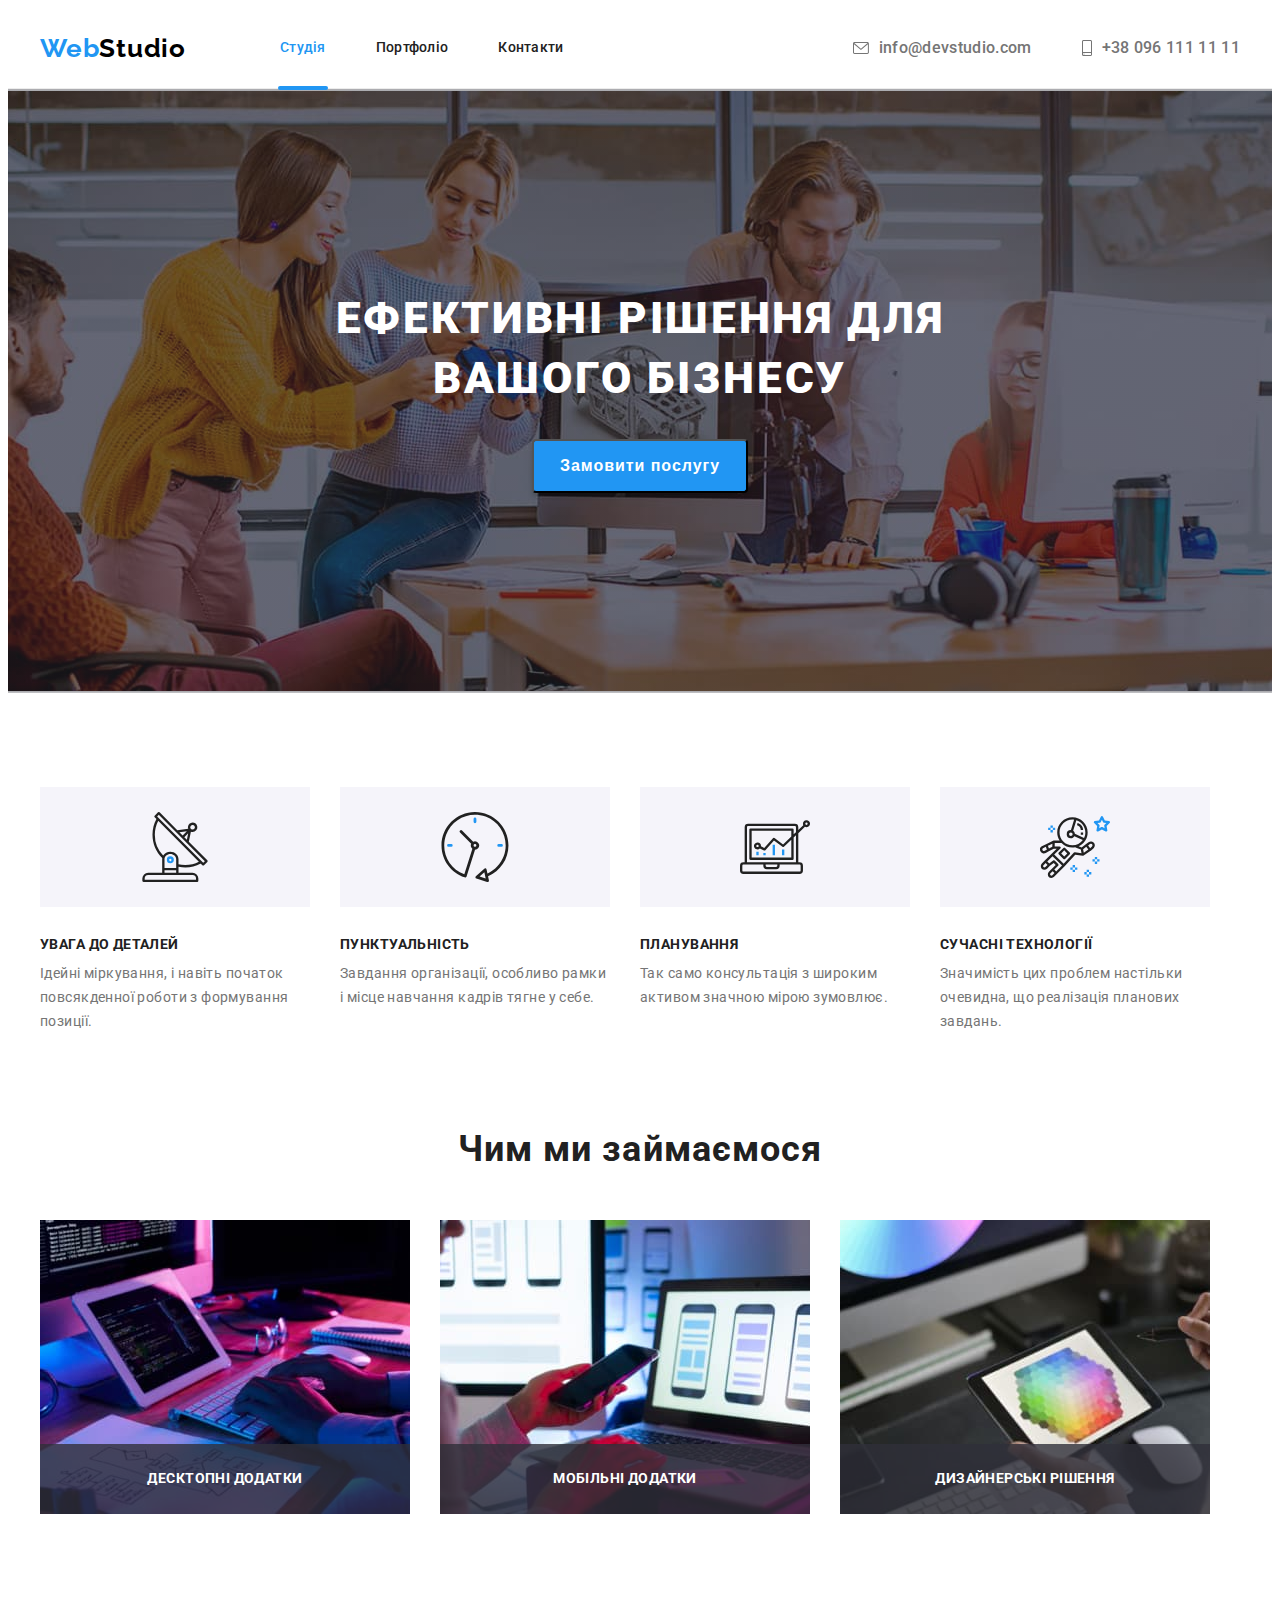
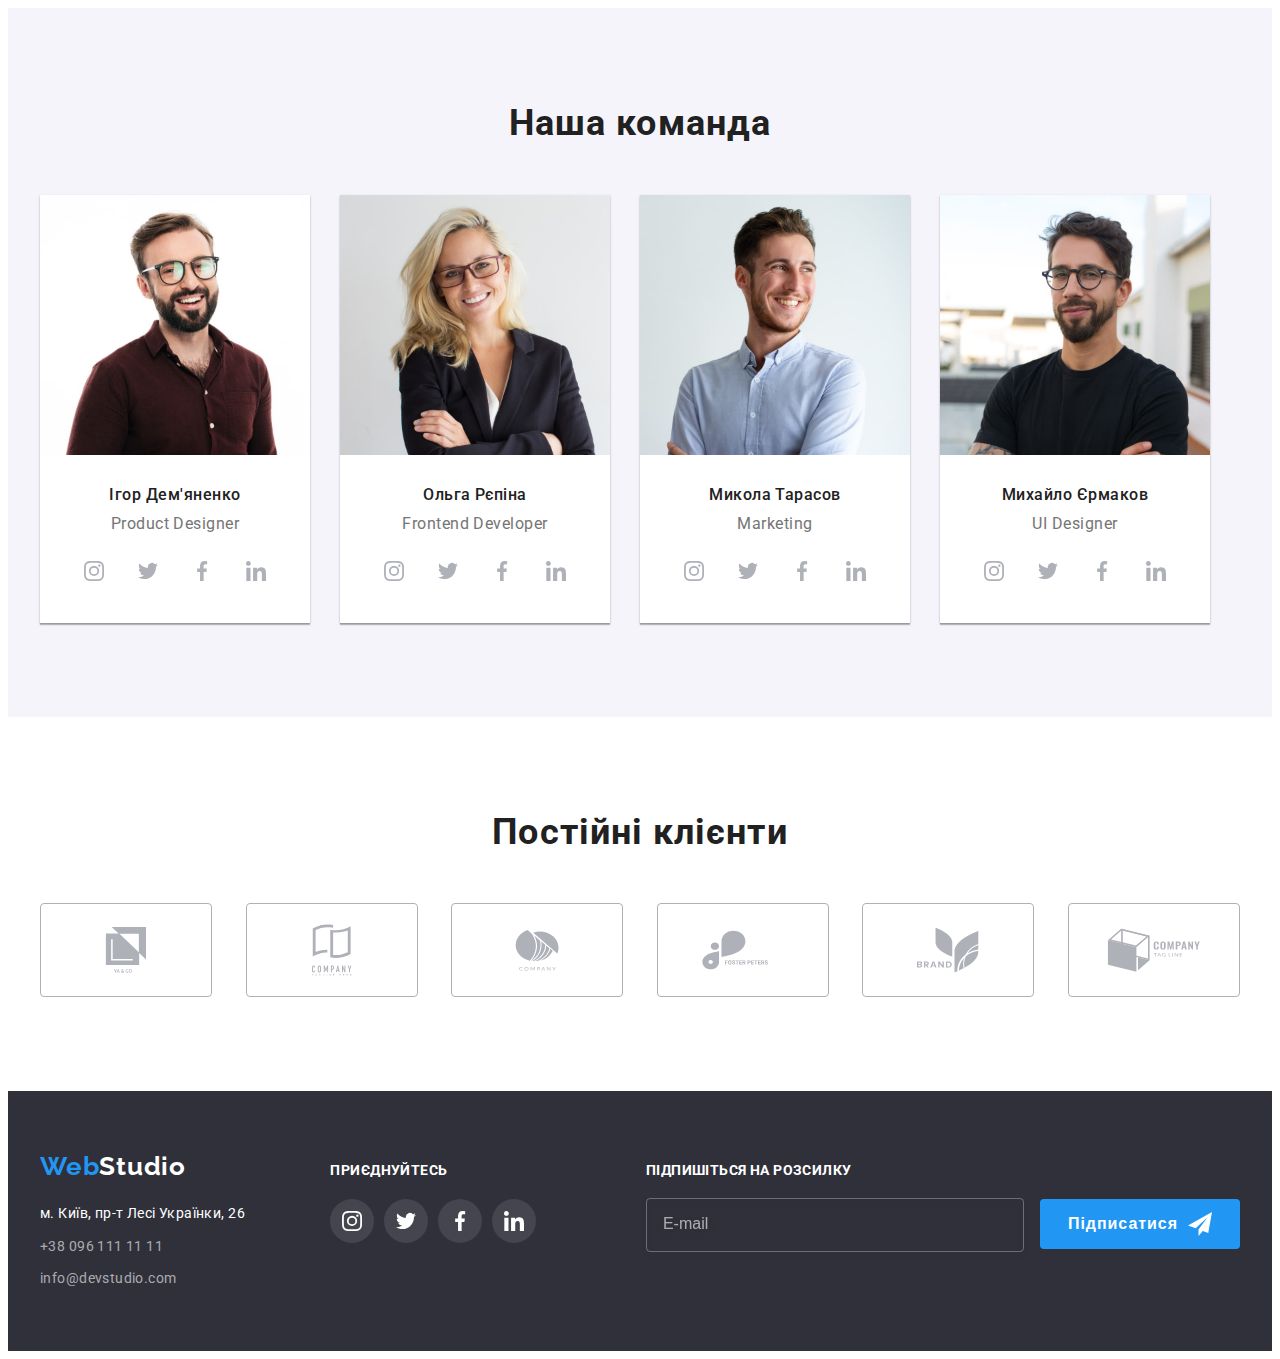
==== index.html @ f2c45bf3 "перетворює за sass технологією" ====
<!DOCTYPE html>
<html lang="uk">
  <head>
    <meta charset="UTF-8" />
    <meta http-equiv="X-UA-Compatible" content="IE=edge" />
    <meta name="viewport" content="width=device-width, initial-scale=1.0" />

    <link rel="preconnect" href="https://fonts.googleapis.com" />
    <link rel="preconnect" href="https://fonts.gstatic.com" crossorigin />
    <link
      href="https://fonts.googleapis.com/css2?family=Raleway:wght@700&family=Roboto:wght@400;500;700;900&display=swap"
      rel="stylesheet"
    />
    <link
      rel="stylesheet"
      href="https://cdnjs.cloudflare.com/ajax/libs/modern-normalize/1.1.0/modern-normalize.min.css"
      integrity="sha512-wpPYUAdjBVSE4KJnH1VR1HeZfpl1ub8YT/NKx4PuQ5NmX2tKuGu6U/JRp5y+Y8XG2tV+wKQpNHVUX03MfMFn9Q=="
      crossorigin="anonymous"
      referrerpolicy="no-referrer"
    />
    <link rel="stylesheet" href="./css/styles.css" />
    <link rel="stylesheet" href="./css/main.min.css" />

    <title>webstudio</title>
  </head>
  <body>
    <!-- header-->

    <header class="header">
      <div class="conteiner header-conteiner">
        <nav class="header-nav">
          <a class="link logo" href="./index.html"
            ><span class="logo-web">Web</span>Studio
          </a>
          <ul class="header-link list">
            <li class="header-list">
              <a class="header-link-items current link" href="./index.html"
                >Студія
              </a>
            </li>
            <li class="header-list">
              <a class="header-link-items link" href="./portfolio_.html"
                >Портфоліо
              </a>
            </li>
            <li class="header-list">
              <a class="header-link-items link" href="">Контакти</a>
            </li>
          </ul>
        </nav>
        <ul class="header-contact link list">
          <li class="header-contact-list">
            <a
              class="header-contact-link link"
              href="mailto:info@devstudio.com"
            >
              <svg class="icon-email" width="16" height="12">
                <use
                  href="./images/spraite_optimaze.svg#icon-envelope-hover"
                ></use>
              </svg>
              info@devstudio.com</a
            >
          </li>
          <li class="header-contact-list">
            <a class="header-contact-link link" href="tel:+380961111111">
              <svg class="icon-tel" width="10" height="16">
                <use href="./images/spraite_optimaze.svg#icon-smartphone"></use>
              </svg>

              +38 096 111 11 11
            </a>
          </li>
        </ul>
      </div>
    </header>
    <main>
      <!--     Heroi-->
      <section class="heroi">
        <div class="conteiner heroi-conteiner">
          <h1 class="heroi-header">Ефективні рішення для вашого бізнесу</h1>
          <button class="heroi-button button" type="button" data-modal-open>Замовити послугу</button>
        </div>
      </section>

      <!--benefits-->

      <section class="benefits section">
        <div class="conteiner benefits-conteiner">
          <h2 class="benefits-header visualy__hidden">Переваги</h2>
          <ul class="benefits-list list">
            <li class="benefits-items">
              <div class="icon-box-benefits">
                <svg class="icon-benefits" width="44px" height="44px">
                  <use
                    href="./images/spraite_optimaze.svg#icon-antenna-1"
                  ></use>
                </svg>
              </div>

              <h3 class="benefits-items-heder">УВАГА ДО ДЕТАЛЕЙ</h3>
              <p class="benefits-items-text">
                Ідейні міркування, і навіть початок повсякденної роботи з
                формування позиції.
              </p>
            </li>
            <li class="benefits-items">
              <div class="icon-box-benefits">
                <svg class="icon-benefits">
                  <use href="./images/spraite_optimaze.svg#icon-clock-1"></use>
                </svg>
              </div>
              <h3 class="benefits-items-heder">ПУНКТУАЛЬНІСТЬ</h3>
              <p class="benefits-items-text">
                Завдання організації, особливо рамки і місце навчання кадрів
                тягне у себе.
              </p>
            </li>
            <li class="benefits-items">
              <div class="icon-box-benefits">
                <svg class="icon-benefits">
                  <use
                    href="./images/spraite_optimaze.svg#icon-diagram-1"
                  ></use>
                </svg>
              </div>
              <h3 class="benefits-items-heder">ПЛАНУВАННЯ</h3>
              <p class="benefits-items-text">
                Так само консультація з широким активом значною мірою зумовлює.
              </p>
            </li>
            <li class="benefits-items">
              <div class="icon-box-benefits">
                <svg class="icon-benefits">
                  <use
                    href="./images/spraite_optimaze.svg#icon-astronaut-1"
                  ></use>
                </svg>
              </div>
              <h3 class="benefits-items-heder">СУЧАСНІ ТЕХНОЛОГІЇ</h3>
              <p class="benefits-items-text">
                Значимість цих проблем настільки очевидна, що реалізація
                планових завдань.
              </p>
            </li>
          </ul>
        </div>
      </section>

      <!--Our Activity-->

      <section class="activity section">
        <div class="conteiner activity-conteiner">
          <h2 class="activityd-header">Чим ми займаємося</h2>
          <ul class="activity-list list">
            <li class="activity-items">
              <img
                class="activity-img"
                src="./images/saiteimg.jpg"
                alt="Розробка сайтів"
                width="370"
              />
              <div class="activity-description">
                <h3 class="activity-description-text">Десктопні додатки</h3>
              </div>
            </li>
            <li class="activity-items">
              <img
                class="activity-img"
                src="./images/Mobailimg.jpg"
                alt="Розробка мобільних додатків"
                width="370"
              />
              <div class="activity-description">
                <h3 class="activity-description-text">Мобільні додатки</h3>
              </div>
            </li>
            <li class="activity-items">
              <img
                class="activity-img"
                src="./images/disainimg.jpg"
                alt="Дизайн сатів"
                width="370"
              />
              <div class="activity-description">
                <h3 class="activity-description-text">Дизайнерські рішення</h3>
              </div>
            </li>
          </ul>
        </div>
      </section>
      <!------------------team-->
      <section class="team-section">
        <div class="conteiner team-conteiner">
          <h2 class="team-header">Наша команда</h2>

          <ul class="team-list list">
            <li class="team-items">
              <img
                class="team-img"
                src="./images/demynenko.jpg"
                alt="photodemynenko"
                width="270"
              />

              <div class="team-items-text">
                <h3 class="team-card">Ігор Дем'яненко</h3>
                <p class="team-card-text" lang="en">Product Designer</p>
                <ul class="icon-box-social list">
                  <!--instagram-->

                  <li class="icon-element-social">
                    <a href="" class="link-social">
                      <svg class="icon-social" width="20" height="20">
                        <use
                          href="./images/spraite_optimaze.svg#icon-instagram-2"
                        ></use>
                      </svg>
                    </a>
                  </li>
                  <!--twitter-->
                  <li class="icon-element-social">
                    <a href="" class="link-social">
                      <svg class="icon-social" width="20" height="20">
                        <use
                          href="./images/spraite_optimaze.svg#icon-twitter-1"
                        ></use>
                      </svg>
                    </a>
                  </li>
                  <!--facebook-->
                  <li class="icon-element-social">
                    <a href="" class="link-social">
                      <svg class="icon-social" width="20" height="20">
                        <use
                          href="./images/spraite_optimaze.svg#icon-facebook-1"
                        ></use>
                      </svg>
                    </a>
                  </li>
                  <!--linkedin-->
                  <li class="icon-element-social">
                    <a href="" class="link-social">
                      <svg class="icon-social" width="20" height="20">
                        <use
                          href="./images/spraite_optimaze.svg#icon-linkedin-1"
                        ></use>
                      </svg>
                    </a>
                  </li>
                </ul>
              </div>
            </li>
            <li class="team-items">
              <img
                class="team-img"
                src="./images/repina.jpg"
                alt="photorepina"
                width="270"
              />
              <div class="team-items-text">
                <h3 class="team-card">Ольга Рєпіна</h3>
                <p class="team-card-text" lang="en">Frontend Developer</p>
                <ul class="icon-box-social list">
                  <!--instagram-->

                  <li class="icon-element-social">
                    <a href="" class="link-social">
                      <svg class="icon-social" width="20" height="20">
                        <use
                          href="./images/spraite_optimaze.svg#icon-instagram-2"
                        ></use>
                      </svg>
                    </a>
                  </li>
                  <!--twitter-->
                  <li class="icon-element-social">
                    <a href="" class="link-social">
                      <svg class="icon-social" width="20" height="20">
                        <use
                          href="./images/spraite_optimaze.svg#icon-twitter-1"
                        ></use>
                      </svg>
                    </a>
                  </li>
                  <!--facebook-->
                  <li class="icon-element-social">
                    <a href="" class="link-social">
                      <svg class="icon-social" width="20" height="20">
                        <use
                          href="./images/spraite_optimaze.svg#icon-facebook-1"
                        ></use>
                      </svg>
                    </a>
                  </li>
                  <!--linkedin-->
                  <li class="icon-element-social">
                    <a href="" class="link-social">
                      <svg class="icon-social" width="20" height="20">
                        <use
                          href="./images/spraite_optimaze.svg#icon-linkedin-1"
                        ></use>
                      </svg>
                    </a>
                  </li>
                </ul>
              </div>
            </li>
            <li class="team-items">
              <img
                class="team-img"
                src="./images/tarasov.jpg"
                alt="phototarasov"
                width="270"
              />
              <div class="team-items-text">
                <h3 class="team-card">Микола Тарасов</h3>
                <p class="team-card-text" lang="en">Marketing</p>
                <ul class="icon-box-social list">
                  <!--instagram-->

                  <li class="icon-element-social">
                    <a href="" class="link-social">
                      <svg class="icon-social" width="20" height="20">
                        <use
                          href="./images/spraite_optimaze.svg#icon-instagram-2"
                        ></use>
                      </svg>
                    </a>
                  </li>
                  <!--twitter-->
                  <li class="icon-element-social">
                    <a href="" class="link-social">
                      <svg class="icon-social" width="20" height="20">
                        <use
                          href="./images/spraite_optimaze.svg#icon-twitter-1"
                        ></use>
                      </svg>
                    </a>
                  </li>
                  <!--facebook-->
                  <li class="icon-element-social">
                    <a href="" class="link-social">
                      <svg class="icon-social" width="20" height="20">
                        <use
                          href="./images/spraite_optimaze.svg#icon-facebook-1"
                        ></use>
                      </svg>
                    </a>
                  </li>
                  <!--linkedin-->
                  <li class="icon-element-social">
                    <a href="" class="link-social">
                      <svg class="icon-social" width="20" height="20">
                        <use
                          href="./images/spraite_optimaze.svg#icon-linkedin-1"
                        ></use>
                      </svg>
                    </a>
                  </li>
                </ul>
              </div>
            </li>
            <li class="team-items">
              <img
                class="team-img"
                src="./images/ermakov.jpg"
                alt="photoermakov"
                width="270"
              />
              <div class="team-items-text">
                <h3 class="team-card">Михайло Єрмаков</h3>
                <p class="team-card-text" lang="en">UI Designer</p>
                <ul class="icon-box-social list">
                  <!--instagram-->

                  <li class="icon-element-social">
                    <a href="" class="link-social">
                      <svg class="icon-social" width="20" height="20">
                        <use
                          href="./images/spraite_optimaze.svg#icon-instagram-2"
                        ></use>
                      </svg>
                    </a>
                  </li>
                  <!--twitter-->
                  <li class="icon-element-social">
                    <a href="" class="link-social">
                      <svg class="icon-social" width="20" height="20">
                        <use
                          href="./images/spraite_optimaze.svg#icon-twitter-1"
                        ></use>
                      </svg>
                    </a>
                  </li>
                  <!--facebook-->
                  <li class="icon-element-social">
                    <a href="" class="link-social">
                      <svg class="icon-social" width="20" height="20">
                        <use
                          href="./images/spraite_optimaze.svg#icon-facebook-1"
                        ></use>
                      </svg>
                    </a>
                  </li>
                  <!--linkedin-->
                  <li class="icon-element-social">
                    <a href="" class="link-social">
                      <svg class="icon-social" width="20" height="20">
                        <use
                          href="./images/spraite_optimaze.svg#icon-linkedin-1"
                        ></use>
                      </svg>
                    </a>
                  </li>
                </ul>
              </div>
            </li>
          </ul>
        </div>
      </section>
      <!-- partner company-->
      <section class="partner-company">
        <div class="conteiner">
          <h2 class="header-partner">Постійні клієнти</h2>

          <ul class="partner-logo-box list">
            <li>
              <a href="" class="partner-link link">
                <svg class="partner-logo" width="42" height="46">
                  <use href="./images/spraite_optimaze.svg#icon-group"></use>
                </svg>
              </a>
            </li>
            <li>
              <a href="" class="partner-link link">
                <svg class="partner-logo" width="40" height="52">
                  <use href="./images/spraite_optimaze.svg#icon-group1"></use>
                </svg>
              </a>
            </li>
            <li>
              <a href="" class="partner-link link">
                <svg class="partner-logo" width="44" height="42">
                  <use href="./images/spraite_optimaze.svg#icon-group2"></use>
                </svg>
              </a>
            </li>
            <li>
              <a href="" class="partner-link link">
                <svg class="partner-logo" width="84" height="40">
                  <use href="./images/spraite_optimaze.svg#icon-group3"></use>
                </svg>
              </a>
            </li>
            <li>
              <a href="" class="partner-link link">
                <svg class="partner-logo" width="62" height="46">
                  <use href="./images/spraite_optimaze.svg#icon-group4"></use>
                </svg>
              </a>
            </li>
            <li>
              <a href="" class="partner-link link">
                <svg class="partner-logo" width="94" height="44">
                  <use href="./images/spraite_optimaze.svg#icon-group5"></use>
                </svg>
              </a>
            </li>
          </ul>
        </div>
      </section>
    </main>
    <!--footer-->
    <footer class="footer">
      <div class="conteiner footer-conteiner">
        <div class="box-logo-adrres">
          <a class="link logo-footer " href="./index.html"
            ><span class="logo-web">Web</span>Studio
          </a>
          <address class="footer-adress">
            <ul class="footer-contact link list">
              <li class="footer-list">
                <a
                  class="footer-adress-geoposition link text"
                  target="_blank"
                  rel="noopener noreferrer"
                  href="https://www.google.com.ua/maps/place/%D0%B1%D1%83%D0%BB.+%D0%9B%D0%B5%D1%81%D0%B8+%D0%A3%D0%BA%D1%80%D0%B0%D0%B8%D0%BD%D0%BA%D0%B8,+26,+%D0%9A%D0%B8%D0%B5%D0%B2,+02000"
                >
                  м. Київ, пр-т Лесі Українки, 26
                </a>
              </li>
              <li class="footer-list">
                <a class="foter-link link text" href="tel:+380961111111"
                  >+38 096 111 11 11
                </a>
              </li>
              <li class="footer-list">
                <a class="foter-link link text" href="mailto:info@devstudio.com"
                  >info@devstudio.com</a
                >
              </li>
            </ul>
          </address>
        </div>
        <div class="footer-join">
          <b class="discraption-footer-join text"> приєднуйтесь </b>

          <ul class="icon-box-social list">
            <!--instagram-->
            <li>
              <a href="" class="link-social-footer">
                <svg class="icon-social-footer" width="20" height="20">
                  <use
                    href="./images/spraite_optimaze.svg#icon-instagram-2"
                  ></use>
                </svg>
              </a>
            </li>
            <!--twitter-->
            <li>
              <a href="" class="link-social-footer">
                <svg class="icon-social-footer" width="20" height="20">
                  <use
                    href="./images/spraite_optimaze.svg#icon-twitter-1"
                  ></use>
                </svg>
              </a>
            </li>
            <!--facebook-->
            <li>
              <a href="" class="link-social-footer">
                <svg class="icon-social-footer" width="20" height="20">
                  <use
                    href="./images/spraite_optimaze.svg#icon-facebook-1"
                  ></use>
                </svg>
              </a>
            </li>
            <!--linkedin-->
            <li>
              <a href="" class="link-social-footer">
                <svg class="icon-social-footer" width="20" height="20">
                  <use
                    href="./images/spraite_optimaze.svg#icon-linkedin-1"
                  ></use>
                </svg>
              </a>
            </li>
          </ul>
        </div>
        <!--Fotter_form-->
        <form class="footer-form">
          <p class="footer-form-title">
            Підпишіться на розсилку
          </p>
          <div >
          <input class="footer-form-field" type="email" name="user-email" required placeholder="E-mail">
        <button class="footer-form-btn button" type="submit">Підписатися<svg class="footer-form-icon-send" width="24px" height="24px">
          <use href="./images/spraite_optimaze.svg#icon-icon-send1"></use>
        </svg>
        </button>
        </div>
        </form>
      </div>
    </footer>

    <!--Modal-->
    <div class="backdrop is-hidden " data-modal>
      <div class="modal">
        <button type="button" class="modal-close-btn" data-modal-close >
          <svg class="icon-modal-close" width="18px" height="18px">
            <use href="./images/spraite_optimaze.svg#icon-close"></use>
          </svg>
        </button>
<!--Modal Form-->
        <form class="form-modal">
          <p class="modal-title">
            Залиште свої дані, ми вам передзвонимо
          </p>
          <label class="label-contact" >
                Ім'я
            <span class="modal-field-box">
              <input type="text" class="contact-field" name="user-name" >
              <svg class="modal-icon" height="18px">
                <use href="./images/spraite_optimaze.svg#icon-Vector-modal-user">   </use>
              </svg>
            </span>
          </label>
          <label class="label-contact">
              Телефон
          <span class="modal-field-box">
            <input type="tel" class="contact-field" name="user-phone" >
            <svg class="modal-icon"  height="18px">
              <use href="./images/spraite_optimaze.svg#icon-Vector-modal-telefon">   </use>
            </svg>
          </span>
          </label>
          <label class="label-contact">
            Пошта
            <span class="modal-field-box">
             <input type="email" class="contact-field" name="user-email" >
                  <svg class="modal-icon"  height="18px">
                <use href="./images/spraite_optimaze.svg#icon-Vector-mail">   </use>
              </svg>
            </span>
          </label>

                <label class="label-contact-coment">
                  Коментар
          <textarea name="comment" class="modal-coment" placeholder="Введіть текст" ></textarea>
          </label>

          <div class="modal-checkbox-consent">
            <input type="checkbox" class="modal-consent visualy__hidden" name="user-consent" id="id-cosent" required >
            <label class="modal-consent-text" for="id-cosent">Погоджуюся з розсилкою та приймаю &nbsp; </label> 
            <a class="modal-link link" href="">Умови договору</a>
          </div>
            <button type="submit" class="modal-button-klick button">Відправити</button>
        </form>
          </div>
    </div>
    <script src="./js/modal.js">
    </script>
  </body>
</html>
---- css/styles.css ----
/*---------------header----------------*/


/*---------------heroi-----------------*/


/*-----------benefits-------------*/


/*----------------------activity-----------------*/



/*------------------------------team --------------*/


/*--------------- partner company*/



/*------------footer-----*/

    /*fotter-form*/
    .footer-form{
        margin-left: 94px;
        
    }
    .footer-form-title{
        margin-bottom: 20px;

        font-weight: 700;
            font-size: 14px;
            line-height: 16px;
            letter-spacing: 0.03em;
            text-transform: uppercase;
        
            color: var(--light-maine-color);
    }
    .footer-form-field{
        width: 358px;
        height: 50px;
        background-color: inherit;
        padding-left: 16px;

        border: 1px solid rgba(255, 255, 255, 0.3);
            filter: drop-shadow(0px 4px 4px rgba(0, 0, 0, 0.15));
            border-radius: 4px;
            color: var(--light-maine-color);
            transition:border-color 250ms cubic-bezier(0.4, 0, 0.2, 1);
    }
        .footer-form-field:hover{
            cursor: pointer;
        }
        .footer-form-field:focus{
            border-color: var(--blue-maine-color);
        }

        .footer-form-field::placeholder{
            font-size: 16px;
                line-height: 20px;
                color: rgba(255, 255, 255, 0.6);
               
        }
        .footer-form-btn{
            position: relative;
                display: inline-block;
                min-width: 200px;
                margin-left: 12px;
               
                padding: 10px 62px 10px 28px;

                
                
               
                
               
                border: none;
                
        }
        .footer-form-btn:hover,
        .footer-form-btn:focus{
            cursor: pointer;
            background-color: #188CE8;
        }
            .footer-form-icon-send{
                position: absolute;
                top: 50%;
                right: 28px;
                transform: translateY(-50%);
            }
    /*--------modal-----*/

 .backdrop {
     position: fixed;
     top: 0;
     left: 0;
     width: 100vw;
     height: 100vh;

     opacity: 1;

     transition: opacity 250ms cubic-bezier(0.4, 0, 0.2, 1),
         visibility 250ms cubic-bezier(0.4, 0, 0.2, 1);

     background-color: rgba(0, 0, 0, 0.2);
 }

 .backdrop.is-hidden {
     opacity: 0;
     visibility: hidden;
     pointer-events: none;
 }

 .backdrop.is-hidden .modal {
     transform: translate(-50%, -50%) scale(1.2);
     opacity: 0;
 }

 .modal {
     position: absolute;
     left: 50%;
     top: 50%;


     width: 528px;
     padding: 40px;
     height: 581px;
    
     background-color: var(--light-maine-color);
     opacity: 1;
     transform: translate(-50%, -50%);
     transition: transform 250ms cubic-bezier(0.4, 0, 0.2, 1),
         opacity 250ms cubic-bezier(0.4, 0, 0.2, 1);
 }


 .modal-close-btn {
     position: absolute;
     top: 8px;
     right: 8px;
     width: 30px;
     height: 30px;

     display: flex;
     justify-content: center;
     align-items: center;

     padding: 0px;
     border-radius: 50%;
     border: 1px solid rgba(0, 0, 0, 0.1);
     background-color: var(--light-maine-color);
     cursor: pointer;
     color: var(--black-maine-color);
    transition: color 250ms cubic-bezier(0.4, 0, 0.2, 1)

 }

 .icon-modal-close{
    fill: currentColor;
 }
 .modal-close-btn:hover ,
.modal-close-btn:focus{
    color: var(--blue-maine-color);

}
/*-------форма------*/

.form-modal{

}
.modal-title{
margin-bottom: 12px;

text-align: center;
font-weight: 700;
font-size: 20px;
line-height: 1.15;
text-align: center;
letter-spacing: 0.03em;
color: #212121;

}
.label-contact{
display: block;
margin-bottom: 10px;

font-size: 12px;
line-height: 1.17;
letter-spacing: 0.01em;
color: var(--gray-maine-color);

}

.modal-field-box{
    display: block;
    position: relative;
    margin-top: 4px;
}
.contact-field{
display: block;
width: 100%;
height: 40px;
outline: none;

padding-left: 35px;
border: 1px solid rgba(33, 33, 33, 0.2);
border-radius: 4px;
transition: border 250ms cubic-bezier(0.4, 0, 0.2, 1);

}
.contact-field:hover{
    cursor: pointer;
}

.contact-field:focus{
    border:1px solid var(--blue-maine-color);
    

}
.label-contact-coment{
display: block;
    margin-bottom: 20px;

    font-size: 12px;
    line-height: 1.17;
    letter-spacing: 0.01em;
    color: var(--gray-maine-color);
}
.modal-icon{
    position: absolute;
    top: 50%;
    left: 12px;
    transform: translateY(-50%);

    width: 18px;
    transition:fill 250ms cubic-bezier(0.4, 0, 0.2, 1);
}
.contact-field:focus+.modal-icon{
    fill: var(--blue-maine-color);
}

.modal-coment{
margin-top: 4px;
display: block;
padding: 12px 16px;
width: 100%;
height: 120px;
resize: none;

outline: none;
border: 1px solid rgba(33, 33, 33, 0.2);
border-radius: 4px;
transition:border 250ms cubic-bezier(0.4, 0, 0.2, 1);
}
.modal-coment:hover{
    cursor: pointer;
}
.modal-coment:focus{
border: 1px solid var(--blue-maine-color);
    

}
.modal-coment::placeholder{
font-size: 12px;
line-height: 14px;
letter-spacing: 0.01em;
 color: rgba(117, 117, 117, 0.5);
}
.modal-checkbox-consent{
    display: flex;
    align-items: center;
    margin-bottom: 30px;


}

.modal-consent:checked+.modal-consent-text::before{
    background-image:url(../images/icon\ check-blue\(1\).svg);
   
   background-position: center;
   }
   .modal-consent:focus+.modal-consent-text::before {
       border-color: #2196F3;
   }
   
 .modal-coment:focus .modal-consent-text::before{
border-color: var(--blue-maine-color);
 }
.modal-consent-text{
    display: flex;
    align-items: center;
    
    }
.modal-consent-text:hover{
    cursor: pointer;
}

.modal-consent-text::before{
    content:"";
    display: inline-block;
    margin-right: 7px;
    
        width: 16px;
        height: 15px;
        border: 1px solid var(--black-maine-color);

        font-size: 14px;
            line-height: 1.17;
            letter-spacing: 0.03em;
transition:background-image 250ms cubic-bezier(0.4, 0, 0.2, 1),
        border-color 250ms cubic-bezier(0.4, 0, 0.2, 1);
}


    
.modal-link{
    color: var(--blue-maine-color);
    text-decoration: underline;
}

.modal-button-klick{
    display: block;
min-width: 200px;
height: 50px;
margin-left: auto;
margin-right: auto;
padding: 10px;
border: none;
}
.modal-button-klick:hover{
    cursor: pointer;
    background-color: #188CE8;
}




 
/*----portfolio--------------------------*/

.potrfolio-main{
padding-top: 94px;
    padding-bottom: 94px;
}
.potrfolio-nav-list{
    display: flex;
    justify-content: center;
    margin-bottom: 50px;
}
.potrfolio-nav-list-btn:not(:last-child){
    margin-right: 8px;
}

.potrfolio-nav-button{
padding: 6px 22px;

 background-color: #F5F4FA;
font-weight: 500;
font-size: 16px;
line-height: 1.63;
letter-spacing: 0.03em;
color:var(--black-maine-color) ;
cursor: pointer;
border: none;



transition: background-color 250ms cubic-bezier(0.4, 0, 0.2, 1),
    color 250ms cubic-bezier(0.4, 0, 0.2, 1),
    box-shadow 250ms cubic-bezier(0.4, 0, 0.2, 1);


}

.potrfolio-nav-button:hover,
.potrfolio-nav-button:focus{
    background-color:var(--blue-maine-color);
    color:var(--light-maine-color);
    box-shadow: 0px 3px 1px rgba(0, 0, 0, 0.1), 0px 1px 2px rgba(0, 0, 0, 0.08), 0px 2px 2px rgba(0, 0, 0, 0.12);

}

.potrfolio-items-list{
    display: flex;
    flex-wrap: wrap;
    margin-left: -30px;
    margin-top: -30px;
       
    border-color: #EEEEEE;
    border-bottom: 1px;
}

.potrfolio-items {
    margin-left: 30px;
    margin-top: 30px;
}
.potrfolio-link-cards{
    
    display: block;
transition:box-shadow 250ms cubic-bezier(0.4, 0, 0.2, 1) ;
       
}
.potrfolio-link-cards:hover,
.potrfolio-link-cards:focus{
    box-shadow: 0px 1px 1px rgba(0, 0, 0, 0.12), 0px 4px 4px rgba(0, 0, 0, 0.06), 1px 4px 6px rgba(0, 0, 0, 0.16);
}
.portfolio-img-box{
    width: 370px;
 
position: relative;
overflow: hidden;

}
.overley{
display: flex;
justify-content: center;
align-items: center;

    position: absolute;
    bottom: -100%;
    left: 0;
    width: 100%;
    height: 100%;
    

background-color: rgba(33, 150, 243, 0.9);;

    opacity: 0;
    visibility: hidden;
    pointer-events: none;

transition: transform 250ms cubic-bezier(0.4, 0, 0.2, 1),
opacity 250ms cubic-bezier(0.4, 0, 0.2, 1),
visibility 250ms cubic-bezier(0.4, 0, 0.2, 1),
pointer-events 250ms cubic-bezier(0.4, 0, 0.2, 1);
}

.overley-text{
   
padding: 64px 24px;
    font-weight: 400;
    font-size: 18px;
    line-height: 1.56;
    letter-spacing: 0.03em;
    color: var(--light-maine-color);
    
}

.potrfolio-link-cards:hover .overley,
.potrfolio-link-cards:focus .overley{
    transform: translateY(-100%);
    opacity: 1;
    visibility: visible;
    pointer-events: all;

}


.potrfolio-items-header{
    margin-bottom: 4px;
    

  font-weight: 700;
font-size: 18px;
line-height: 2;
letter-spacing: 0.06em;
color:var(--black-maine-color) ;
}


.potrfolio-items-text{
  font-weight: 400;
font-size: 16px;
line-height: 1.87;
letter-spacing: 0.03em;
color: var(--gray-maine-color);
}
.portfolio-list-text{
   margin-top: 20px;
    padding: 20px 24px;
    border-right: 1px solid #EEEEEE;
    border-bottom: 1px solid #EEEEEE;
    border-left: 1px solid #EEEEEE;
    
}
---- css/main.min.css ----
:root{--dark-background-maine:#2F303A;--blue-maine-color: #2196F3;--gray-maine-color: #757575;--black-maine-color: #212121;--praimary-fontfamily:"Roboto", sans-serif;--secondery-fontfamily:"Raleway", sans-serif;--light-maine-color:#FFFFFF;--icon-backgraund:#F5F4FA;--gray-partner-color:#AFB1B8}.visualy__hidden{position:absolute;width:1px;height:1px;margin:-1px;border:0;padding:0;white-space:nowrap;clip-path:inset(100%);clip:rect(0 0 0 0);overflow:hidden}body{font-family:var(--praimary-fontfamily);color:var(--black-maine-color)}h1,h2,h3,h4,p{margin-top:0;margin-bottom:0}ul,ol{margin-top:0;margin-bottom:0;padding-left:0}img{display:block}.link{text-decoration:none}.list{list-style:none}.text{font-style:normal}.section{padding:94px 0}.conteiner{margin:0 auto;width:1200px;padding-left:15px;padding-right:15px}.button{border-radius:4px;background-color:var(--blue-maine-color);font-weight:700;font-size:16px;line-height:1.87;letter-spacing:.06em;color:var(--light-maine-color);transition:background-color 250ms cubic-bezier(0.4, 0, 0.2, 1)}.logo-web{font-family:var(--secondery-fontfamily);font-weight:700;font-size:26px;line-height:1.19;letter-spacing:.03em;color:var(--blue-maine-color)}.logo{display:block;margin-right:94px;font-family:var(--secondery-fontfamily);font-weight:700;font-size:26px;line-height:1.19;letter-spacing:.03em;color:#000}.header{border-bottom:1px solid #ececec}.header-conteiner{display:flex}.current::after{content:"";position:absolute;bottom:-2px;left:-4%;display:inline-block;width:108%;height:4px;background-color:var(--blue-maine-color);border-radius:2px}.header-link-items:hover,.header-link-items:focus{color:var(--blue-maine-color)}.header-nav{display:flex;align-items:center}.header-list .header-link-items.current{color:var(--blue-maine-color)}.header-link{display:inline-flex}.header-list:not(:last-child){margin-right:50px}.header-link-items{position:relative;display:flex;padding:32px 0;font-weight:500;font-size:14px;line-height:1.14;letter-spacing:.02em;color:var(--black-maine-color);transition:color 250ms cubic-bezier(0.4, 0, 0.2, 1)}.header-contact{display:flex;align-items:center;margin-left:auto}.header-contact-list:not(:last-child){margin-right:50px}.header-contact-list{display:flex;align-items:center}.header-contact-link{display:flex;justify-content:center;align-items:center;transition:color 250ms cubic-bezier(0.4, 0, 0.2, 1);font-weight:500;line-height:1.14;letter-spacing:.02em;color:var(--gray-maine-color)}.header-contact-link:hover,.header-contact-link:focus{color:var(--blue-maine-color)}.header-contact-list svg{margin-right:10px;fill:currentColor}.heroi{background-image:linear-gradient(rgba(47, 48, 58, 0.4), rgba(47, 48, 58, 0.4)),url(../images/heroiImg\ .jpg);background-repeat:no-repeat;background-size:1600px;background-position:center;padding-top:200px;padding-bottom:200px}.heroi-conteiner{text-align:center}.heroi-header{margin-bottom:30px;width:696px;margin-left:auto;margin-right:auto;font-weight:900;font-size:44px;line-height:1.36;letter-spacing:.06em;text-transform:uppercase;color:var(--light-maine-color)}.heroi-button{min-width:216px;padding:10px;box-shadow:0 4px 4px rgba(0,0,0,.15)}.heroi-button:hover,.heroi-button:focus{background-color:#188ce8;cursor:pointer}.benefits{padding-bottom:0}.benefits-header{color:rgba(0,0,0,0)}.benefits-list{display:flex;margin-left:-30px}.benefits-items{margin-left:30px;flex-basis:270px}.icon-box-benefits{display:flex;justify-content:center;align-items:center;height:120px;background-color:var(--icon-backgraund);margin-bottom:30px}.icon-benefits{width:70px;height:70px}.benefits-items-heder{margin-bottom:10px;font-weight:700;font-size:14px;line-height:1.14;letter-spacing:.03em;text-transform:uppercase;color:var(--black-maine-color)}.benefits-items-text{font-weight:400;font-size:14px;line-height:1.71;letter-spacing:.03em;color:var(--gray-maine-color)}.activityd-header{margin-bottom:50px;text-align:center;font-weight:700;font-size:36px;line-height:1.17;letter-spacing:.03em;color:var(--black-maine-color)}.activity-list{display:flex;margin-left:-30px}.activity-items{position:relative;margin-left:30px}.activity-description{display:flex;justify-content:center;align-items:center;position:absolute;bottom:0;z-index:2;height:70px;width:100%;background-color:rgba(47,48,58,.8)}.activity-description-text{font-weight:700;font-size:14px;line-height:1.14;text-align:center;letter-spacing:.03em;text-transform:uppercase;color:var(--light-maine-color)}.team-section{padding:94px 0;background-color:#f5f4fa}.team-list{display:flex;margin-left:-30px}.team-items{width:270px;margin-left:30px;box-shadow:0px 1px 3px rgba(0,0,0,.12),0px 1px 1px rgba(0,0,0,.14),0px 2px 1px rgba(0,0,0,.2);background-color:var(--light-maine-color)}.team-header{margin-bottom:50px;text-align:center;font-weight:700;font-size:36px;line-height:1.17;letter-spacing:.03em;color:var(--black-maine-color)}.team-items-text{padding-top:30px;padding-bottom:30px;padding-left:32px;padding-right:32px}.team-card{margin-bottom:10px;text-align:center;font-weight:500;font-size:16px;line-height:19px;letter-spacing:.03em;color:var(--black-maine-color)}.team-card-text{margin-bottom:16px;text-align:center;font-weight:400;font-size:16px;line-height:1.19;letter-spacing:.03em;color:var(--gray-maine-color)}.icon-box-social{display:flex;justify-content:space-between}.link-social{display:flex;justify-content:center;align-items:center;width:44px;height:44px;border-radius:50%;color:#afb1b8;background-color:inherit;transition:color 250ms cubic-bezier(0.4, 0, 0.2, 1),background-color 250ms cubic-bezier(0.4, 0, 0.2, 1)}.icon-social{fill:currentColor}.link-social:hover,.link-social:focus{background-color:var(--blue-maine-color);color:var(--light-maine-color)}.partner-company{padding:94px 0}.header-partner{margin-bottom:50px;font-weight:700;font-size:36px;line-height:1.17;text-align:center;letter-spacing:.03em}.partner-logo-box{display:flex;flex-direction:row;justify-content:space-between}.partner-link{width:170px;height:92px;display:flex;justify-content:center;align-items:center;transition:color 250ms cubic-bezier(0.4, 0, 0.2, 1),border-color 250ms cubic-bezier(0.4, 0, 0.2, 1);border-radius:4px;border:1px solid;border-color:var(--gray-partner-color);color:var(--gray-partner-color)}.partner-link:hover,.partner-link:focus{border:1px solid;border-color:var(--blue-maine-color)}.partner-logo{fill:currentColor}.partner-link:hover,.partner-link:focus{color:var(--blue-maine-color)}.footer{padding:60px 0;background-color:var(--dark-background-maine)}.footer-conteiner{display:flex;align-items:baseline;justify-content:space-between}.logo-footer{margin-bottom:20px;color:var(--light-maine-color);display:block;font-family:var(--secondery-fontfamily);font-weight:700;font-size:26px;line-height:1.19;letter-spacing:.03em}.discraption-footer-join{display:block;margin-bottom:20px;font-weight:700;font-size:14px;line-height:1.14;letter-spacing:.03em;text-transform:uppercase;color:#fff}.icon-box-social{display:flex;justify-content:space-between;min-width:206px}.link-social-footer{display:flex;justify-content:center;align-items:center;width:44px;height:44px;transition:background-color 250ms cubic-bezier(0.4, 0, 0.2, 1);border-radius:50%;background-color:rgba(255,255,255,.1);color:var(--light-maine-color)}.link-social-footer:hover,.link-social-footer:focus{background-color:var(--blue-maine-color)}.icon-social-footer{fill:currentColor}.footer-list:not(:last-child){margin-bottom:9px}.foter-link{transition:color 250ms cubic-bezier(0.4, 0, 0.2, 1);font-weight:400;font-size:14px;line-height:1.71;letter-spacing:.03em;color:rgba(255,255,255,.6)}.footer-adress{margin-right:70px}.footer-adress-geoposition{transition:color 250ms cubic-bezier(0.4, 0, 0.2, 1);font-size:14px;line-height:1.71;letter-spacing:.03em;color:var(--light-maine-color)}.footer-adress-geoposition:hover,.footer-adress-geoposition:focus,.foter-link:hover,.foter-link:focus{color:var(--blue-maine-color)}/*# sourceMappingURL=main.min.css.map */
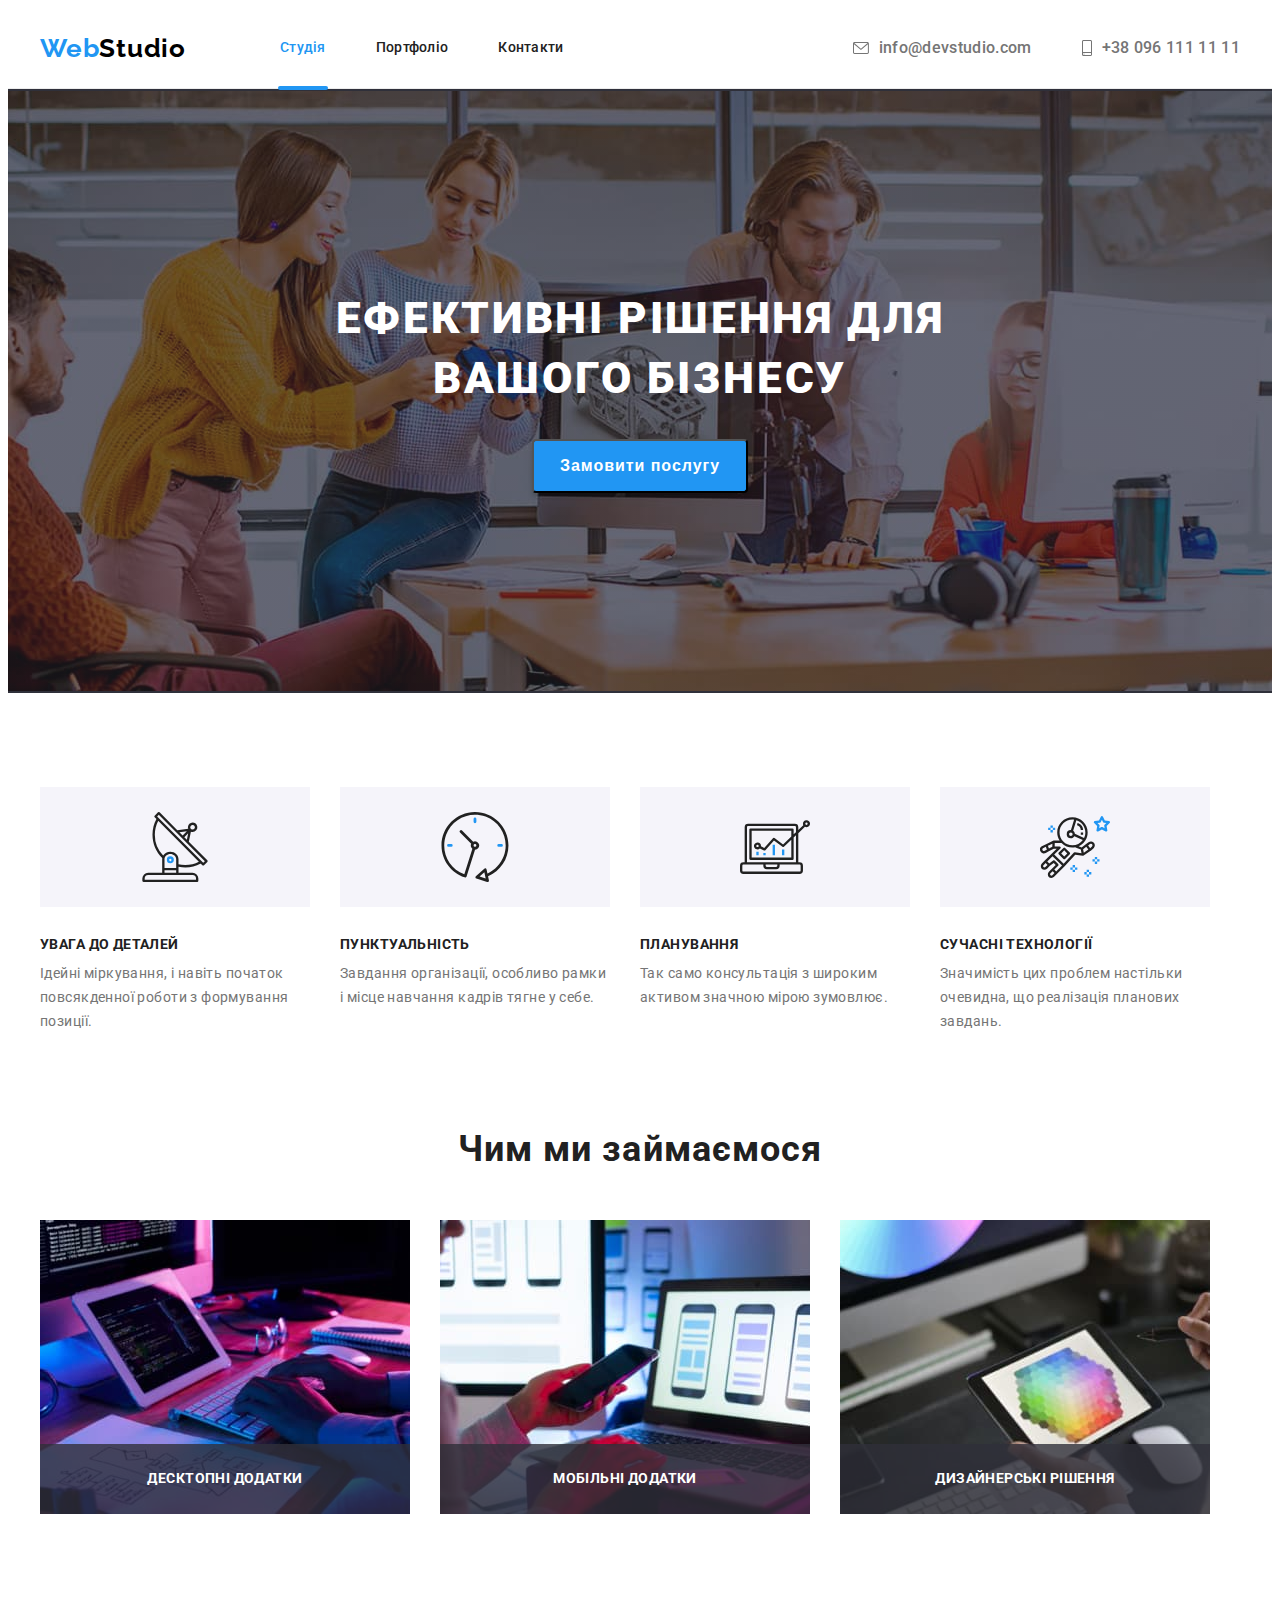
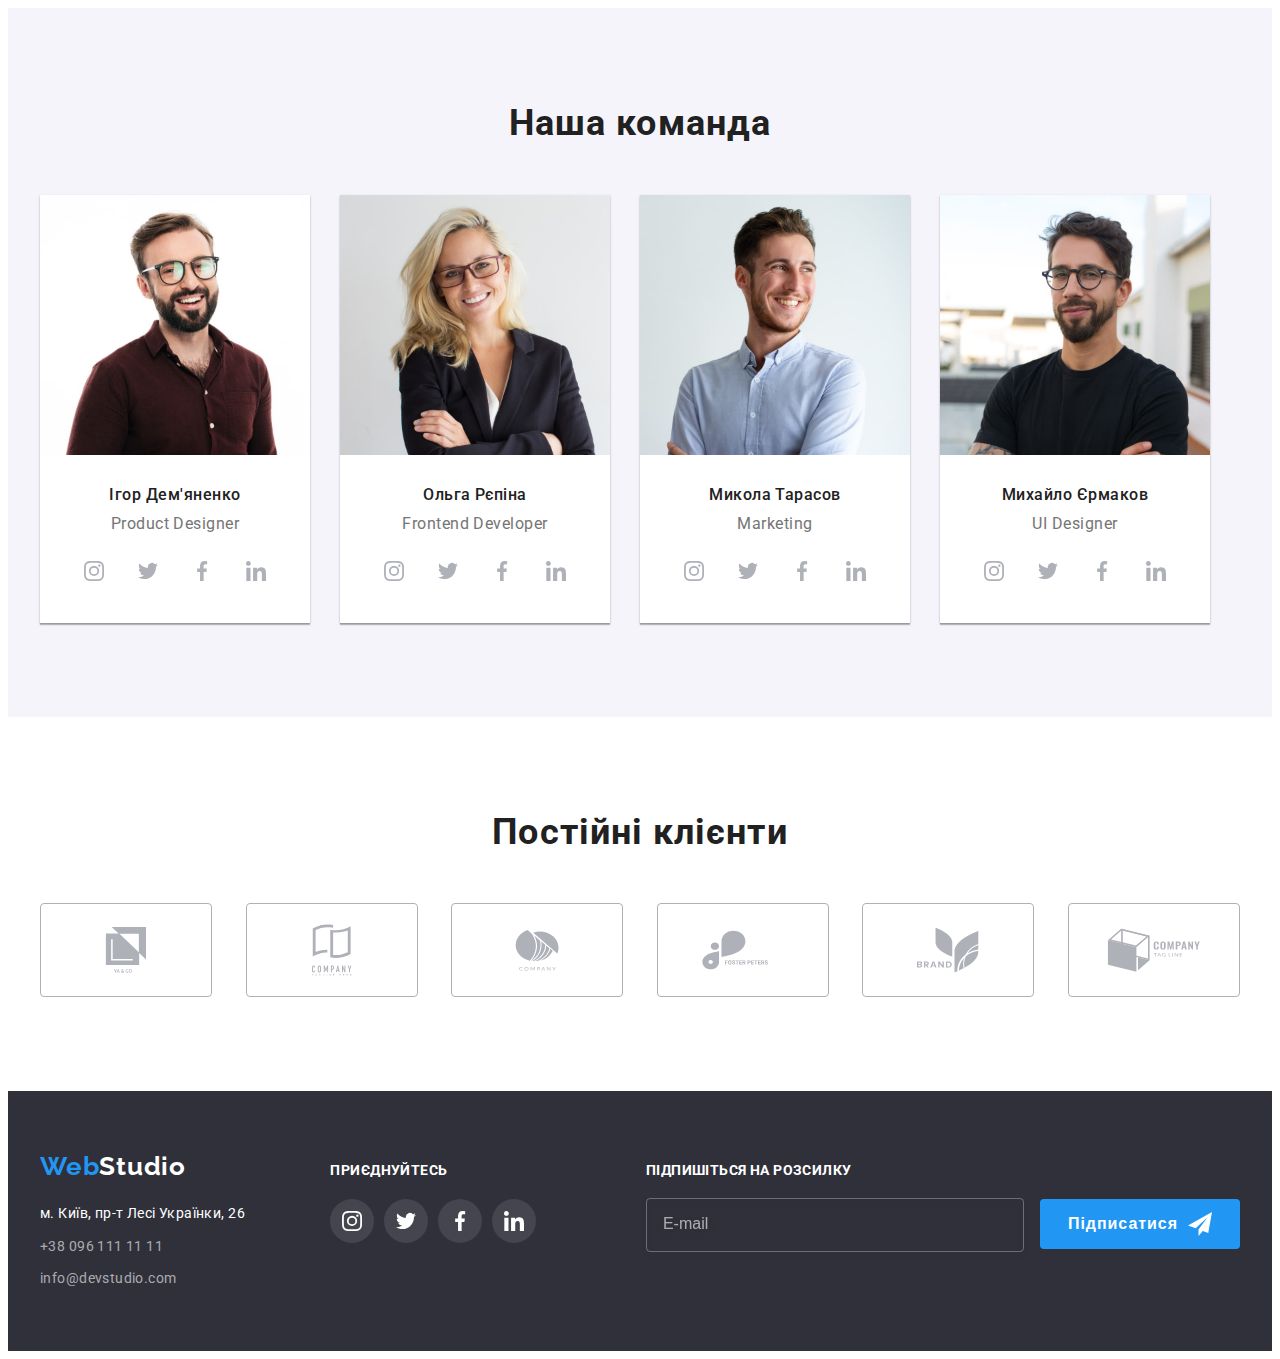
==== commit a47194a5: "Розбиває по папкам scss" ====
--- a/index.html
+++ b/index.html
@@ -565,7 +565,7 @@
       </div>
     </footer>
 
-    <!--Modal-->
+    <!--backdrop-->
     <div class="backdrop is-hidden " data-modal>
       <div class="modal">
         <button type="button" class="modal-close-btn" data-modal-close >
--- a/css/styles.css
+++ b/css/styles.css
@@ -24,470 +24,25 @@
 /*------------footer-----*/
 
     /*fotter-form*/
-    .footer-form{
-        margin-left: 94px;
-        
-    }
-    .footer-form-title{
-        margin-bottom: 20px;
-
-        font-weight: 700;
-            font-size: 14px;
-            line-height: 16px;
-            letter-spacing: 0.03em;
-            text-transform: uppercase;
-        
-            color: var(--light-maine-color);
-    }
-    .footer-form-field{
-        width: 358px;
-        height: 50px;
-        background-color: inherit;
-        padding-left: 16px;
-
-        border: 1px solid rgba(255, 255, 255, 0.3);
-            filter: drop-shadow(0px 4px 4px rgba(0, 0, 0, 0.15));
-            border-radius: 4px;
-            color: var(--light-maine-color);
-            transition:border-color 250ms cubic-bezier(0.4, 0, 0.2, 1);
-    }
-        .footer-form-field:hover{
-            cursor: pointer;
-        }
-        .footer-form-field:focus{
-            border-color: var(--blue-maine-color);
-        }
-
-        .footer-form-field::placeholder{
-            font-size: 16px;
-                line-height: 20px;
-                color: rgba(255, 255, 255, 0.6);
-               
-        }
-        .footer-form-btn{
-            position: relative;
-                display: inline-block;
-                min-width: 200px;
-                margin-left: 12px;
-               
-                padding: 10px 62px 10px 28px;
-
-                
-                
-               
-                
-               
-                border: none;
-                
-        }
-        .footer-form-btn:hover,
-        .footer-form-btn:focus{
-            cursor: pointer;
-            background-color: #188CE8;
-        }
-            .footer-form-icon-send{
-                position: absolute;
-                top: 50%;
-                right: 28px;
-                transform: translateY(-50%);
-            }
+   
     /*--------modal-----*/
 
- .backdrop {
-     position: fixed;
-     top: 0;
-     left: 0;
-     width: 100vw;
-     height: 100vh;
-
-     opacity: 1;
-
-     transition: opacity 250ms cubic-bezier(0.4, 0, 0.2, 1),
-         visibility 250ms cubic-bezier(0.4, 0, 0.2, 1);
-
-     background-color: rgba(0, 0, 0, 0.2);
- }
-
- .backdrop.is-hidden {
-     opacity: 0;
-     visibility: hidden;
-     pointer-events: none;
- }
-
- .backdrop.is-hidden .modal {
-     transform: translate(-50%, -50%) scale(1.2);
-     opacity: 0;
- }
-
- .modal {
-     position: absolute;
-     left: 50%;
-     top: 50%;
 
 
-     width: 528px;
-     padding: 40px;
-     height: 581px;
-    
-     background-color: var(--light-maine-color);
-     opacity: 1;
-     transform: translate(-50%, -50%);
-     transition: transform 250ms cubic-bezier(0.4, 0, 0.2, 1),
-         opacity 250ms cubic-bezier(0.4, 0, 0.2, 1);
- }
-
-
- .modal-close-btn {
-     position: absolute;
-     top: 8px;
-     right: 8px;
-     width: 30px;
-     height: 30px;
-
-     display: flex;
-     justify-content: center;
-     align-items: center;
-
-     padding: 0px;
-     border-radius: 50%;
-     border: 1px solid rgba(0, 0, 0, 0.1);
-     background-color: var(--light-maine-color);
-     cursor: pointer;
-     color: var(--black-maine-color);
-    transition: color 250ms cubic-bezier(0.4, 0, 0.2, 1)
-
- }
-
- .icon-modal-close{
-    fill: currentColor;
- }
- .modal-close-btn:hover ,
-.modal-close-btn:focus{
-    color: var(--blue-maine-color);
-
-}
+ 
 /*-------форма------*/
-
-.form-modal{
-
-}
-.modal-title{
-margin-bottom: 12px;
-
-text-align: center;
-font-weight: 700;
-font-size: 20px;
-line-height: 1.15;
-text-align: center;
-letter-spacing: 0.03em;
-color: #212121;
-
-}
-.label-contact{
-display: block;
-margin-bottom: 10px;
-
-font-size: 12px;
-line-height: 1.17;
-letter-spacing: 0.01em;
-color: var(--gray-maine-color);
-
-}
-
-.modal-field-box{
-    display: block;
-    position: relative;
-    margin-top: 4px;
-}
-.contact-field{
-display: block;
-width: 100%;
-height: 40px;
-outline: none;
-
-padding-left: 35px;
-border: 1px solid rgba(33, 33, 33, 0.2);
-border-radius: 4px;
-transition: border 250ms cubic-bezier(0.4, 0, 0.2, 1);
-
-}
-.contact-field:hover{
-    cursor: pointer;
-}
-
-.contact-field:focus{
-    border:1px solid var(--blue-maine-color);
-    
-
-}
-.label-contact-coment{
-display: block;
-    margin-bottom: 20px;
-
-    font-size: 12px;
-    line-height: 1.17;
-    letter-spacing: 0.01em;
-    color: var(--gray-maine-color);
-}
-.modal-icon{
-    position: absolute;
-    top: 50%;
-    left: 12px;
-    transform: translateY(-50%);
-
-    width: 18px;
-    transition:fill 250ms cubic-bezier(0.4, 0, 0.2, 1);
-}
-.contact-field:focus+.modal-icon{
-    fill: var(--blue-maine-color);
-}
-
-.modal-coment{
-margin-top: 4px;
-display: block;
-padding: 12px 16px;
-width: 100%;
-height: 120px;
-resize: none;
-
-outline: none;
-border: 1px solid rgba(33, 33, 33, 0.2);
-border-radius: 4px;
-transition:border 250ms cubic-bezier(0.4, 0, 0.2, 1);
-}
-.modal-coment:hover{
-    cursor: pointer;
-}
-.modal-coment:focus{
-border: 1px solid var(--blue-maine-color);
-    
-
-}
-.modal-coment::placeholder{
-font-size: 12px;
-line-height: 14px;
-letter-spacing: 0.01em;
- color: rgba(117, 117, 117, 0.5);
-}
-.modal-checkbox-consent{
-    display: flex;
-    align-items: center;
-    margin-bottom: 30px;
-
-
-}
-
-.modal-consent:checked+.modal-consent-text::before{
-    background-image:url(../images/icon\ check-blue\(1\).svg);
-   
-   background-position: center;
-   }
-   .modal-consent:focus+.modal-consent-text::before {
-       border-color: #2196F3;
-   }
-   
- .modal-coment:focus .modal-consent-text::before{
-border-color: var(--blue-maine-color);
- }
-.modal-consent-text{
-    display: flex;
-    align-items: center;
-    
-    }
-.modal-consent-text:hover{
-    cursor: pointer;
-}
-
-.modal-consent-text::before{
-    content:"";
-    display: inline-block;
-    margin-right: 7px;
-    
-        width: 16px;
-        height: 15px;
-        border: 1px solid var(--black-maine-color);
-
-        font-size: 14px;
-            line-height: 1.17;
-            letter-spacing: 0.03em;
-transition:background-image 250ms cubic-bezier(0.4, 0, 0.2, 1),
-        border-color 250ms cubic-bezier(0.4, 0, 0.2, 1);
-}
-
-
-    
-.modal-link{
-    color: var(--blue-maine-color);
-    text-decoration: underline;
-}
-
-.modal-button-klick{
-    display: block;
-min-width: 200px;
-height: 50px;
-margin-left: auto;
-margin-right: auto;
-padding: 10px;
-border: none;
-}
-.modal-button-klick:hover{
-    cursor: pointer;
-    background-color: #188CE8;
-}
-
 
 
 
  
 /*----portfolio--------------------------*/
 
-.potrfolio-main{
-padding-top: 94px;
-    padding-bottom: 94px;
-}
-.potrfolio-nav-list{
-    display: flex;
-    justify-content: center;
-    margin-bottom: 50px;
-}
-.potrfolio-nav-list-btn:not(:last-child){
-    margin-right: 8px;
-}
-
-.potrfolio-nav-button{
-padding: 6px 22px;
-
- background-color: #F5F4FA;
-font-weight: 500;
-font-size: 16px;
-line-height: 1.63;
-letter-spacing: 0.03em;
-color:var(--black-maine-color) ;
-cursor: pointer;
-border: none;
-
-
-
-transition: background-color 250ms cubic-bezier(0.4, 0, 0.2, 1),
-    color 250ms cubic-bezier(0.4, 0, 0.2, 1),
-    box-shadow 250ms cubic-bezier(0.4, 0, 0.2, 1);
-
-
-}
-
-.potrfolio-nav-button:hover,
-.potrfolio-nav-button:focus{
-    background-color:var(--blue-maine-color);
-    color:var(--light-maine-color);
-    box-shadow: 0px 3px 1px rgba(0, 0, 0, 0.1), 0px 1px 2px rgba(0, 0, 0, 0.08), 0px 2px 2px rgba(0, 0, 0, 0.12);
-
-}
-
-.potrfolio-items-list{
-    display: flex;
-    flex-wrap: wrap;
-    margin-left: -30px;
-    margin-top: -30px;
-       
-    border-color: #EEEEEE;
-    border-bottom: 1px;
-}
-
-.potrfolio-items {
-    margin-left: 30px;
-    margin-top: 30px;
-}
-.potrfolio-link-cards{
-    
-    display: block;
-transition:box-shadow 250ms cubic-bezier(0.4, 0, 0.2, 1) ;
-       
-}
-.potrfolio-link-cards:hover,
-.potrfolio-link-cards:focus{
-    box-shadow: 0px 1px 1px rgba(0, 0, 0, 0.12), 0px 4px 4px rgba(0, 0, 0, 0.06), 1px 4px 6px rgba(0, 0, 0, 0.16);
-}
-.portfolio-img-box{
-    width: 370px;
- 
-position: relative;
-overflow: hidden;
-
-}
-.overley{
-display: flex;
-justify-content: center;
-align-items: center;
-
-    position: absolute;
-    bottom: -100%;
-    left: 0;
-    width: 100%;
-    height: 100%;
-    
-
-background-color: rgba(33, 150, 243, 0.9);;
-
-    opacity: 0;
-    visibility: hidden;
-    pointer-events: none;
-
-transition: transform 250ms cubic-bezier(0.4, 0, 0.2, 1),
-opacity 250ms cubic-bezier(0.4, 0, 0.2, 1),
-visibility 250ms cubic-bezier(0.4, 0, 0.2, 1),
-pointer-events 250ms cubic-bezier(0.4, 0, 0.2, 1);
-}
-
-.overley-text{
-   
-padding: 64px 24px;
-    font-weight: 400;
-    font-size: 18px;
-    line-height: 1.56;
-    letter-spacing: 0.03em;
-    color: var(--light-maine-color);
-    
-}
-
-.potrfolio-link-cards:hover .overley,
-.potrfolio-link-cards:focus .overley{
-    transform: translateY(-100%);
-    opacity: 1;
-    visibility: visible;
-    pointer-events: all;
-
-}
-
-
-.potrfolio-items-header{
-    margin-bottom: 4px;
-    
-
-  font-weight: 700;
-font-size: 18px;
-line-height: 2;
-letter-spacing: 0.06em;
-color:var(--black-maine-color) ;
-}
-
-
-.potrfolio-items-text{
-  font-weight: 400;
-font-size: 16px;
-line-height: 1.87;
-letter-spacing: 0.03em;
-color: var(--gray-maine-color);
-}
-.portfolio-list-text{
-   margin-top: 20px;
-    padding: 20px 24px;
-    border-right: 1px solid #EEEEEE;
-    border-bottom: 1px solid #EEEEEE;
-    border-left: 1px solid #EEEEEE;
-    
-}
 
 
 
 
 
+
+
+
+
--- a/css/main.min.css
+++ b/css/main.min.css
@@ -1 +1 @@
-:root{--dark-background-maine:#2F303A;--blue-maine-color: #2196F3;--gray-maine-color: #757575;--black-maine-color: #212121;--praimary-fontfamily:"Roboto", sans-serif;--secondery-fontfamily:"Raleway", sans-serif;--light-maine-color:#FFFFFF;--icon-backgraund:#F5F4FA;--gray-partner-color:#AFB1B8}.visualy__hidden{position:absolute;width:1px;height:1px;margin:-1px;border:0;padding:0;white-space:nowrap;clip-path:inset(100%);clip:rect(0 0 0 0);overflow:hidden}body{font-family:var(--praimary-fontfamily);color:var(--black-maine-color)}h1,h2,h3,h4,p{margin-top:0;margin-bottom:0}ul,ol{margin-top:0;margin-bottom:0;padding-left:0}img{display:block}.link{text-decoration:none}.list{list-style:none}.text{font-style:normal}.section{padding:94px 0}.conteiner{margin:0 auto;width:1200px;padding-left:15px;padding-right:15px}.button{border-radius:4px;background-color:var(--blue-maine-color);font-weight:700;font-size:16px;line-height:1.87;letter-spacing:.06em;color:var(--light-maine-color);transition:background-color 250ms cubic-bezier(0.4, 0, 0.2, 1)}.logo-web{font-family:var(--secondery-fontfamily);font-weight:700;font-size:26px;line-height:1.19;letter-spacing:.03em;color:var(--blue-maine-color)}.logo{display:block;margin-right:94px;font-family:var(--secondery-fontfamily);font-weight:700;font-size:26px;line-height:1.19;letter-spacing:.03em;color:#000}.header{border-bottom:1px solid #ececec}.header-conteiner{display:flex}.current::after{content:"";position:absolute;bottom:-2px;left:-4%;display:inline-block;width:108%;height:4px;background-color:var(--blue-maine-color);border-radius:2px}.header-link-items:hover,.header-link-items:focus{color:var(--blue-maine-color)}.header-nav{display:flex;align-items:center}.header-list .header-link-items.current{color:var(--blue-maine-color)}.header-link{display:inline-flex}.header-list:not(:last-child){margin-right:50px}.header-link-items{position:relative;display:flex;padding:32px 0;font-weight:500;font-size:14px;line-height:1.14;letter-spacing:.02em;color:var(--black-maine-color);transition:color 250ms cubic-bezier(0.4, 0, 0.2, 1)}.header-contact{display:flex;align-items:center;margin-left:auto}.header-contact-list:not(:last-child){margin-right:50px}.header-contact-list{display:flex;align-items:center}.header-contact-link{display:flex;justify-content:center;align-items:center;transition:color 250ms cubic-bezier(0.4, 0, 0.2, 1);font-weight:500;line-height:1.14;letter-spacing:.02em;color:var(--gray-maine-color)}.header-contact-link:hover,.header-contact-link:focus{color:var(--blue-maine-color)}.header-contact-list svg{margin-right:10px;fill:currentColor}.heroi{background-image:linear-gradient(rgba(47, 48, 58, 0.4), rgba(47, 48, 58, 0.4)),url(../images/heroiImg\ .jpg);background-repeat:no-repeat;background-size:1600px;background-position:center;padding-top:200px;padding-bottom:200px}.heroi-conteiner{text-align:center}.heroi-header{margin-bottom:30px;width:696px;margin-left:auto;margin-right:auto;font-weight:900;font-size:44px;line-height:1.36;letter-spacing:.06em;text-transform:uppercase;color:var(--light-maine-color)}.heroi-button{min-width:216px;padding:10px;box-shadow:0 4px 4px rgba(0,0,0,.15)}.heroi-button:hover,.heroi-button:focus{background-color:#188ce8;cursor:pointer}.benefits{padding-bottom:0}.benefits-header{color:rgba(0,0,0,0)}.benefits-list{display:flex;margin-left:-30px}.benefits-items{margin-left:30px;flex-basis:270px}.icon-box-benefits{display:flex;justify-content:center;align-items:center;height:120px;background-color:var(--icon-backgraund);margin-bottom:30px}.icon-benefits{width:70px;height:70px}.benefits-items-heder{margin-bottom:10px;font-weight:700;font-size:14px;line-height:1.14;letter-spacing:.03em;text-transform:uppercase;color:var(--black-maine-color)}.benefits-items-text{font-weight:400;font-size:14px;line-height:1.71;letter-spacing:.03em;color:var(--gray-maine-color)}.activityd-header{margin-bottom:50px;text-align:center;font-weight:700;font-size:36px;line-height:1.17;letter-spacing:.03em;color:var(--black-maine-color)}.activity-list{display:flex;margin-left:-30px}.activity-items{position:relative;margin-left:30px}.activity-description{display:flex;justify-content:center;align-items:center;position:absolute;bottom:0;z-index:2;height:70px;width:100%;background-color:rgba(47,48,58,.8)}.activity-description-text{font-weight:700;font-size:14px;line-height:1.14;text-align:center;letter-spacing:.03em;text-transform:uppercase;color:var(--light-maine-color)}.team-section{padding:94px 0;background-color:#f5f4fa}.team-list{display:flex;margin-left:-30px}.team-items{width:270px;margin-left:30px;box-shadow:0px 1px 3px rgba(0,0,0,.12),0px 1px 1px rgba(0,0,0,.14),0px 2px 1px rgba(0,0,0,.2);background-color:var(--light-maine-color)}.team-header{margin-bottom:50px;text-align:center;font-weight:700;font-size:36px;line-height:1.17;letter-spacing:.03em;color:var(--black-maine-color)}.team-items-text{padding-top:30px;padding-bottom:30px;padding-left:32px;padding-right:32px}.team-card{margin-bottom:10px;text-align:center;font-weight:500;font-size:16px;line-height:19px;letter-spacing:.03em;color:var(--black-maine-color)}.team-card-text{margin-bottom:16px;text-align:center;font-weight:400;font-size:16px;line-height:1.19;letter-spacing:.03em;color:var(--gray-maine-color)}.icon-box-social{display:flex;justify-content:space-between}.link-social{display:flex;justify-content:center;align-items:center;width:44px;height:44px;border-radius:50%;color:#afb1b8;background-color:inherit;transition:color 250ms cubic-bezier(0.4, 0, 0.2, 1),background-color 250ms cubic-bezier(0.4, 0, 0.2, 1)}.icon-social{fill:currentColor}.link-social:hover,.link-social:focus{background-color:var(--blue-maine-color);color:var(--light-maine-color)}.partner-company{padding:94px 0}.header-partner{margin-bottom:50px;font-weight:700;font-size:36px;line-height:1.17;text-align:center;letter-spacing:.03em}.partner-logo-box{display:flex;flex-direction:row;justify-content:space-between}.partner-link{width:170px;height:92px;display:flex;justify-content:center;align-items:center;transition:color 250ms cubic-bezier(0.4, 0, 0.2, 1),border-color 250ms cubic-bezier(0.4, 0, 0.2, 1);border-radius:4px;border:1px solid;border-color:var(--gray-partner-color);color:var(--gray-partner-color)}.partner-link:hover,.partner-link:focus{border:1px solid;border-color:var(--blue-maine-color)}.partner-logo{fill:currentColor}.partner-link:hover,.partner-link:focus{color:var(--blue-maine-color)}.footer{padding:60px 0;background-color:var(--dark-background-maine)}.footer-conteiner{display:flex;align-items:baseline;justify-content:space-between}.logo-footer{margin-bottom:20px;color:var(--light-maine-color);display:block;font-family:var(--secondery-fontfamily);font-weight:700;font-size:26px;line-height:1.19;letter-spacing:.03em}.discraption-footer-join{display:block;margin-bottom:20px;font-weight:700;font-size:14px;line-height:1.14;letter-spacing:.03em;text-transform:uppercase;color:#fff}.icon-box-social{display:flex;justify-content:space-between;min-width:206px}.link-social-footer{display:flex;justify-content:center;align-items:center;width:44px;height:44px;transition:background-color 250ms cubic-bezier(0.4, 0, 0.2, 1);border-radius:50%;background-color:rgba(255,255,255,.1);color:var(--light-maine-color)}.link-social-footer:hover,.link-social-footer:focus{background-color:var(--blue-maine-color)}.icon-social-footer{fill:currentColor}.footer-list:not(:last-child){margin-bottom:9px}.foter-link{transition:color 250ms cubic-bezier(0.4, 0, 0.2, 1);font-weight:400;font-size:14px;line-height:1.71;letter-spacing:.03em;color:rgba(255,255,255,.6)}.footer-adress{margin-right:70px}.footer-adress-geoposition{transition:color 250ms cubic-bezier(0.4, 0, 0.2, 1);font-size:14px;line-height:1.71;letter-spacing:.03em;color:var(--light-maine-color)}.footer-adress-geoposition:hover,.footer-adress-geoposition:focus,.foter-link:hover,.foter-link:focus{color:var(--blue-maine-color)}/*# sourceMappingURL=main.min.css.map */+:root{--backgroundcolor__dark:#2F303A;--accent__color: #2196F3;--maine__color__secondery: #757575;--maine__color__dark: #212121;--fontfamily__praimary:"Roboto", sans-serif;--fontfamily__secondery:"Raleway", sans-serif;--maine__color__light:#FFFFFF;--backgraund__icon:#F5F4FA;--color__icon:#AFB1B8}.visualy__hidden{position:absolute;width:1px;height:1px;margin:-1px;border:0;padding:0;white-space:nowrap;clip-path:inset(100%);clip:rect(0 0 0 0);overflow:hidden}body{font-family:var(--fontfamily__praimary);color:var(--maine__color__dark)}h1,h2,h3,h4,p{margin-top:0;margin-bottom:0}ul,ol{margin-top:0;margin-bottom:0;padding-left:0}img{display:block}.link{text-decoration:none}.list{list-style:none}.text{font-style:normal}.section{padding:94px 0}.conteiner{margin:0 auto;width:1200px;padding-left:15px;padding-right:15px}.button{border-radius:4px;background-color:var(--accent__color);font-weight:700;font-size:16px;line-height:1.87;letter-spacing:.06em;color:var(--maine__color__light);transition:background-color 250ms cubic-bezier(0.4, 0, 0.2, 1)}.logo-web{font-family:var(--fontfamily__secondery);font-weight:700;font-size:26px;line-height:1.19;letter-spacing:.03em;color:var(--accent__color)}.logo{display:block;margin-right:94px;font-family:var(--fontfamily__secondery);font-weight:700;font-size:26px;line-height:1.19;letter-spacing:.03em;color:#000}.header-nav{display:flex;align-items:center}.header-list .header-link-items.current{color:var(--accent__color)}.header-link{display:inline-flex}.header-list:not(:last-child){margin-right:50px}.header-link-items{position:relative;display:flex;padding:32px 0;font-weight:500;font-size:14px;line-height:1.14;letter-spacing:.02em;color:var(--maine__color__dark);transition:color 250ms cubic-bezier(0.4, 0, 0.2, 1)}.header-contact{display:flex;align-items:center;margin-left:auto}.header-contact-list:not(:last-child){margin-right:50px}.header-contact-list{display:flex;align-items:center}.header-contact-link{display:flex;justify-content:center;align-items:center;transition:color 250ms cubic-bezier(0.4, 0, 0.2, 1);font-weight:500;line-height:1.14;letter-spacing:.02em;color:var(--maine__color__secondery)}.header-contact-link:hover,.header-contact-link:focus{color:var(--accent__color)}.header-contact-list svg{margin-right:10px;fill:currentColor}.icon-box-social{display:flex;justify-content:space-between}.link-social{display:flex;justify-content:center;align-items:center;width:44px;height:44px;border-radius:50%;color:#afb1b8;background-color:inherit;transition:color 250ms cubic-bezier(0.4, 0, 0.2, 1),background-color 250ms cubic-bezier(0.4, 0, 0.2, 1)}.icon-social{fill:currentColor}.link-social:hover,.link-social:focus{background-color:var(--accent__color);color:var(--maine__color__light)}.footer-list:not(:last-child){margin-bottom:9px}.foter-link{transition:color 250ms cubic-bezier(0.4, 0, 0.2, 1);font-weight:400;font-size:14px;line-height:1.71;letter-spacing:.03em;color:rgba(255,255,255,.6)}.footer-adress{margin-right:70px}.footer-adress-geoposition{transition:color 250ms cubic-bezier(0.4, 0, 0.2, 1);font-size:14px;line-height:1.71;letter-spacing:.03em;color:var(--maine__color__light)}.footer-adress-geoposition:hover,.footer-adress-geoposition:focus,.foter-link:hover,.foter-link:focus{color:var(--accent__color)}.backdrop{position:fixed;top:0;left:0;width:100vw;height:100vh;opacity:1;transition:opacity 250ms cubic-bezier(0.4, 0, 0.2, 1),visibility 250ms cubic-bezier(0.4, 0, 0.2, 1);background-color:rgba(0,0,0,.2)}.backdrop.is-hidden{opacity:0;visibility:hidden;pointer-events:none}.backdrop.is-hidden .modal{transform:translate(-50%, -50%) scale(1.2);opacity:0}.modal{position:absolute;left:50%;top:50%;width:528px;padding:40px;height:581px;background-color:var(--maine__color__light);opacity:1;transform:translate(-50%, -50%);transition:transform 250ms cubic-bezier(0.4, 0, 0.2, 1),opacity 250ms cubic-bezier(0.4, 0, 0.2, 1)}.modal-close-btn{position:absolute;top:8px;right:8px;width:30px;height:30px;display:flex;justify-content:center;align-items:center;padding:0px;border-radius:50%;border:1px solid rgba(0,0,0,.1);background-color:var(--maine__color__light);cursor:pointer;color:var(--maine__color__dark);transition:color 250ms cubic-bezier(0.4, 0, 0.2, 1)}.icon-modal-close{fill:currentColor}.modal-close-btn:hover,.modal-close-btn:focus{color:var(--accent__color)}.modal-title{margin-bottom:12px;text-align:center;font-weight:700;font-size:20px;line-height:1.15;text-align:center;letter-spacing:.03em;color:#212121}.label-contact{display:block;margin-bottom:10px;font-size:12px;line-height:1.17;letter-spacing:.01em;color:var(--maine__color__secondery)}.modal-field-box{display:block;position:relative;margin-top:4px}.contact-field{display:block;width:100%;height:40px;outline:none;padding-left:35px;border:1px solid rgba(33,33,33,.2);border-radius:4px;transition:border 250ms cubic-bezier(0.4, 0, 0.2, 1)}.contact-field:hover{cursor:pointer}.contact-field:focus{border:1px solid var(--accent__color)}.label-contact-coment{display:block;margin-bottom:20px;font-size:12px;line-height:1.17;letter-spacing:.01em;color:var(--maine__color__secondery)}.modal-icon{position:absolute;top:50%;left:12px;transform:translateY(-50%);width:18px;transition:fill 250ms cubic-bezier(0.4, 0, 0.2, 1)}.contact-field:focus+.modal-icon{fill:var(--accent__color)}.modal-coment{margin-top:4px;display:block;padding:12px 16px;width:100%;height:120px;resize:none;outline:none;border:1px solid rgba(33,33,33,.2);border-radius:4px;transition:border 250ms cubic-bezier(0.4, 0, 0.2, 1)}.modal-coment:hover{cursor:pointer}.modal-coment:focus{border:1px solid var(--accent__color)}.modal-coment::placeholder{font-size:12px;line-height:14px;letter-spacing:.01em;color:rgba(117,117,117,.5)}.modal-checkbox-consent{display:flex;align-items:center;margin-bottom:30px}.modal-consent:checked+.modal-consent-text::before{background-image:url(../images/icon\ check-blue\(1\).svg);background-position:center}.modal-consent:focus+.modal-consent-text::before{border-color:#2196f3}.modal-coment:focus .modal-consent-text::before{border-color:var(--accent__color)}.modal-consent-text{display:flex;align-items:center}.modal-consent-text:hover{cursor:pointer}.modal-consent-text::before{content:"";display:inline-block;margin-right:7px;width:16px;height:15px;border:1px solid var(--maine__color__dark);font-size:14px;line-height:1.17;letter-spacing:.03em;transition:background-image 250ms cubic-bezier(0.4, 0, 0.2, 1),border-color 250ms cubic-bezier(0.4, 0, 0.2, 1)}.modal-link{color:var(--accent__color);text-decoration:underline}.modal-button-klick{display:block;min-width:200px;height:50px;margin-left:auto;margin-right:auto;padding:10px;border:none}.modal-button-klick:hover{cursor:pointer;background-color:#188ce8}.potrfolio-nav-list{display:flex;justify-content:center;margin-bottom:50px}.potrfolio-nav-list-btn:not(:last-child){margin-right:8px}.potrfolio-nav-button{padding:6px 22px;background-color:#f5f4fa;font-weight:500;font-size:16px;line-height:1.63;letter-spacing:.03em;color:var(--maine__color__dark);cursor:pointer;border:none;transition:background-color 250ms cubic-bezier(0.4, 0, 0.2, 1),color 250ms cubic-bezier(0.4, 0, 0.2, 1),box-shadow 250ms cubic-bezier(0.4, 0, 0.2, 1)}.potrfolio-nav-button:hover,.potrfolio-nav-button:focus{background-color:var(--accent__color);color:var(--maine__color__light);box-shadow:0px 3px 1px rgba(0,0,0,.1),0px 1px 2px rgba(0,0,0,.08),0px 2px 2px rgba(0,0,0,.12)}.potrfolio-items-list{display:flex;flex-wrap:wrap;margin-left:-30px;margin-top:-30px;border-color:#eee;border-bottom:1px}.potrfolio-items{margin-left:30px;margin-top:30px;padding:0px}.potrfolio-link-cards{display:block;transition:box-shadow 250ms cubic-bezier(0.4, 0, 0.2, 1);margin:0px;padding:0px}.potrfolio-link-cards:hover,.potrfolio-link-cards:focus{box-shadow:0px 1px 1px rgba(0,0,0,.12),0px 4px 4px rgba(0,0,0,.06),1px 4px 6px rgba(0,0,0,.16)}.portfolio-img-box{width:370px;position:relative;overflow:hidden}.overley{display:flex;justify-content:center;align-items:center;position:absolute;bottom:-100%;left:0;width:100%;height:100%;background-color:rgba(33,150,243,.9);opacity:0;visibility:hidden;pointer-events:none;transition:transform 250ms cubic-bezier(0.4, 0, 0.2, 1),opacity 250ms cubic-bezier(0.4, 0, 0.2, 1),visibility 250ms cubic-bezier(0.4, 0, 0.2, 1),pointer-events 250ms cubic-bezier(0.4, 0, 0.2, 1)}.overley-text{padding:64px 24px;font-weight:400;font-size:18px;line-height:1.56;letter-spacing:.03em;color:var(--maine__color__light)}.potrfolio-link-cards:hover .overley,.potrfolio-link-cards:focus .overley{transform:translateY(-100%);opacity:1;visibility:visible;pointer-events:all}.items-header-en{display:flex;font-weight:700;font-size:18px;line-height:2;letter-spacing:.06em;color:var(--maine__color__dark)}.potrfolio-items-header{display:block;margin-bottom:4px;width:100%;font-weight:700;font-size:18px;line-height:2;letter-spacing:.06em;color:var(--maine__color__dark)}.potrfolio-items-text{font-weight:400;font-size:16px;line-height:1.87;letter-spacing:.03em;color:var(--maine__color__secondery)}.portfolio-list-text{margin-top:20px;padding:20px 24px;border-right:1px solid #eee;border-bottom:1px solid #eee;border-left:1px solid #eee}.header{border-bottom:1px solid #ececec}.header-conteiner{display:flex}.current::after{content:"";position:absolute;bottom:-2px;left:-4%;display:inline-block;width:108%;height:4px;background-color:var(--accent__color);border-radius:2px}.header-link-items:hover,.header-link-items:focus{color:var(--accent__color)}.heroi{background-color:var(--backgroundcolor__dark);background-image:linear-gradient(rgba(47, 48, 58, 0.4), rgba(47, 48, 58, 0.4)),url(../images/heroiImg\ .jpg);background-repeat:no-repeat;background-size:1600px;background-position:center;padding-top:200px;padding-bottom:200px}.heroi-conteiner{text-align:center}.heroi-header{margin-bottom:30px;width:696px;margin-left:auto;margin-right:auto;font-weight:900;font-size:44px;line-height:1.36;letter-spacing:.06em;text-transform:uppercase;color:var(--maine__color__light)}.heroi-button{min-width:216px;padding:10px;box-shadow:0 4px 4px rgba(0,0,0,.15)}.heroi-button:hover,.heroi-button:focus{background-color:#188ce8;cursor:pointer}.benefits{padding-bottom:0}.benefits-header{color:rgba(0,0,0,0)}.benefits-list{display:flex;margin-left:-30px}.benefits-items{margin-left:30px;flex-basis:270px}.icon-box-benefits{display:flex;justify-content:center;align-items:center;height:120px;background-color:var(--backgraund__icon);margin-bottom:30px}.icon-benefits{width:70px;height:70px}.benefits-items-heder{margin-bottom:10px;font-weight:700;font-size:14px;line-height:1.14;letter-spacing:.03em;text-transform:uppercase;color:var(--maine__color__dark)}.benefits-items-text{font-weight:400;font-size:14px;line-height:1.71;letter-spacing:.03em;color:var(--maine__color__secondery)}.activityd-header{margin-bottom:50px;text-align:center;font-weight:700;font-size:36px;line-height:1.17;letter-spacing:.03em;color:var(--maine__color__dark)}.activity-list{display:flex;margin-left:-30px}.activity-items{position:relative;margin-left:30px}.activity-description{display:flex;justify-content:center;align-items:center;position:absolute;bottom:0;z-index:2;height:70px;width:100%;background-color:rgba(47,48,58,.8)}.activity-description-text{font-weight:700;font-size:14px;line-height:1.14;text-align:center;letter-spacing:.03em;text-transform:uppercase;color:var(--maine__color__light)}.team-section{padding:94px 0;background-color:#f5f4fa}.team-list{display:flex;margin-left:-30px}.team-items{width:270px;margin-left:30px;box-shadow:0px 1px 3px rgba(0,0,0,.12),0px 1px 1px rgba(0,0,0,.14),0px 2px 1px rgba(0,0,0,.2);background-color:var(--maine__color__light)}.team-header{margin-bottom:50px;text-align:center;font-weight:700;font-size:36px;line-height:1.17;letter-spacing:.03em;color:var(--maine__color__dark)}.team-items-text{padding-top:30px;padding-bottom:30px;padding-left:32px;padding-right:32px}.team-card{margin-bottom:10px;text-align:center;font-weight:500;font-size:16px;line-height:19px;letter-spacing:.03em;color:var(--maine__color__dark)}.team-card-text{margin-bottom:16px;text-align:center;font-weight:400;font-size:16px;line-height:1.19;letter-spacing:.03em;color:var(--maine__color__secondery)}.partner-company{padding:94px 0}.header-partner{margin-bottom:50px;font-weight:700;font-size:36px;line-height:1.17;text-align:center;letter-spacing:.03em}.partner-logo-box{display:flex;flex-direction:row;justify-content:space-between}.partner-link{width:170px;height:92px;display:flex;justify-content:center;align-items:center;transition:color 250ms cubic-bezier(0.4, 0, 0.2, 1),border-color 250ms cubic-bezier(0.4, 0, 0.2, 1);border-radius:4px;border:1px solid;border-color:var(--color__icon);color:var(--color__icon)}.partner-link:hover,.partner-link:focus{border:1px solid;border-color:var(--accent__color)}.partner-logo{fill:currentColor}.partner-link:hover,.partner-link:focus{color:var(--accent__color)}.footer{padding:60px 0;background-color:var(--backgroundcolor__dark)}.footer-conteiner{display:flex;align-items:baseline;justify-content:space-between}.logo-footer{margin-bottom:20px;color:var(--maine__color__light);display:block;font-family:var(--fontfamily__secondery);font-weight:700;font-size:26px;line-height:1.19;letter-spacing:.03em}.discraption-footer-join{display:block;margin-bottom:20px;font-weight:700;font-size:14px;line-height:1.14;letter-spacing:.03em;text-transform:uppercase;color:#fff}.icon-box-social{display:flex;justify-content:space-between;min-width:206px}.link-social-footer{display:flex;justify-content:center;align-items:center;width:44px;height:44px;transition:background-color 250ms cubic-bezier(0.4, 0, 0.2, 1);border-radius:50%;background-color:rgba(255,255,255,.1);color:var(--maine__color__light)}.link-social-footer:hover,.link-social-footer:focus{background-color:var(--accent__color)}.icon-social-footer{fill:currentColor}.footer-form{margin-left:94px}.footer-form-title{margin-bottom:20px;font-weight:700;font-size:14px;line-height:16px;letter-spacing:.03em;text-transform:uppercase;color:var(--maine__color__light)}.footer-form-field{width:358px;height:50px;background-color:inherit;padding-left:16px;outline:0;border:1px solid rgba(255,255,255,.3);filter:drop-shadow(0px 4px 4px rgba(0, 0, 0, 0.15));border-radius:4px;color:var(--maine__color__light);transition:border-color 250ms cubic-bezier(0.4, 0, 0.2, 1)}.footer-form-field:hover{cursor:pointer}.footer-form-field:focus{border-color:var(--accent__color)}.footer-form-field::placeholder{font-size:16px;line-height:20px;color:rgba(255,255,255,.6)}.footer-form-btn{position:relative;display:inline-block;min-width:200px;margin-left:12px;padding:10px 62px 10px 28px;border:none}.footer-form-btn:hover,.footer-form-btn:focus{cursor:pointer;background-color:#188ce8}.footer-form-icon-send{position:absolute;top:50%;right:28px;transform:translateY(-50%)}.potrfolio-main{padding-top:94px;padding-bottom:94px}/*# sourceMappingURL=main.min.css.map */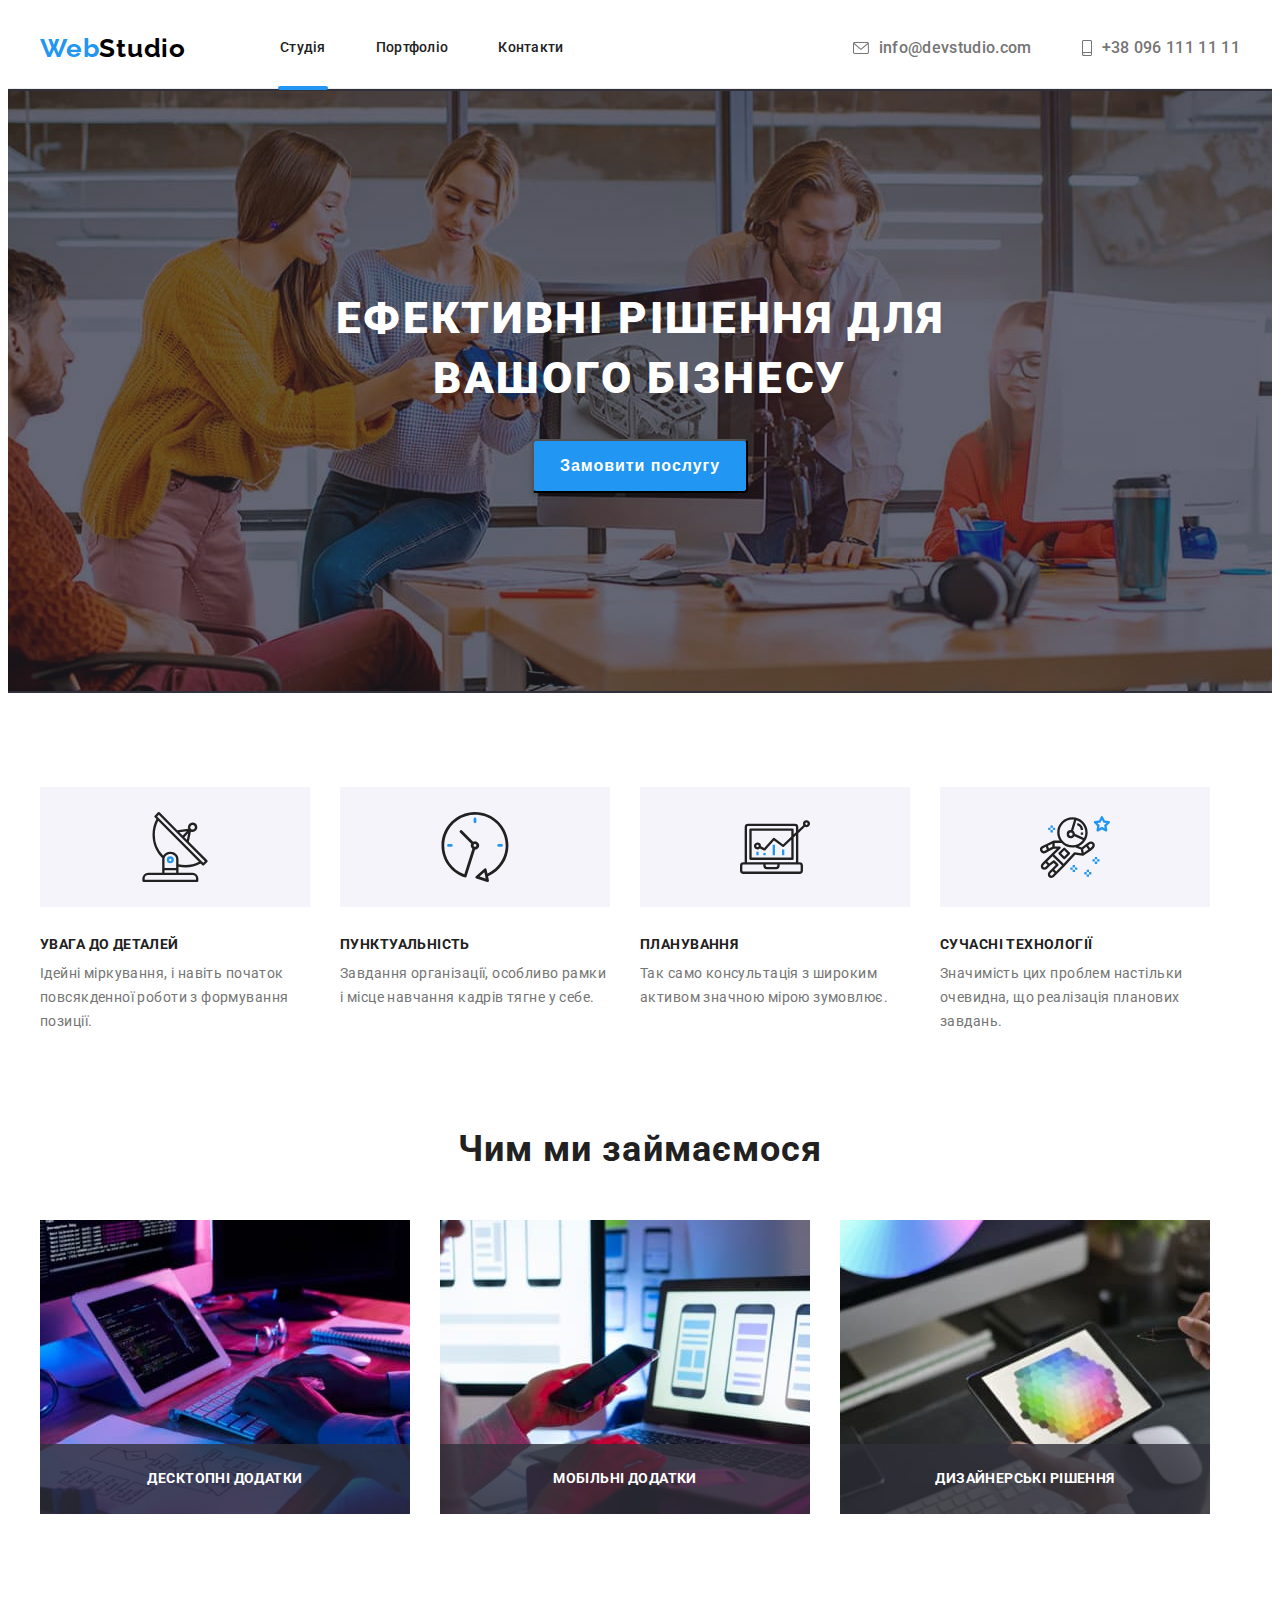
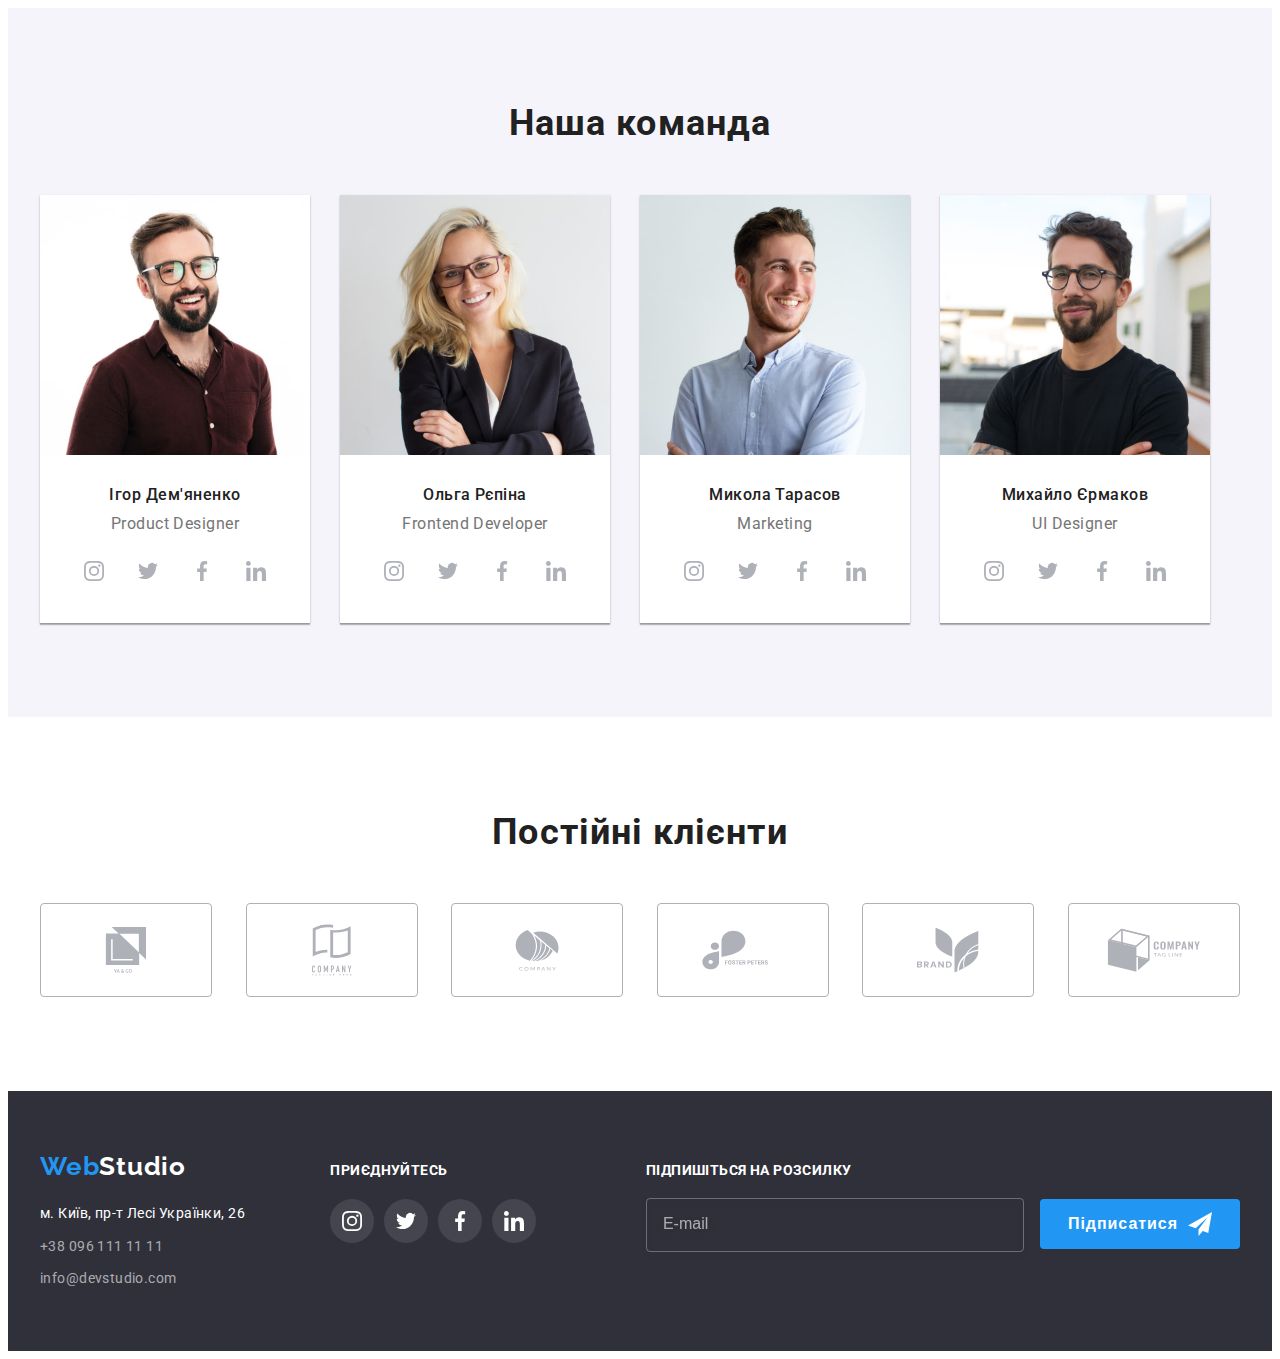
==== commit 5c39974b: "використоіує вем та sass23.12.22" ====
--- a/index.html
+++ b/index.html
@@ -27,34 +27,34 @@
     <!-- header-->
 
     <header class="header">
-      <div class="conteiner header-conteiner">
-        <nav class="header-nav">
-          <a class="link logo" href="./index.html"
-            ><span class="logo-web">Web</span>Studio
+      <div class="header__conteiner">
+        <a class=" logo logo__header" href="./index.html"
+            ><span class="logo__web">Web</span>Studio
           </a>
-          <ul class="header-link list">
-            <li class="header-list">
-              <a class="header-link-items current link" href="./index.html"
+        <nav class="navigation">
+          <ul class="navigation__list">
+            <li class="navigation__items">
+              <a class="navigation__link current " href="./index.html"
                 >Студія
               </a>
             </li>
-            <li class="header-list">
-              <a class="header-link-items link" href="./portfolio_.html"
+            <li class="navigation__items">
+              <a class="navigation__link  " href="./portfolio_.html"
                 >Портфоліо
               </a>
             </li>
-            <li class="header-list">
-              <a class="header-link-items link" href="">Контакти</a>
+            <li class="navigation__items">
+              <a class="navigation__link " href="">Контакти</a>
             </li>
           </ul>
         </nav>
-        <ul class="header-contact link list">
-          <li class="header-contact-list">
+        <ul class="contact">
+          <li class="contact__items">
             <a
-              class="header-contact-link link"
+              class="contact__link "
               href="mailto:info@devstudio.com"
             >
-              <svg class="icon-email" width="16" height="12">
+              <svg  width="16" height="12">
                 <use
                   href="./images/spraite_optimaze.svg#icon-envelope-hover"
                 ></use>
@@ -62,9 +62,9 @@
               info@devstudio.com</a
             >
           </li>
-          <li class="header-contact-list">
-            <a class="header-contact-link link" href="tel:+380961111111">
-              <svg class="icon-tel" width="10" height="16">
+          <li class="contact__items">
+            <a class="contact__link " href="tel:+380961111111">
+              <svg  width="10" height="16">
                 <use href="./images/spraite_optimaze.svg#icon-smartphone"></use>
               </svg>
 
@@ -75,70 +75,70 @@
       </div>
     </header>
     <main>
-      <!--     Heroi-->
-      <section class="heroi">
-        <div class="conteiner heroi-conteiner">
-          <h1 class="heroi-header">Ефективні рішення для вашого бізнесу</h1>
-          <button class="heroi-button button" type="button" data-modal-open>Замовити послугу</button>
+      <!--     Hero-->
+      <section class="hero">
+        <div class="hero__conteiner">
+          <h1 class="hero__title">Ефективні рішення для вашого бізнесу</h1>
+          <button class="hero__button " type="button" data-modal-open>Замовити послугу</button>
         </div>
       </section>
 
       <!--benefits-->
 
-      <section class="benefits section">
-        <div class="conteiner benefits-conteiner">
-          <h2 class="benefits-header visualy__hidden">Переваги</h2>
-          <ul class="benefits-list list">
-            <li class="benefits-items">
-              <div class="icon-box-benefits">
-                <svg class="icon-benefits" width="44px" height="44px">
+      <section class="benefits">
+        <div class="benefits__conteiner">
+          <h2 class=" visualy__hidden">Переваги</h2>
+          <ul class="benefits__list ">
+            <li class="benefits__items">
+              <div class="benefits__picture">
+                <svg class="benefits__icon" >
                   <use
                     href="./images/spraite_optimaze.svg#icon-antenna-1"
                   ></use>
                 </svg>
               </div>
 
-              <h3 class="benefits-items-heder">УВАГА ДО ДЕТАЛЕЙ</h3>
-              <p class="benefits-items-text">
+              <h3 class="benefits__title">УВАГА ДО ДЕТАЛЕЙ</h3>
+              <p class="benefit__text">
                 Ідейні міркування, і навіть початок повсякденної роботи з
                 формування позиції.
               </p>
             </li>
-            <li class="benefits-items">
-              <div class="icon-box-benefits">
-                <svg class="icon-benefits">
+            <li class="benefits__items">
+              <div class="benefits__picture">
+                <svg class="benefits__icon">
                   <use href="./images/spraite_optimaze.svg#icon-clock-1"></use>
                 </svg>
               </div>
-              <h3 class="benefits-items-heder">ПУНКТУАЛЬНІСТЬ</h3>
-              <p class="benefits-items-text">
+              <h3 class="benefits__title">ПУНКТУАЛЬНІСТЬ</h3>
+              <p class="benefit__text">
                 Завдання організації, особливо рамки і місце навчання кадрів
                 тягне у себе.
               </p>
             </li>
-            <li class="benefits-items">
-              <div class="icon-box-benefits">
-                <svg class="icon-benefits">
+            <li class="benefits__items">
+              <div class="benefits__picture">
+                <svg class="benefits__icon">
                   <use
                     href="./images/spraite_optimaze.svg#icon-diagram-1"
                   ></use>
                 </svg>
               </div>
-              <h3 class="benefits-items-heder">ПЛАНУВАННЯ</h3>
-              <p class="benefits-items-text">
+              <h3 class="benefits__title">ПЛАНУВАННЯ</h3>
+              <p class="benefit__text">
                 Так само консультація з широким активом значною мірою зумовлює.
               </p>
             </li>
-            <li class="benefits-items">
-              <div class="icon-box-benefits">
-                <svg class="icon-benefits">
+            <li class="benefits__items">
+              <div class="benefits__picture">
+                <svg class="benefits__icon">
                   <use
                     href="./images/spraite_optimaze.svg#icon-astronaut-1"
                   ></use>
                 </svg>
               </div>
-              <h3 class="benefits-items-heder">СУЧАСНІ ТЕХНОЛОГІЇ</h3>
-              <p class="benefits-items-text">
+              <h3 class="benefits__title">СУЧАСНІ ТЕХНОЛОГІЇ</h3>
+              <p class="benefit__text">
                 Значимість цих проблем настільки очевидна, що реалізація
                 планових завдань.
               </p>
@@ -149,69 +149,68 @@
 
       <!--Our Activity-->
 
-      <section class="activity section">
-        <div class="conteiner activity-conteiner">
-          <h2 class="activityd-header">Чим ми займаємося</h2>
-          <ul class="activity-list list">
-            <li class="activity-items">
+      <section class="activity ">
+        <div class="activity__conteiner">
+          <h2 class="activity__title">Чим ми займаємося</h2>
+          <ul class="activity__list ">
+            <li class="activity__items">
               <img
-                class="activity-img"
+                class="activity__img"
                 src="./images/saiteimg.jpg"
                 alt="Розробка сайтів"
                 width="370"
               />
-              <div class="activity-description">
-                <h3 class="activity-description-text">Десктопні додатки</h3>
-              </div>
-            </li>
-            <li class="activity-items">
+              <div class="activity__description">
+                <h3 class="activity__text">Десктопні додатки</h3>
+              </div>
+            </li>
+            <li class="activity__items">
               <img
-                class="activity-img"
+                class="activity__img"
                 src="./images/Mobailimg.jpg"
                 alt="Розробка мобільних додатків"
                 width="370"
               />
-              <div class="activity-description">
-                <h3 class="activity-description-text">Мобільні додатки</h3>
-              </div>
-            </li>
-            <li class="activity-items">
+              <div class="activity__description">
+                <h3 class="activity__text">Мобільні додатки</h3>
+              </div>
+            </li>
+            <li class="activity__items">
               <img
-                class="activity-img"
+                class="activity__img"
                 src="./images/disainimg.jpg"
                 alt="Дизайн сатів"
                 width="370"
               />
-              <div class="activity-description">
-                <h3 class="activity-description-text">Дизайнерські рішення</h3>
+              <div class="activity__description">
+                <h3 class="activity__text">Дизайнерські рішення</h3>
               </div>
             </li>
           </ul>
         </div>
       </section>
       <!------------------team-->
-      <section class="team-section">
-        <div class="conteiner team-conteiner">
-          <h2 class="team-header">Наша команда</h2>
-
-          <ul class="team-list list">
-            <li class="team-items">
+      <section class="team">
+        <div class="team__conteiner">
+          <h2 class="team__title">Наша команда</h2>
+
+          <ul class="team-list">
+            <li class="team-list__items">
               <img
-                class="team-img"
+                class="team__img"
                 src="./images/demynenko.jpg"
                 alt="photodemynenko"
                 width="270"
               />
-
-              <div class="team-items-text">
-                <h3 class="team-card">Ігор Дем'яненко</h3>
-                <p class="team-card-text" lang="en">Product Designer</p>
-                <ul class="icon-box-social list">
+              <div class="team-list__text-box">
+                <h3 class="team-list__name">Ігор Дем'яненко</h3>
+                <p class="team-list__description" lang="en">Product Designer</p>
+                <ul class="social__list">
                   <!--instagram-->
 
-                  <li class="icon-element-social">
-                    <a href="" class="link-social">
-                      <svg class="icon-social" width="20" height="20">
+                  <li class="social__items">
+                    <a href="" class="social__link">
+                      <svg class="social__icon" width="20" height="20">
                         <use
                           href="./images/spraite_optimaze.svg#icon-instagram-2"
                         ></use>
@@ -219,9 +218,9 @@
                     </a>
                   </li>
                   <!--twitter-->
-                  <li class="icon-element-social">
-                    <a href="" class="link-social">
-                      <svg class="icon-social" width="20" height="20">
+                  <li class="social__items">
+                    <a href="" class="social__link">
+                      <svg class="social__icon" width="20" height="20">
                         <use
                           href="./images/spraite_optimaze.svg#icon-twitter-1"
                         ></use>
@@ -229,9 +228,9 @@
                     </a>
                   </li>
                   <!--facebook-->
-                  <li class="icon-element-social">
-                    <a href="" class="link-social">
-                      <svg class="icon-social" width="20" height="20">
+                  <li class="social__items">
+                    <a href="" class="social__link">
+                      <svg class="social__icon" width="20" height="20">
                         <use
                           href="./images/spraite_optimaze.svg#icon-facebook-1"
                         ></use>
@@ -239,9 +238,9 @@
                     </a>
                   </li>
                   <!--linkedin-->
-                  <li class="icon-element-social">
-                    <a href="" class="link-social">
-                      <svg class="icon-social" width="20" height="20">
+                  <li class="social__items">
+                    <a href="" class="social__link">
+                      <svg class="social__icon" width="20" height="20">
                         <use
                           href="./images/spraite_optimaze.svg#icon-linkedin-1"
                         ></use>
@@ -251,22 +250,22 @@
                 </ul>
               </div>
             </li>
-            <li class="team-items">
+            <li class="team-list__items">
               <img
-                class="team-img"
+                class="team__img"
                 src="./images/repina.jpg"
                 alt="photorepina"
                 width="270"
               />
-              <div class="team-items-text">
-                <h3 class="team-card">Ольга Рєпіна</h3>
-                <p class="team-card-text" lang="en">Frontend Developer</p>
-                <ul class="icon-box-social list">
+              <div class="team-list__text-box">
+                <h3 class="team-list__name">Ольга Рєпіна</h3>
+                <p class="team-list__description" lang="en">Frontend Developer</p>
+                <ul class="social__list">
                   <!--instagram-->
 
-                  <li class="icon-element-social">
-                    <a href="" class="link-social">
-                      <svg class="icon-social" width="20" height="20">
+                  <li class="social__items">
+                    <a href="" class="social__link">
+                      <svg class="social__icon" width="20" height="20">
                         <use
                           href="./images/spraite_optimaze.svg#icon-instagram-2"
                         ></use>
@@ -274,9 +273,9 @@
                     </a>
                   </li>
                   <!--twitter-->
-                  <li class="icon-element-social">
-                    <a href="" class="link-social">
-                      <svg class="icon-social" width="20" height="20">
+                  <li class="social__items">
+                    <a href="" class="social__link">
+                      <svg class="social__icon" width="20" height="20">
                         <use
                           href="./images/spraite_optimaze.svg#icon-twitter-1"
                         ></use>
@@ -284,9 +283,9 @@
                     </a>
                   </li>
                   <!--facebook-->
-                  <li class="icon-element-social">
-                    <a href="" class="link-social">
-                      <svg class="icon-social" width="20" height="20">
+                  <li class="social__items">
+                    <a href="" class="social__link">
+                      <svg class="social__icon" width="20" height="20">
                         <use
                           href="./images/spraite_optimaze.svg#icon-facebook-1"
                         ></use>
@@ -294,9 +293,9 @@
                     </a>
                   </li>
                   <!--linkedin-->
-                  <li class="icon-element-social">
-                    <a href="" class="link-social">
-                      <svg class="icon-social" width="20" height="20">
+                  <li class="social__items">
+                    <a href="" class="social__link">
+                      <svg class="social__icon" width="20" height="20">
                         <use
                           href="./images/spraite_optimaze.svg#icon-linkedin-1"
                         ></use>
@@ -306,22 +305,22 @@
                 </ul>
               </div>
             </li>
-            <li class="team-items">
+            <li class="team-list__items">
               <img
-                class="team-img"
+                class="team__img"
                 src="./images/tarasov.jpg"
                 alt="phototarasov"
                 width="270"
               />
-              <div class="team-items-text">
-                <h3 class="team-card">Микола Тарасов</h3>
-                <p class="team-card-text" lang="en">Marketing</p>
-                <ul class="icon-box-social list">
+              <div class="team-list__text-box">
+                <h3 class="team-list__name">Микола Тарасов</h3>
+                <p class="team-list__description" lang="en">Marketing</p>
+                <ul class="social__list">
                   <!--instagram-->
 
-                  <li class="icon-element-social">
-                    <a href="" class="link-social">
-                      <svg class="icon-social" width="20" height="20">
+                  <li class="social__items">
+                    <a href="" class="social__link">
+                      <svg class="social__icon" width="20" height="20">
                         <use
                           href="./images/spraite_optimaze.svg#icon-instagram-2"
                         ></use>
@@ -329,9 +328,9 @@
                     </a>
                   </li>
                   <!--twitter-->
-                  <li class="icon-element-social">
-                    <a href="" class="link-social">
-                      <svg class="icon-social" width="20" height="20">
+                  <li class="social__items">
+                    <a href="" class="social__link">
+                      <svg class="social__icon" width="20" height="20">
                         <use
                           href="./images/spraite_optimaze.svg#icon-twitter-1"
                         ></use>
@@ -339,9 +338,9 @@
                     </a>
                   </li>
                   <!--facebook-->
-                  <li class="icon-element-social">
-                    <a href="" class="link-social">
-                      <svg class="icon-social" width="20" height="20">
+                  <li class="social__items">
+                    <a href="" class="social__link">
+                      <svg class="social__icon" width="20" height="20">
                         <use
                           href="./images/spraite_optimaze.svg#icon-facebook-1"
                         ></use>
@@ -349,9 +348,9 @@
                     </a>
                   </li>
                   <!--linkedin-->
-                  <li class="icon-element-social">
-                    <a href="" class="link-social">
-                      <svg class="icon-social" width="20" height="20">
+                  <li class="social__items">
+                    <a href="" class="social__link">
+                      <svg class="social__icon" width="20" height="20">
                         <use
                           href="./images/spraite_optimaze.svg#icon-linkedin-1"
                         ></use>
@@ -361,22 +360,22 @@
                 </ul>
               </div>
             </li>
-            <li class="team-items">
+            <li class="team-list__items">
               <img
-                class="team-img"
+                class="team__img"
                 src="./images/ermakov.jpg"
                 alt="photoermakov"
                 width="270"
               />
-              <div class="team-items-text">
-                <h3 class="team-card">Михайло Єрмаков</h3>
-                <p class="team-card-text" lang="en">UI Designer</p>
-                <ul class="icon-box-social list">
+              <div class="team-list__text-box">
+                <h3 class="team-list__name">Михайло Єрмаков</h3>
+                <p class="team-list__description" lang="en">UI Designer</p>
+                <ul class="social__list">
                   <!--instagram-->
 
-                  <li class="icon-element-social">
-                    <a href="" class="link-social">
-                      <svg class="icon-social" width="20" height="20">
+                  <li class="social__items">
+                    <a href="" class="social__link">
+                      <svg class="social__icon" width="20" height="20">
                         <use
                           href="./images/spraite_optimaze.svg#icon-instagram-2"
                         ></use>
@@ -384,9 +383,9 @@
                     </a>
                   </li>
                   <!--twitter-->
-                  <li class="icon-element-social">
-                    <a href="" class="link-social">
-                      <svg class="icon-social" width="20" height="20">
+                  <li class="social__items">
+                    <a href="" class="social__link">
+                      <svg class="social__icon" width="20" height="20">
                         <use
                           href="./images/spraite_optimaze.svg#icon-twitter-1"
                         ></use>
@@ -394,9 +393,9 @@
                     </a>
                   </li>
                   <!--facebook-->
-                  <li class="icon-element-social">
-                    <a href="" class="link-social">
-                      <svg class="icon-social" width="20" height="20">
+                  <li class="social__items">
+                    <a href="" class="social__link">
+                      <svg class="social__icon" width="20" height="20">
                         <use
                           href="./images/spraite_optimaze.svg#icon-facebook-1"
                         ></use>
@@ -404,9 +403,9 @@
                     </a>
                   </li>
                   <!--linkedin-->
-                  <li class="icon-element-social">
-                    <a href="" class="link-social">
-                      <svg class="icon-social" width="20" height="20">
+                  <li class="social__items">
+                    <a href="" class="social__link">
+                      <svg class="social__icon" width="20" height="20">
                         <use
                           href="./images/spraite_optimaze.svg#icon-linkedin-1"
                         ></use>
@@ -420,49 +419,49 @@
         </div>
       </section>
       <!-- partner company-->
-      <section class="partner-company">
-        <div class="conteiner">
-          <h2 class="header-partner">Постійні клієнти</h2>
-
-          <ul class="partner-logo-box list">
-            <li>
-              <a href="" class="partner-link link">
-                <svg class="partner-logo" width="42" height="46">
+      <section class="partner">
+        <div class="partner__conteiner">
+          <h2 class="partner__title">Постійні клієнти</h2>
+
+          <ul class="partner__list">
+            <li>
+              <a href="" class="partner__link ">
+                <svg class="partner__logo" width="42" height="46">
                   <use href="./images/spraite_optimaze.svg#icon-group"></use>
                 </svg>
               </a>
             </li>
             <li>
-              <a href="" class="partner-link link">
-                <svg class="partner-logo" width="40" height="52">
+              <a href="" class="partner__link ">
+                <svg class="partner__logo" width="40" height="52">
                   <use href="./images/spraite_optimaze.svg#icon-group1"></use>
                 </svg>
               </a>
             </li>
             <li>
-              <a href="" class="partner-link link">
-                <svg class="partner-logo" width="44" height="42">
+              <a href="" class="partner__link ">
+                <svg class="partner__logo" width="44" height="42">
                   <use href="./images/spraite_optimaze.svg#icon-group2"></use>
                 </svg>
               </a>
             </li>
             <li>
-              <a href="" class="partner-link link">
-                <svg class="partner-logo" width="84" height="40">
+              <a href="" class="partner__link ">
+                <svg class="partner__logo" width="84" height="40">
                   <use href="./images/spraite_optimaze.svg#icon-group3"></use>
                 </svg>
               </a>
             </li>
             <li>
-              <a href="" class="partner-link link">
-                <svg class="partner-logo" width="62" height="46">
+              <a href="" class="partner__link ">
+                <svg class="partner__logo" width="62" height="46">
                   <use href="./images/spraite_optimaze.svg#icon-group4"></use>
                 </svg>
               </a>
             </li>
             <li>
-              <a href="" class="partner-link link">
-                <svg class="partner-logo" width="94" height="44">
+              <a href="" class="partner__link ">
+                <svg class="partner__logo" width="94" height="44">
                   <use href="./images/spraite_optimaze.svg#icon-group5"></use>
                 </svg>
               </a>
@@ -473,16 +472,16 @@
     </main>
     <!--footer-->
     <footer class="footer">
-      <div class="conteiner footer-conteiner">
-        <div class="box-logo-adrres">
-          <a class="link logo-footer " href="./index.html"
-            ><span class="logo-web">Web</span>Studio
+      <div class="footer__conteiner">
+        <div class="footer__box">
+          <a class=" logo__footer logo " href="./index.html"
+            ><span class="logo__web">Web</span>Studio
           </a>
-          <address class="footer-adress">
-            <ul class="footer-contact link list">
-              <li class="footer-list">
+          <address class="address">
+            <ul class="address__contacts ">
+              <li class="address__list" >
                 <a
-                  class="footer-adress-geoposition link text"
+                  class="address__link address__link--white  "
                   target="_blank"
                   rel="noopener noreferrer"
                   href="https://www.google.com.ua/maps/place/%D0%B1%D1%83%D0%BB.+%D0%9B%D0%B5%D1%81%D0%B8+%D0%A3%D0%BA%D1%80%D0%B0%D0%B8%D0%BD%D0%BA%D0%B8,+26,+%D0%9A%D0%B8%D0%B5%D0%B2,+02000"
@@ -490,27 +489,27 @@
                   м. Київ, пр-т Лесі Українки, 26
                 </a>
               </li>
-              <li class="footer-list">
-                <a class="foter-link link text" href="tel:+380961111111"
+              <li class="address__list">
+                <a class="address__link  " href="tel:+380961111111"
                   >+38 096 111 11 11
                 </a>
               </li>
-              <li class="footer-list">
-                <a class="foter-link link text" href="mailto:info@devstudio.com"
+              <li class="address__list">
+                <a class="address__link  " href="mailto:info@devstudio.com"
                   >info@devstudio.com</a
                 >
               </li>
             </ul>
           </address>
         </div>
-        <div class="footer-join">
-          <b class="discraption-footer-join text"> приєднуйтесь </b>
-
-          <ul class="icon-box-social list">
+        <div class="communication">
+          <b class="communication__text "> приєднуйтесь </b>
+
+          <ul class="social__list social__footer ">
             <!--instagram-->
             <li>
-              <a href="" class="link-social-footer">
-                <svg class="icon-social-footer" width="20" height="20">
+              <a href="" class="social__link-footer">
+                <svg class="social__icon-footer" width="20" height="20">
                   <use
                     href="./images/spraite_optimaze.svg#icon-instagram-2"
                   ></use>
@@ -519,8 +518,8 @@
             </li>
             <!--twitter-->
             <li>
-              <a href="" class="link-social-footer">
-                <svg class="icon-social-footer" width="20" height="20">
+              <a href="" class="social__link-footer">
+                <svg class="social__icon-footer" width="20" height="20">
                   <use
                     href="./images/spraite_optimaze.svg#icon-twitter-1"
                   ></use>
@@ -529,8 +528,8 @@
             </li>
             <!--facebook-->
             <li>
-              <a href="" class="link-social-footer">
-                <svg class="icon-social-footer" width="20" height="20">
+              <a href="" class="social__link-footer">
+                <svg class="social__icon-footer" width="20" height="20">
                   <use
                     href="./images/spraite_optimaze.svg#icon-facebook-1"
                   ></use>
@@ -539,8 +538,8 @@
             </li>
             <!--linkedin-->
             <li>
-              <a href="" class="link-social-footer">
-                <svg class="icon-social-footer" width="20" height="20">
+              <a href="" class="social__link-footer">
+                <svg class="social__icon-footer" width="20" height="20">
                   <use
                     href="./images/spraite_optimaze.svg#icon-linkedin-1"
                   ></use>
@@ -551,12 +550,13 @@
         </div>
         <!--Fotter_form-->
         <form class="footer-form">
-          <p class="footer-form-title">
+          <p class="footer-form__title">
             Підпишіться на розсилку
           </p>
           <div >
-          <input class="footer-form-field" type="email" name="user-email" required placeholder="E-mail">
-        <button class="footer-form-btn button" type="submit">Підписатися<svg class="footer-form-icon-send" width="24px" height="24px">
+          <input class="footer-form__field" type="email" name="user-email" required placeholder="E-mail">
+        <button class="button__footer-form button" 
+        type="submit">Підписатися<svg class="footer-form__icon" width="24px" height="24px">
           <use href="./images/spraite_optimaze.svg#icon-icon-send1"></use>
         </svg>
         </button>
@@ -568,55 +568,55 @@
     <!--backdrop-->
     <div class="backdrop is-hidden " data-modal>
       <div class="modal">
-        <button type="button" class="modal-close-btn" data-modal-close >
-          <svg class="icon-modal-close" width="18px" height="18px">
+        <button type="button" class="modal__btn" data-modal-close >
+          <svg class="modal__icon" width="18px" height="18px">
             <use href="./images/spraite_optimaze.svg#icon-close"></use>
           </svg>
         </button>
 <!--Modal Form-->
         <form class="form-modal">
-          <p class="modal-title">
+          <p class="form__title">
             Залиште свої дані, ми вам передзвонимо
           </p>
-          <label class="label-contact" >
+          <label class="label" >
                 Ім'я
-            <span class="modal-field-box">
-              <input type="text" class="contact-field" name="user-name" >
-              <svg class="modal-icon" height="18px">
+            <span class="label__box">
+              <input type="text" class="label__field" name="user-name" >
+              <svg class="label__icon" height="18px">
                 <use href="./images/spraite_optimaze.svg#icon-Vector-modal-user">   </use>
               </svg>
             </span>
           </label>
-          <label class="label-contact">
+          <label class="label">
               Телефон
-          <span class="modal-field-box">
-            <input type="tel" class="contact-field" name="user-phone" >
-            <svg class="modal-icon"  height="18px">
+          <span class="label__box">
+            <input type="tel" class="label__field" name="user-phone" >
+            <svg class="label__icon"  height="18px">
               <use href="./images/spraite_optimaze.svg#icon-Vector-modal-telefon">   </use>
             </svg>
           </span>
           </label>
-          <label class="label-contact">
+          <label class="label">
             Пошта
-            <span class="modal-field-box">
-             <input type="email" class="contact-field" name="user-email" >
-                  <svg class="modal-icon"  height="18px">
+            <span class="label__box">
+             <input type="email" class="label__field" name="user-email" >
+                  <svg class="label__icon"  height="18px">
                 <use href="./images/spraite_optimaze.svg#icon-Vector-mail">   </use>
               </svg>
             </span>
           </label>
 
-                <label class="label-contact-coment">
+                <label class="coment">
                   Коментар
-          <textarea name="comment" class="modal-coment" placeholder="Введіть текст" ></textarea>
+          <textarea name="comment" class="coment__field" placeholder="Введіть текст" ></textarea>
           </label>
 
-          <div class="modal-checkbox-consent">
-            <input type="checkbox" class="modal-consent visualy__hidden" name="user-consent" id="id-cosent" required >
-            <label class="modal-consent-text" for="id-cosent">Погоджуюся з розсилкою та приймаю &nbsp; </label> 
-            <a class="modal-link link" href="">Умови договору</a>
+          <div class="consent">
+            <input type="checkbox" class="consent__field visualy__hidden" name="user-consent" id="id-cosent" required >
+            <label class="consent__text" for="id-cosent">Погоджуюся з розсилкою та приймаю &nbsp; </label> 
+            <a class="consent__link " href="">Умови договору</a>
           </div>
-            <button type="submit" class="modal-button-klick button">Відправити</button>
+            <button type="submit" class="button__form button">Відправити</button>
         </form>
           </div>
     </div>
--- a/css/main.min.css
+++ b/css/main.min.css
@@ -1 +1 @@
-:root{--backgroundcolor__dark:#2F303A;--accent__color: #2196F3;--maine__color__secondery: #757575;--maine__color__dark: #212121;--fontfamily__praimary:"Roboto", sans-serif;--fontfamily__secondery:"Raleway", sans-serif;--maine__color__light:#FFFFFF;--backgraund__icon:#F5F4FA;--color__icon:#AFB1B8}.visualy__hidden{position:absolute;width:1px;height:1px;margin:-1px;border:0;padding:0;white-space:nowrap;clip-path:inset(100%);clip:rect(0 0 0 0);overflow:hidden}body{font-family:var(--fontfamily__praimary);color:var(--maine__color__dark)}h1,h2,h3,h4,p{margin-top:0;margin-bottom:0}ul,ol{margin-top:0;margin-bottom:0;padding-left:0}img{display:block}.link{text-decoration:none}.list{list-style:none}.text{font-style:normal}.section{padding:94px 0}.conteiner{margin:0 auto;width:1200px;padding-left:15px;padding-right:15px}.button{border-radius:4px;background-color:var(--accent__color);font-weight:700;font-size:16px;line-height:1.87;letter-spacing:.06em;color:var(--maine__color__light);transition:background-color 250ms cubic-bezier(0.4, 0, 0.2, 1)}.logo-web{font-family:var(--fontfamily__secondery);font-weight:700;font-size:26px;line-height:1.19;letter-spacing:.03em;color:var(--accent__color)}.logo{display:block;margin-right:94px;font-family:var(--fontfamily__secondery);font-weight:700;font-size:26px;line-height:1.19;letter-spacing:.03em;color:#000}.header-nav{display:flex;align-items:center}.header-list .header-link-items.current{color:var(--accent__color)}.header-link{display:inline-flex}.header-list:not(:last-child){margin-right:50px}.header-link-items{position:relative;display:flex;padding:32px 0;font-weight:500;font-size:14px;line-height:1.14;letter-spacing:.02em;color:var(--maine__color__dark);transition:color 250ms cubic-bezier(0.4, 0, 0.2, 1)}.header-contact{display:flex;align-items:center;margin-left:auto}.header-contact-list:not(:last-child){margin-right:50px}.header-contact-list{display:flex;align-items:center}.header-contact-link{display:flex;justify-content:center;align-items:center;transition:color 250ms cubic-bezier(0.4, 0, 0.2, 1);font-weight:500;line-height:1.14;letter-spacing:.02em;color:var(--maine__color__secondery)}.header-contact-link:hover,.header-contact-link:focus{color:var(--accent__color)}.header-contact-list svg{margin-right:10px;fill:currentColor}.icon-box-social{display:flex;justify-content:space-between}.link-social{display:flex;justify-content:center;align-items:center;width:44px;height:44px;border-radius:50%;color:#afb1b8;background-color:inherit;transition:color 250ms cubic-bezier(0.4, 0, 0.2, 1),background-color 250ms cubic-bezier(0.4, 0, 0.2, 1)}.icon-social{fill:currentColor}.link-social:hover,.link-social:focus{background-color:var(--accent__color);color:var(--maine__color__light)}.footer-list:not(:last-child){margin-bottom:9px}.foter-link{transition:color 250ms cubic-bezier(0.4, 0, 0.2, 1);font-weight:400;font-size:14px;line-height:1.71;letter-spacing:.03em;color:rgba(255,255,255,.6)}.footer-adress{margin-right:70px}.footer-adress-geoposition{transition:color 250ms cubic-bezier(0.4, 0, 0.2, 1);font-size:14px;line-height:1.71;letter-spacing:.03em;color:var(--maine__color__light)}.footer-adress-geoposition:hover,.footer-adress-geoposition:focus,.foter-link:hover,.foter-link:focus{color:var(--accent__color)}.backdrop{position:fixed;top:0;left:0;width:100vw;height:100vh;opacity:1;transition:opacity 250ms cubic-bezier(0.4, 0, 0.2, 1),visibility 250ms cubic-bezier(0.4, 0, 0.2, 1);background-color:rgba(0,0,0,.2)}.backdrop.is-hidden{opacity:0;visibility:hidden;pointer-events:none}.backdrop.is-hidden .modal{transform:translate(-50%, -50%) scale(1.2);opacity:0}.modal{position:absolute;left:50%;top:50%;width:528px;padding:40px;height:581px;background-color:var(--maine__color__light);opacity:1;transform:translate(-50%, -50%);transition:transform 250ms cubic-bezier(0.4, 0, 0.2, 1),opacity 250ms cubic-bezier(0.4, 0, 0.2, 1)}.modal-close-btn{position:absolute;top:8px;right:8px;width:30px;height:30px;display:flex;justify-content:center;align-items:center;padding:0px;border-radius:50%;border:1px solid rgba(0,0,0,.1);background-color:var(--maine__color__light);cursor:pointer;color:var(--maine__color__dark);transition:color 250ms cubic-bezier(0.4, 0, 0.2, 1)}.icon-modal-close{fill:currentColor}.modal-close-btn:hover,.modal-close-btn:focus{color:var(--accent__color)}.modal-title{margin-bottom:12px;text-align:center;font-weight:700;font-size:20px;line-height:1.15;text-align:center;letter-spacing:.03em;color:#212121}.label-contact{display:block;margin-bottom:10px;font-size:12px;line-height:1.17;letter-spacing:.01em;color:var(--maine__color__secondery)}.modal-field-box{display:block;position:relative;margin-top:4px}.contact-field{display:block;width:100%;height:40px;outline:none;padding-left:35px;border:1px solid rgba(33,33,33,.2);border-radius:4px;transition:border 250ms cubic-bezier(0.4, 0, 0.2, 1)}.contact-field:hover{cursor:pointer}.contact-field:focus{border:1px solid var(--accent__color)}.label-contact-coment{display:block;margin-bottom:20px;font-size:12px;line-height:1.17;letter-spacing:.01em;color:var(--maine__color__secondery)}.modal-icon{position:absolute;top:50%;left:12px;transform:translateY(-50%);width:18px;transition:fill 250ms cubic-bezier(0.4, 0, 0.2, 1)}.contact-field:focus+.modal-icon{fill:var(--accent__color)}.modal-coment{margin-top:4px;display:block;padding:12px 16px;width:100%;height:120px;resize:none;outline:none;border:1px solid rgba(33,33,33,.2);border-radius:4px;transition:border 250ms cubic-bezier(0.4, 0, 0.2, 1)}.modal-coment:hover{cursor:pointer}.modal-coment:focus{border:1px solid var(--accent__color)}.modal-coment::placeholder{font-size:12px;line-height:14px;letter-spacing:.01em;color:rgba(117,117,117,.5)}.modal-checkbox-consent{display:flex;align-items:center;margin-bottom:30px}.modal-consent:checked+.modal-consent-text::before{background-image:url(../images/icon\ check-blue\(1\).svg);background-position:center}.modal-consent:focus+.modal-consent-text::before{border-color:#2196f3}.modal-coment:focus .modal-consent-text::before{border-color:var(--accent__color)}.modal-consent-text{display:flex;align-items:center}.modal-consent-text:hover{cursor:pointer}.modal-consent-text::before{content:"";display:inline-block;margin-right:7px;width:16px;height:15px;border:1px solid var(--maine__color__dark);font-size:14px;line-height:1.17;letter-spacing:.03em;transition:background-image 250ms cubic-bezier(0.4, 0, 0.2, 1),border-color 250ms cubic-bezier(0.4, 0, 0.2, 1)}.modal-link{color:var(--accent__color);text-decoration:underline}.modal-button-klick{display:block;min-width:200px;height:50px;margin-left:auto;margin-right:auto;padding:10px;border:none}.modal-button-klick:hover{cursor:pointer;background-color:#188ce8}.potrfolio-nav-list{display:flex;justify-content:center;margin-bottom:50px}.potrfolio-nav-list-btn:not(:last-child){margin-right:8px}.potrfolio-nav-button{padding:6px 22px;background-color:#f5f4fa;font-weight:500;font-size:16px;line-height:1.63;letter-spacing:.03em;color:var(--maine__color__dark);cursor:pointer;border:none;transition:background-color 250ms cubic-bezier(0.4, 0, 0.2, 1),color 250ms cubic-bezier(0.4, 0, 0.2, 1),box-shadow 250ms cubic-bezier(0.4, 0, 0.2, 1)}.potrfolio-nav-button:hover,.potrfolio-nav-button:focus{background-color:var(--accent__color);color:var(--maine__color__light);box-shadow:0px 3px 1px rgba(0,0,0,.1),0px 1px 2px rgba(0,0,0,.08),0px 2px 2px rgba(0,0,0,.12)}.potrfolio-items-list{display:flex;flex-wrap:wrap;margin-left:-30px;margin-top:-30px;border-color:#eee;border-bottom:1px}.potrfolio-items{margin-left:30px;margin-top:30px;padding:0px}.potrfolio-link-cards{display:block;transition:box-shadow 250ms cubic-bezier(0.4, 0, 0.2, 1);margin:0px;padding:0px}.potrfolio-link-cards:hover,.potrfolio-link-cards:focus{box-shadow:0px 1px 1px rgba(0,0,0,.12),0px 4px 4px rgba(0,0,0,.06),1px 4px 6px rgba(0,0,0,.16)}.portfolio-img-box{width:370px;position:relative;overflow:hidden}.overley{display:flex;justify-content:center;align-items:center;position:absolute;bottom:-100%;left:0;width:100%;height:100%;background-color:rgba(33,150,243,.9);opacity:0;visibility:hidden;pointer-events:none;transition:transform 250ms cubic-bezier(0.4, 0, 0.2, 1),opacity 250ms cubic-bezier(0.4, 0, 0.2, 1),visibility 250ms cubic-bezier(0.4, 0, 0.2, 1),pointer-events 250ms cubic-bezier(0.4, 0, 0.2, 1)}.overley-text{padding:64px 24px;font-weight:400;font-size:18px;line-height:1.56;letter-spacing:.03em;color:var(--maine__color__light)}.potrfolio-link-cards:hover .overley,.potrfolio-link-cards:focus .overley{transform:translateY(-100%);opacity:1;visibility:visible;pointer-events:all}.items-header-en{display:flex;font-weight:700;font-size:18px;line-height:2;letter-spacing:.06em;color:var(--maine__color__dark)}.potrfolio-items-header{display:block;margin-bottom:4px;width:100%;font-weight:700;font-size:18px;line-height:2;letter-spacing:.06em;color:var(--maine__color__dark)}.potrfolio-items-text{font-weight:400;font-size:16px;line-height:1.87;letter-spacing:.03em;color:var(--maine__color__secondery)}.portfolio-list-text{margin-top:20px;padding:20px 24px;border-right:1px solid #eee;border-bottom:1px solid #eee;border-left:1px solid #eee}.header{border-bottom:1px solid #ececec}.header-conteiner{display:flex}.current::after{content:"";position:absolute;bottom:-2px;left:-4%;display:inline-block;width:108%;height:4px;background-color:var(--accent__color);border-radius:2px}.header-link-items:hover,.header-link-items:focus{color:var(--accent__color)}.heroi{background-color:var(--backgroundcolor__dark);background-image:linear-gradient(rgba(47, 48, 58, 0.4), rgba(47, 48, 58, 0.4)),url(../images/heroiImg\ .jpg);background-repeat:no-repeat;background-size:1600px;background-position:center;padding-top:200px;padding-bottom:200px}.heroi-conteiner{text-align:center}.heroi-header{margin-bottom:30px;width:696px;margin-left:auto;margin-right:auto;font-weight:900;font-size:44px;line-height:1.36;letter-spacing:.06em;text-transform:uppercase;color:var(--maine__color__light)}.heroi-button{min-width:216px;padding:10px;box-shadow:0 4px 4px rgba(0,0,0,.15)}.heroi-button:hover,.heroi-button:focus{background-color:#188ce8;cursor:pointer}.benefits{padding-bottom:0}.benefits-header{color:rgba(0,0,0,0)}.benefits-list{display:flex;margin-left:-30px}.benefits-items{margin-left:30px;flex-basis:270px}.icon-box-benefits{display:flex;justify-content:center;align-items:center;height:120px;background-color:var(--backgraund__icon);margin-bottom:30px}.icon-benefits{width:70px;height:70px}.benefits-items-heder{margin-bottom:10px;font-weight:700;font-size:14px;line-height:1.14;letter-spacing:.03em;text-transform:uppercase;color:var(--maine__color__dark)}.benefits-items-text{font-weight:400;font-size:14px;line-height:1.71;letter-spacing:.03em;color:var(--maine__color__secondery)}.activityd-header{margin-bottom:50px;text-align:center;font-weight:700;font-size:36px;line-height:1.17;letter-spacing:.03em;color:var(--maine__color__dark)}.activity-list{display:flex;margin-left:-30px}.activity-items{position:relative;margin-left:30px}.activity-description{display:flex;justify-content:center;align-items:center;position:absolute;bottom:0;z-index:2;height:70px;width:100%;background-color:rgba(47,48,58,.8)}.activity-description-text{font-weight:700;font-size:14px;line-height:1.14;text-align:center;letter-spacing:.03em;text-transform:uppercase;color:var(--maine__color__light)}.team-section{padding:94px 0;background-color:#f5f4fa}.team-list{display:flex;margin-left:-30px}.team-items{width:270px;margin-left:30px;box-shadow:0px 1px 3px rgba(0,0,0,.12),0px 1px 1px rgba(0,0,0,.14),0px 2px 1px rgba(0,0,0,.2);background-color:var(--maine__color__light)}.team-header{margin-bottom:50px;text-align:center;font-weight:700;font-size:36px;line-height:1.17;letter-spacing:.03em;color:var(--maine__color__dark)}.team-items-text{padding-top:30px;padding-bottom:30px;padding-left:32px;padding-right:32px}.team-card{margin-bottom:10px;text-align:center;font-weight:500;font-size:16px;line-height:19px;letter-spacing:.03em;color:var(--maine__color__dark)}.team-card-text{margin-bottom:16px;text-align:center;font-weight:400;font-size:16px;line-height:1.19;letter-spacing:.03em;color:var(--maine__color__secondery)}.partner-company{padding:94px 0}.header-partner{margin-bottom:50px;font-weight:700;font-size:36px;line-height:1.17;text-align:center;letter-spacing:.03em}.partner-logo-box{display:flex;flex-direction:row;justify-content:space-between}.partner-link{width:170px;height:92px;display:flex;justify-content:center;align-items:center;transition:color 250ms cubic-bezier(0.4, 0, 0.2, 1),border-color 250ms cubic-bezier(0.4, 0, 0.2, 1);border-radius:4px;border:1px solid;border-color:var(--color__icon);color:var(--color__icon)}.partner-link:hover,.partner-link:focus{border:1px solid;border-color:var(--accent__color)}.partner-logo{fill:currentColor}.partner-link:hover,.partner-link:focus{color:var(--accent__color)}.footer{padding:60px 0;background-color:var(--backgroundcolor__dark)}.footer-conteiner{display:flex;align-items:baseline;justify-content:space-between}.logo-footer{margin-bottom:20px;color:var(--maine__color__light);display:block;font-family:var(--fontfamily__secondery);font-weight:700;font-size:26px;line-height:1.19;letter-spacing:.03em}.discraption-footer-join{display:block;margin-bottom:20px;font-weight:700;font-size:14px;line-height:1.14;letter-spacing:.03em;text-transform:uppercase;color:#fff}.icon-box-social{display:flex;justify-content:space-between;min-width:206px}.link-social-footer{display:flex;justify-content:center;align-items:center;width:44px;height:44px;transition:background-color 250ms cubic-bezier(0.4, 0, 0.2, 1);border-radius:50%;background-color:rgba(255,255,255,.1);color:var(--maine__color__light)}.link-social-footer:hover,.link-social-footer:focus{background-color:var(--accent__color)}.icon-social-footer{fill:currentColor}.footer-form{margin-left:94px}.footer-form-title{margin-bottom:20px;font-weight:700;font-size:14px;line-height:16px;letter-spacing:.03em;text-transform:uppercase;color:var(--maine__color__light)}.footer-form-field{width:358px;height:50px;background-color:inherit;padding-left:16px;outline:0;border:1px solid rgba(255,255,255,.3);filter:drop-shadow(0px 4px 4px rgba(0, 0, 0, 0.15));border-radius:4px;color:var(--maine__color__light);transition:border-color 250ms cubic-bezier(0.4, 0, 0.2, 1)}.footer-form-field:hover{cursor:pointer}.footer-form-field:focus{border-color:var(--accent__color)}.footer-form-field::placeholder{font-size:16px;line-height:20px;color:rgba(255,255,255,.6)}.footer-form-btn{position:relative;display:inline-block;min-width:200px;margin-left:12px;padding:10px 62px 10px 28px;border:none}.footer-form-btn:hover,.footer-form-btn:focus{cursor:pointer;background-color:#188ce8}.footer-form-icon-send{position:absolute;top:50%;right:28px;transform:translateY(-50%)}.potrfolio-main{padding-top:94px;padding-bottom:94px}/*# sourceMappingURL=main.min.css.map */+:root{--backgroundcolor__dark:#2F303A;--accent__color: #2196F3;--maine__color__secondery: #757575;--maine__color__dark: #212121;--fontfamily__praimary:"Roboto", sans-serif;--fontfamily__secondery:"Raleway", sans-serif;--maine__color__light:#FFFFFF;--backgraund__icon:#F5F4FA;--color__icon:#AFB1B8}.visualy__hidden{position:absolute;width:1px;height:1px;margin:-1px;border:0;padding:0;white-space:nowrap;clip-path:inset(100%);clip:rect(0 0 0 0);overflow:hidden}.button__footer-form,.hero__button,.button__form{border-radius:4px;background-color:var(--accent__color);font-weight:700;font-size:16px;line-height:1.87;letter-spacing:.06em;color:var(--maine__color__light);transition:background-color 250ms cubic-bezier(0.4, 0, 0.2, 1)}body{font-family:var(--fontfamily__praimary);color:var(--maine__color__dark)}h1,h2,h3,h4,p{margin-top:0;margin-bottom:0}ul,ol{margin-top:0;margin-bottom:0;padding-left:0}img{display:block}.link{text-decoration:none}.partner__link,.experience__link,.consent__link,.address__link,.contact__link,.navigation__link,.logo{text-decoration:none}.list{list-style:none}.partner__list,.team-list__items,.activity__list,.benefits__list,.experience,.potrfolio-nav__list,.address__contacts,.social__items,.social__list,.contact,.navigation__list{list-style:none}.text{font-style:normal}.communication__text,.address__link{font-style:normal}.section{padding:94px 0}.potrfolio,.team,.activity,.benefits{padding:94px 0}.conteiner{margin:0 auto;width:1200px;padding-left:15px;padding-right:15px}.potrfolio__conteiner,.footer__conteiner,.partner__conteiner,.team__conteiner,.activity__conteiner,.benefits__conteiner,.hero__conteiner,.header__conteiner{margin:0 auto;width:1200px;padding-left:15px;padding-right:15px}.logo__web{font-family:var(--fontfamily__secondery);font-weight:700;font-size:26px;line-height:1.19;letter-spacing:.03em;color:var(--accent__color)}.logo{display:block;margin-right:94px;font-family:var(--fontfamily__secondery);font-weight:700;font-size:26px;line-height:1.19;letter-spacing:.03em;color:#000}.navigation{display:flex;align-items:center}.navigation__list{display:inline-flex}.navigation__items:not(:last-child){margin-right:50px}.navigation__link{position:relative;display:flex;padding:32px 0;font-weight:500;font-size:14px;line-height:1.14;letter-spacing:.02em;color:var(--maine__color__dark);transition:color 250ms cubic-bezier(0.4, 0, 0.2, 1)}.navigation__link .current{color:var(--accent__color)}.navigation__link:hover,.navigation__link:focus{color:var(--accent__color)}.contact{display:flex;align-items:center;margin-left:auto}.contact__items{display:flex;align-items:center}.contact__items:not(:last-child){margin-right:50px}.contact__items svg{margin-right:10px;fill:currentColor}.contact__link{display:flex;justify-content:center;align-items:center;transition:color 250ms cubic-bezier(0.4, 0, 0.2, 1);font-weight:500;line-height:1.14;letter-spacing:.02em;color:var(--maine__color__secondery)}.contact__link:hover,.contact__link:focus{color:var(--accent__color)}.social__list{display:flex;justify-content:space-between}.social__link{display:flex;justify-content:center;align-items:center;width:44px;height:44px;border-radius:50%;color:#afb1b8;background-color:inherit;transition:color 250ms cubic-bezier(0.4, 0, 0.2, 1),background-color 250ms cubic-bezier(0.4, 0, 0.2, 1)}.social__link:hover,.social__link:focus{background-color:var(--accent__color);color:var(--maine__color__light)}.social__icon{fill:currentColor}.address{margin-right:70px}.address__contacts a:hover,.address__contacts a:focus{color:var(--accent__color)}.address__list:not(:last-child){margin-bottom:9px}.address__link{transition:color 250ms cubic-bezier(0.4, 0, 0.2, 1);font-size:14px;line-height:1.71;letter-spacing:.03em;color:rgba(255,255,255,.6)}.address__link--white{color:var(--maine__color__light)}.backdrop{position:fixed;top:0;left:0;width:100vw;height:100vh;opacity:1;transition:opacity 250ms cubic-bezier(0.4, 0, 0.2, 1),visibility 250ms cubic-bezier(0.4, 0, 0.2, 1);background-color:rgba(0,0,0,.2)}.backdrop.is-hidden{opacity:0;visibility:hidden;pointer-events:none}.backdrop.is-hidden .modal{transform:translate(-50%, -50%) scale(1.2);opacity:0}.modal{position:absolute;left:50%;top:50%;width:528px;padding:40px;height:581px;background-color:var(--maine__color__light);opacity:1;transform:translate(-50%, -50%);transition:transform 250ms cubic-bezier(0.4, 0, 0.2, 1),opacity 250ms cubic-bezier(0.4, 0, 0.2, 1)}.modal__btn{position:absolute;top:8px;right:8px;width:30px;height:30px;display:flex;justify-content:center;align-items:center;padding:0px;border-radius:50%;border:1px solid rgba(0,0,0,.1);background-color:var(--maine__color__light);cursor:pointer;color:var(--maine__color__dark);transition:color 250ms cubic-bezier(0.4, 0, 0.2, 1)}.modal__btn:hover,.modal__btn:focus{color:var(--accent__color)}.modal__icon{fill:currentColor}.form__title{margin-bottom:12px;text-align:center;font-weight:700;font-size:20px;line-height:1.15;text-align:center;letter-spacing:.03em;color:#212121}.label{display:block;margin-bottom:10px;font-size:12px;line-height:1.17;letter-spacing:.01em;color:var(--maine__color__secondery)}.label__box{display:block;position:relative;margin-top:4px}.label__field{display:block;width:100%;height:40px;outline:none;padding-left:35px;border:1px solid rgba(33,33,33,.2);border-radius:4px;transition:border 250ms cubic-bezier(0.4, 0, 0.2, 1)}.label__field:hover{cursor:pointer}.label__field:focus{border:1px solid var(--accent__color)}.label__icon{position:absolute;top:50%;left:12px;transform:translateY(-50%);width:18px;transition:fill 250ms cubic-bezier(0.4, 0, 0.2, 1)}.label__field:focus+.label__icon{fill:var(--accent__color)}.coment{display:block;margin-bottom:20px;font-size:12px;line-height:1.17;letter-spacing:.01em;color:var(--maine__color__secondery)}.coment__field{margin-top:4px;display:block;padding:12px 16px;width:100%;height:120px;resize:none;outline:none;border:1px solid rgba(33,33,33,.2);border-radius:4px;transition:border 250ms cubic-bezier(0.4, 0, 0.2, 1)}.coment__field:hover{cursor:pointer}.coment__field:focus{border:1px solid var(--accent__color)}.coment__field::placeholder{font-size:12px;line-height:14px;letter-spacing:.01em;color:rgba(117,117,117,.5)}.consent{display:flex;align-items:center;margin-bottom:30px}.consent__text{display:flex;align-items:center}.consent__text:hover{cursor:pointer}.consent__text::before{content:"";display:inline-block;margin-right:7px;width:16px;height:15px;border:1px solid var(--maine__color__dark);font-size:14px;line-height:1.17;letter-spacing:.03em;transition:background-image 250ms cubic-bezier(0.4, 0, 0.2, 1),border-color 250ms cubic-bezier(0.4, 0, 0.2, 1)}.consent__field:checked+.consent__text::before{background-image:url(../images/icon\ check-blue\(1\).svg);background-position:center}.consent__field:focus+.consent__text::before{border-color:#2196f3}.consent__field:focus .consent__text::before{border-color:var(--accent__color)}.consent__link{color:var(--accent__color);text-decoration:underline}.button__form{display:block;min-width:200px;height:50px;margin-left:auto;margin-right:auto;padding:10px;border:none}.button__form:hover{cursor:pointer;background-color:#188ce8}.potrfolio-nav__list{display:flex;justify-content:center;margin-bottom:50px}.potrfolio-nav_items:not(:last-child){margin-right:8px}.potrfolio-nav__button{padding:6px 22px;background-color:#f5f4fa;font-weight:500;font-size:16px;line-height:1.63;letter-spacing:.03em;color:var(--maine__color__dark);cursor:pointer;border:none;transition:background-color 250ms cubic-bezier(0.4, 0, 0.2, 1),color 250ms cubic-bezier(0.4, 0, 0.2, 1),box-shadow 250ms cubic-bezier(0.4, 0, 0.2, 1)}.potrfolio-nav__button:hover,.potrfolio-nav__button:focus{background-color:var(--accent__color);color:var(--maine__color__light);box-shadow:0px 3px 1px rgba(0,0,0,.1),0px 1px 2px rgba(0,0,0,.08),0px 2px 2px rgba(0,0,0,.12)}.experience{display:flex;flex-wrap:wrap;margin-left:-30px;margin-top:-30px;border-color:#eee;border-bottom:1px}.experience__items{margin-left:30px;margin-top:30px;padding:0px}.experience__link{display:block;transition:box-shadow 250ms cubic-bezier(0.4, 0, 0.2, 1);margin:0px;padding:0px}.experience__link:hover,.experience__link:focus{box-shadow:0px 1px 1px rgba(0,0,0,.12),0px 4px 4px rgba(0,0,0,.06),1px 4px 6px rgba(0,0,0,.16)}.experience__box{width:370px;position:relative;overflow:hidden}.overley{display:flex;justify-content:center;align-items:center;position:absolute;bottom:-100%;left:0;width:100%;height:100%;background-color:rgba(33,150,243,.9);opacity:0;visibility:hidden;pointer-events:none;transition:transform 250ms cubic-bezier(0.4, 0, 0.2, 1),opacity 250ms cubic-bezier(0.4, 0, 0.2, 1),visibility 250ms cubic-bezier(0.4, 0, 0.2, 1),pointer-events 250ms cubic-bezier(0.4, 0, 0.2, 1)}.experience__link:hover .overley,.experience__link:focus .overley{transform:translateY(-100%);opacity:1;visibility:visible;pointer-events:all}.overley__text{padding:64px 24px;font-weight:400;font-size:18px;line-height:1.56;letter-spacing:.03em;color:var(--maine__color__light)}.experience__title{display:block;margin-bottom:4px;width:100%;font-weight:700;font-size:18px;line-height:2;letter-spacing:.06em;color:var(--maine__color__dark)}.experience__product{font-weight:400;font-size:16px;line-height:1.87;letter-spacing:.03em;color:var(--maine__color__secondery)}.experience__description{margin-top:20px;padding:20px 20px;border-right:1px solid #eee;border-bottom:1px solid #eee;border-left:1px solid #eee}.header{border-bottom:1px solid #ececec}.header__conteiner{display:flex}.logo__header{align-self:center}.current::after{content:"";position:absolute;bottom:-2px;left:-4%;display:inline-block;width:108%;height:4px;background-color:var(--accent__color);border-radius:2px}.hero{background-color:var(--backgroundcolor__dark);background-image:linear-gradient(rgba(47, 48, 58, 0.4), rgba(47, 48, 58, 0.4)),url(../images/heroiImg\ .jpg);background-repeat:no-repeat;background-size:1600px;background-position:center;padding-top:200px;padding-bottom:200px}.hero__conteiner{text-align:center}.hero__title{margin-bottom:30px;width:696px;margin-left:auto;margin-right:auto;font-weight:900;font-size:44px;line-height:1.36;letter-spacing:.06em;text-transform:uppercase;color:var(--maine__color__light)}.hero__button{min-width:216px;padding:10px;box-shadow:0 4px 4px rgba(0,0,0,.15)}.hero__button:hover,.hero__button:focus{background-color:#188ce8;cursor:pointer}.benefits{padding-bottom:0}.benefits__list{display:flex;margin-left:-30px}.benefits__items{margin-left:30px;flex-basis:270px}.benefits__picture{display:flex;justify-content:center;align-items:center;height:120px;background-color:var(--backgraund__icon);margin-bottom:30px}.benefits__icon{width:70px;height:70px}.benefits__title{margin-bottom:10px;font-weight:700;font-size:14px;line-height:1.14;letter-spacing:.03em;text-transform:uppercase;color:var(--maine__color__dark)}.benefit__text{font-weight:400;font-size:14px;line-height:1.71;letter-spacing:.03em;color:var(--maine__color__secondery)}.activity__title{margin-bottom:50px;text-align:center;font-weight:700;font-size:36px;line-height:1.17;letter-spacing:.03em;color:var(--maine__color__dark)}.activity__list{display:flex;margin-left:-30px}.activity__items{position:relative;margin-left:30px}.activity__description{display:flex;justify-content:center;align-items:center;position:absolute;bottom:0;z-index:2;height:70px;width:100%;background-color:rgba(47,48,58,.8)}.activity__text{font-weight:700;font-size:14px;line-height:1.14;text-align:center;letter-spacing:.03em;text-transform:uppercase;color:var(--maine__color__light)}.team{background-color:#f5f4fa}.team__title{margin-bottom:50px;text-align:center;font-weight:700;font-size:36px;line-height:1.17;letter-spacing:.03em;color:var(--maine__color__dark)}.team-list{display:flex;margin-left:-30px}.team-list__items{width:270px;margin-left:30px;box-shadow:0px 1px 3px rgba(0,0,0,.12),0px 1px 1px rgba(0,0,0,.14),0px 2px 1px rgba(0,0,0,.2);background-color:var(--maine__color__light)}.team-list__text-box{padding-top:30px;padding-bottom:30px;padding-left:32px;padding-right:32px}.team-list__name{margin-bottom:10px;text-align:center;font-weight:500;font-size:16px;line-height:19px;letter-spacing:.03em;color:var(--maine__color__dark)}.team-list__description{margin-bottom:16px;text-align:center;font-weight:400;font-size:16px;line-height:1.19;letter-spacing:.03em;color:var(--maine__color__secondery)}.partner{padding:94px 0}.partner__title{margin-bottom:50px;font-weight:700;font-size:36px;line-height:1.17;text-align:center;letter-spacing:.03em}.partner__list{display:flex;flex-direction:row;justify-content:space-between}.partner__link{width:170px;height:92px;display:flex;justify-content:center;align-items:center;transition:color 250ms cubic-bezier(0.4, 0, 0.2, 1),border-color 250ms cubic-bezier(0.4, 0, 0.2, 1);border-radius:4px;border:1px solid;border-color:var(--color__icon);color:var(--color__icon)}.partner__link:hover,.partner__link:focus{border:1px solid;border-color:var(--accent__color)}.partner__link:hover,.partner__link:focus{color:var(--accent__color)}.partner__logo{fill:currentColor}.footer{padding:60px 0;background-color:var(--backgroundcolor__dark)}.footer__conteiner{display:flex;align-items:baseline;justify-content:space-between}.logo__footer{margin-bottom:20px;color:var(--maine__color__light)}.communication__text{display:block;margin-bottom:20px;font-weight:700;font-size:14px;line-height:1.14;letter-spacing:.03em;text-transform:uppercase;color:#fff}.social__footer{min-width:206px}.social__link-footer{display:flex;justify-content:center;align-items:center;width:44px;height:44px;transition:background-color 250ms cubic-bezier(0.4, 0, 0.2, 1);border-radius:50%;background-color:rgba(255,255,255,.1);color:var(--maine__color__light)}.social__link-footer:hover,.social__link-footer:focus{background-color:var(--accent__color)}.social__icon-footer{fill:currentColor}.footer-form{margin-left:94px}.footer-form__title{margin-bottom:20px;font-weight:700;font-size:14px;line-height:16px;letter-spacing:.03em;text-transform:uppercase;color:var(--maine__color__light)}.footer-form__field{width:358px;height:50px;background-color:inherit;padding-left:16px;outline:0;border:1px solid rgba(255,255,255,.3);filter:drop-shadow(0px 4px 4px rgba(0, 0, 0, 0.15));border-radius:4px;color:var(--maine__color__light);transition:border-color 250ms cubic-bezier(0.4, 0, 0.2, 1)}.footer-form__field:hover{cursor:pointer}.footer-form__field:focus{border-color:var(--accent__color)}.footer-form__field::placeholder{font-size:16px;line-height:20px;color:rgba(255,255,255,.6)}.button__footer-form{position:relative;display:inline-block;min-width:200px;margin-left:12px;padding:10px 62px 10px 28px;border:none}.button__footer-form:hover,.button__footer-form:focus{cursor:pointer;background-color:#188ce8}.footer-form__icon{position:absolute;top:50%;right:28px;transform:translateY(-50%)}.potrfolio{padding-top:94px;padding-bottom:94px}/*# sourceMappingURL=main.min.css.map */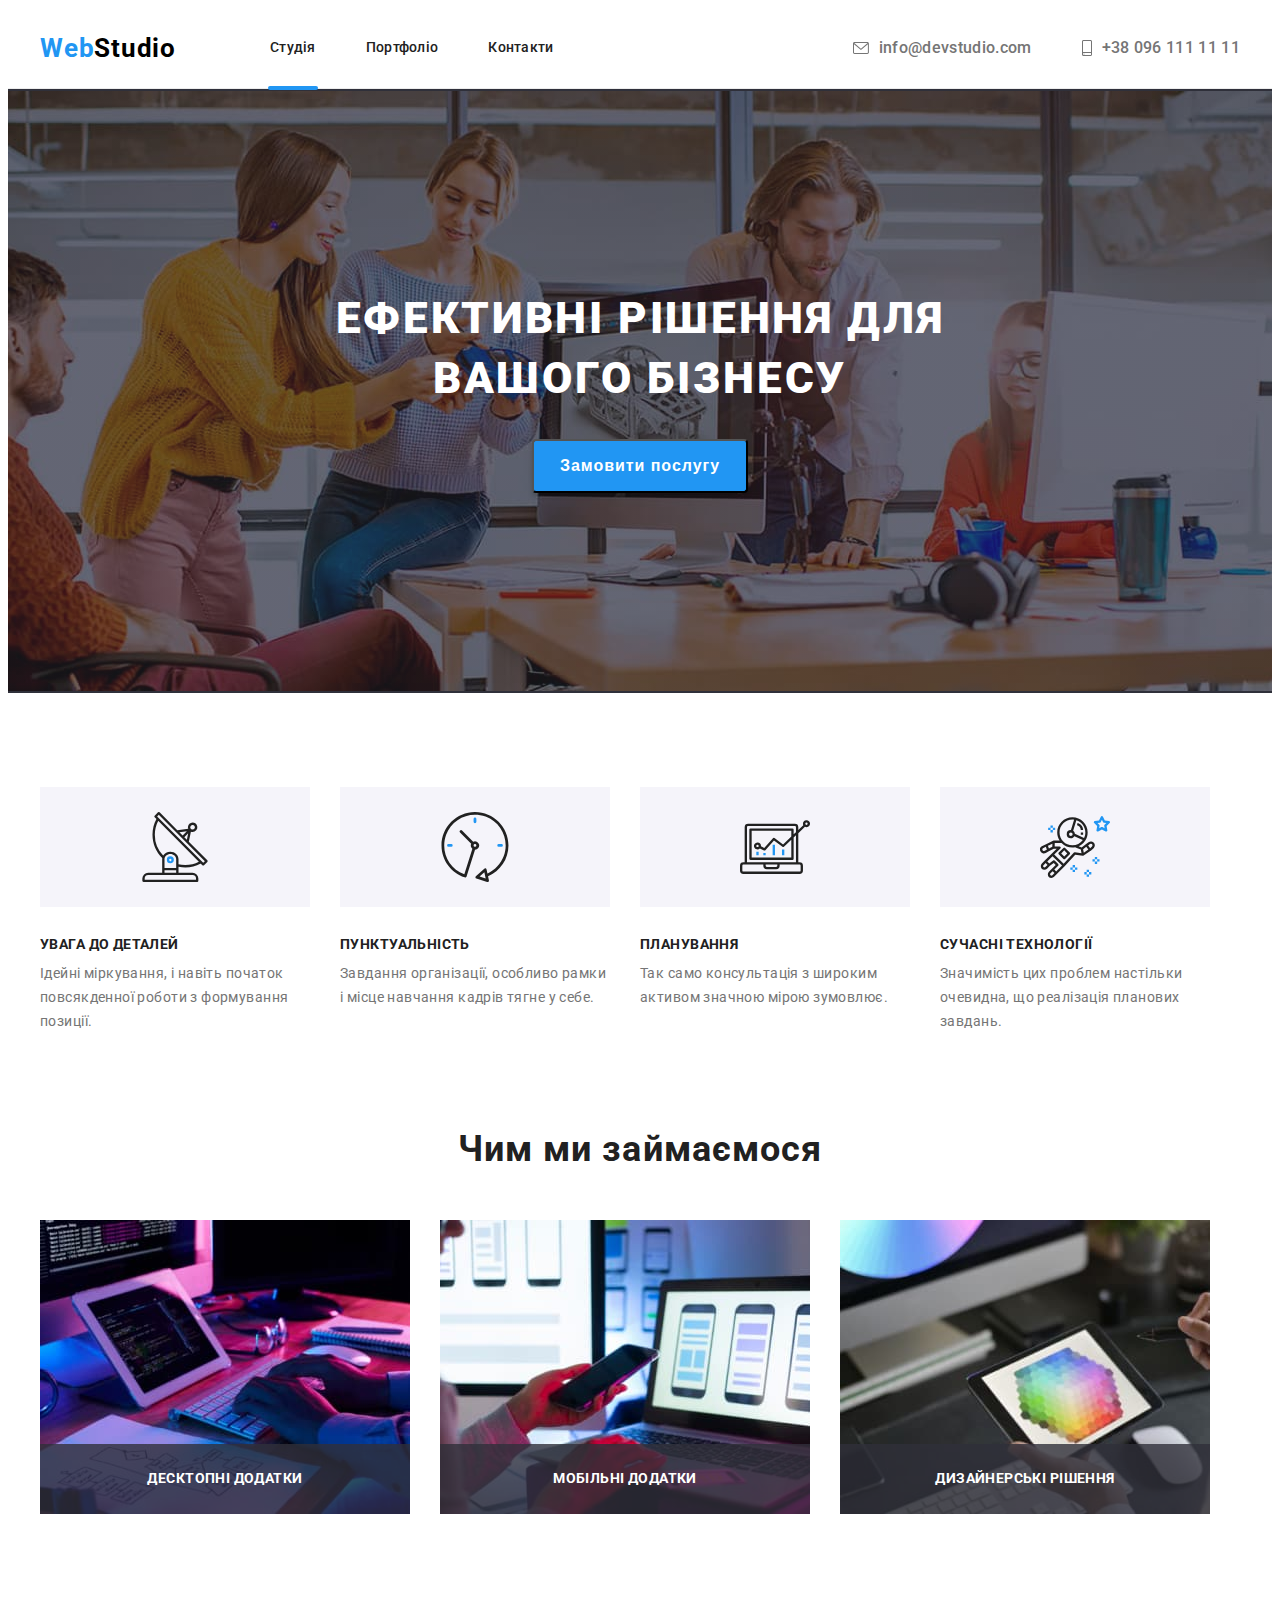
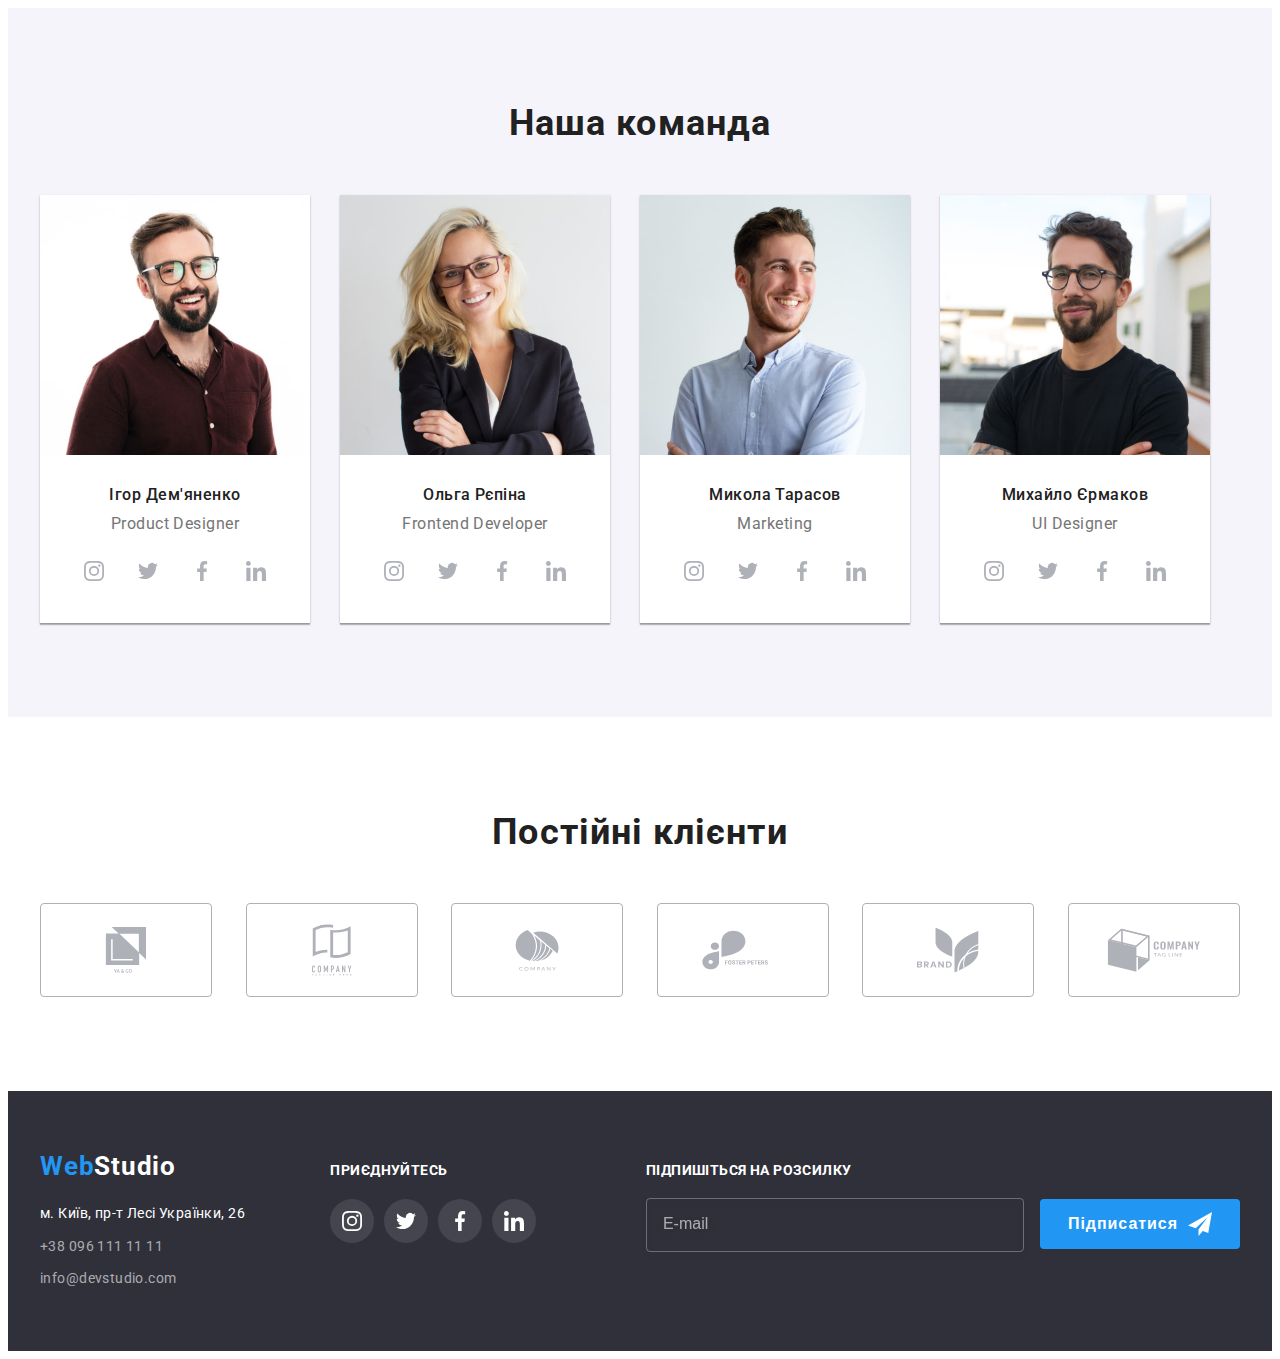
==== commit b74eb93b: "Стилізує по BEM та SASS" ====
--- a/index.html
+++ b/index.html
@@ -18,8 +18,7 @@
       crossorigin="anonymous"
       referrerpolicy="no-referrer"
     />
-    <link rel="stylesheet" href="./css/styles.css" />
-    <link rel="stylesheet" href="./css/main.min.css" />
+        <link rel="stylesheet" href="./css/main.min.css" />
 
     <title>webstudio</title>
   </head>
@@ -205,7 +204,7 @@
               <div class="team-list__text-box">
                 <h3 class="team-list__name">Ігор Дем'яненко</h3>
                 <p class="team-list__description" lang="en">Product Designer</p>
-                <ul class="social__list">
+                <ul class="social">
                   <!--instagram-->
 
                   <li class="social__items">
@@ -260,7 +259,7 @@
               <div class="team-list__text-box">
                 <h3 class="team-list__name">Ольга Рєпіна</h3>
                 <p class="team-list__description" lang="en">Frontend Developer</p>
-                <ul class="social__list">
+                <ul class="social">
                   <!--instagram-->
 
                   <li class="social__items">
@@ -315,7 +314,7 @@
               <div class="team-list__text-box">
                 <h3 class="team-list__name">Микола Тарасов</h3>
                 <p class="team-list__description" lang="en">Marketing</p>
-                <ul class="social__list">
+                <ul class="social">
                   <!--instagram-->
 
                   <li class="social__items">
@@ -370,7 +369,7 @@
               <div class="team-list__text-box">
                 <h3 class="team-list__name">Михайло Єрмаков</h3>
                 <p class="team-list__description" lang="en">UI Designer</p>
-                <ul class="social__list">
+                <ul class="social">
                   <!--instagram-->
 
                   <li class="social__items">
@@ -418,7 +417,9 @@
           </ul>
         </div>
       </section>
+
       <!-- partner company-->
+
       <section class="partner">
         <div class="partner__conteiner">
           <h2 class="partner__title">Постійні клієнти</h2>
@@ -505,7 +506,7 @@
         <div class="communication">
           <b class="communication__text "> приєднуйтесь </b>
 
-          <ul class="social__list social__footer ">
+          <ul class="social social__footer ">
             <!--instagram-->
             <li>
               <a href="" class="social__link-footer">
--- a/css/main.min.css
+++ b/css/main.min.css
@@ -1 +1 @@
-:root{--backgroundcolor__dark:#2F303A;--accent__color: #2196F3;--maine__color__secondery: #757575;--maine__color__dark: #212121;--fontfamily__praimary:"Roboto", sans-serif;--fontfamily__secondery:"Raleway", sans-serif;--maine__color__light:#FFFFFF;--backgraund__icon:#F5F4FA;--color__icon:#AFB1B8}.visualy__hidden{position:absolute;width:1px;height:1px;margin:-1px;border:0;padding:0;white-space:nowrap;clip-path:inset(100%);clip:rect(0 0 0 0);overflow:hidden}.button__footer-form,.hero__button,.button__form{border-radius:4px;background-color:var(--accent__color);font-weight:700;font-size:16px;line-height:1.87;letter-spacing:.06em;color:var(--maine__color__light);transition:background-color 250ms cubic-bezier(0.4, 0, 0.2, 1)}body{font-family:var(--fontfamily__praimary);color:var(--maine__color__dark)}h1,h2,h3,h4,p{margin-top:0;margin-bottom:0}ul,ol{margin-top:0;margin-bottom:0;padding-left:0}img{display:block}.link{text-decoration:none}.partner__link,.experience__link,.consent__link,.address__link,.contact__link,.navigation__link,.logo{text-decoration:none}.list{list-style:none}.partner__list,.team-list__items,.activity__list,.benefits__list,.experience,.potrfolio-nav__list,.address__contacts,.social__items,.social__list,.contact,.navigation__list{list-style:none}.text{font-style:normal}.communication__text,.address__link{font-style:normal}.section{padding:94px 0}.potrfolio,.team,.activity,.benefits{padding:94px 0}.conteiner{margin:0 auto;width:1200px;padding-left:15px;padding-right:15px}.potrfolio__conteiner,.footer__conteiner,.partner__conteiner,.team__conteiner,.activity__conteiner,.benefits__conteiner,.hero__conteiner,.header__conteiner{margin:0 auto;width:1200px;padding-left:15px;padding-right:15px}.logo__web{font-family:var(--fontfamily__secondery);font-weight:700;font-size:26px;line-height:1.19;letter-spacing:.03em;color:var(--accent__color)}.logo{display:block;margin-right:94px;font-family:var(--fontfamily__secondery);font-weight:700;font-size:26px;line-height:1.19;letter-spacing:.03em;color:#000}.navigation{display:flex;align-items:center}.navigation__list{display:inline-flex}.navigation__items:not(:last-child){margin-right:50px}.navigation__link{position:relative;display:flex;padding:32px 0;font-weight:500;font-size:14px;line-height:1.14;letter-spacing:.02em;color:var(--maine__color__dark);transition:color 250ms cubic-bezier(0.4, 0, 0.2, 1)}.navigation__link .current{color:var(--accent__color)}.navigation__link:hover,.navigation__link:focus{color:var(--accent__color)}.contact{display:flex;align-items:center;margin-left:auto}.contact__items{display:flex;align-items:center}.contact__items:not(:last-child){margin-right:50px}.contact__items svg{margin-right:10px;fill:currentColor}.contact__link{display:flex;justify-content:center;align-items:center;transition:color 250ms cubic-bezier(0.4, 0, 0.2, 1);font-weight:500;line-height:1.14;letter-spacing:.02em;color:var(--maine__color__secondery)}.contact__link:hover,.contact__link:focus{color:var(--accent__color)}.social__list{display:flex;justify-content:space-between}.social__link{display:flex;justify-content:center;align-items:center;width:44px;height:44px;border-radius:50%;color:#afb1b8;background-color:inherit;transition:color 250ms cubic-bezier(0.4, 0, 0.2, 1),background-color 250ms cubic-bezier(0.4, 0, 0.2, 1)}.social__link:hover,.social__link:focus{background-color:var(--accent__color);color:var(--maine__color__light)}.social__icon{fill:currentColor}.address{margin-right:70px}.address__contacts a:hover,.address__contacts a:focus{color:var(--accent__color)}.address__list:not(:last-child){margin-bottom:9px}.address__link{transition:color 250ms cubic-bezier(0.4, 0, 0.2, 1);font-size:14px;line-height:1.71;letter-spacing:.03em;color:rgba(255,255,255,.6)}.address__link--white{color:var(--maine__color__light)}.backdrop{position:fixed;top:0;left:0;width:100vw;height:100vh;opacity:1;transition:opacity 250ms cubic-bezier(0.4, 0, 0.2, 1),visibility 250ms cubic-bezier(0.4, 0, 0.2, 1);background-color:rgba(0,0,0,.2)}.backdrop.is-hidden{opacity:0;visibility:hidden;pointer-events:none}.backdrop.is-hidden .modal{transform:translate(-50%, -50%) scale(1.2);opacity:0}.modal{position:absolute;left:50%;top:50%;width:528px;padding:40px;height:581px;background-color:var(--maine__color__light);opacity:1;transform:translate(-50%, -50%);transition:transform 250ms cubic-bezier(0.4, 0, 0.2, 1),opacity 250ms cubic-bezier(0.4, 0, 0.2, 1)}.modal__btn{position:absolute;top:8px;right:8px;width:30px;height:30px;display:flex;justify-content:center;align-items:center;padding:0px;border-radius:50%;border:1px solid rgba(0,0,0,.1);background-color:var(--maine__color__light);cursor:pointer;color:var(--maine__color__dark);transition:color 250ms cubic-bezier(0.4, 0, 0.2, 1)}.modal__btn:hover,.modal__btn:focus{color:var(--accent__color)}.modal__icon{fill:currentColor}.form__title{margin-bottom:12px;text-align:center;font-weight:700;font-size:20px;line-height:1.15;text-align:center;letter-spacing:.03em;color:#212121}.label{display:block;margin-bottom:10px;font-size:12px;line-height:1.17;letter-spacing:.01em;color:var(--maine__color__secondery)}.label__box{display:block;position:relative;margin-top:4px}.label__field{display:block;width:100%;height:40px;outline:none;padding-left:35px;border:1px solid rgba(33,33,33,.2);border-radius:4px;transition:border 250ms cubic-bezier(0.4, 0, 0.2, 1)}.label__field:hover{cursor:pointer}.label__field:focus{border:1px solid var(--accent__color)}.label__icon{position:absolute;top:50%;left:12px;transform:translateY(-50%);width:18px;transition:fill 250ms cubic-bezier(0.4, 0, 0.2, 1)}.label__field:focus+.label__icon{fill:var(--accent__color)}.coment{display:block;margin-bottom:20px;font-size:12px;line-height:1.17;letter-spacing:.01em;color:var(--maine__color__secondery)}.coment__field{margin-top:4px;display:block;padding:12px 16px;width:100%;height:120px;resize:none;outline:none;border:1px solid rgba(33,33,33,.2);border-radius:4px;transition:border 250ms cubic-bezier(0.4, 0, 0.2, 1)}.coment__field:hover{cursor:pointer}.coment__field:focus{border:1px solid var(--accent__color)}.coment__field::placeholder{font-size:12px;line-height:14px;letter-spacing:.01em;color:rgba(117,117,117,.5)}.consent{display:flex;align-items:center;margin-bottom:30px}.consent__text{display:flex;align-items:center}.consent__text:hover{cursor:pointer}.consent__text::before{content:"";display:inline-block;margin-right:7px;width:16px;height:15px;border:1px solid var(--maine__color__dark);font-size:14px;line-height:1.17;letter-spacing:.03em;transition:background-image 250ms cubic-bezier(0.4, 0, 0.2, 1),border-color 250ms cubic-bezier(0.4, 0, 0.2, 1)}.consent__field:checked+.consent__text::before{background-image:url(../images/icon\ check-blue\(1\).svg);background-position:center}.consent__field:focus+.consent__text::before{border-color:#2196f3}.consent__field:focus .consent__text::before{border-color:var(--accent__color)}.consent__link{color:var(--accent__color);text-decoration:underline}.button__form{display:block;min-width:200px;height:50px;margin-left:auto;margin-right:auto;padding:10px;border:none}.button__form:hover{cursor:pointer;background-color:#188ce8}.potrfolio-nav__list{display:flex;justify-content:center;margin-bottom:50px}.potrfolio-nav_items:not(:last-child){margin-right:8px}.potrfolio-nav__button{padding:6px 22px;background-color:#f5f4fa;font-weight:500;font-size:16px;line-height:1.63;letter-spacing:.03em;color:var(--maine__color__dark);cursor:pointer;border:none;transition:background-color 250ms cubic-bezier(0.4, 0, 0.2, 1),color 250ms cubic-bezier(0.4, 0, 0.2, 1),box-shadow 250ms cubic-bezier(0.4, 0, 0.2, 1)}.potrfolio-nav__button:hover,.potrfolio-nav__button:focus{background-color:var(--accent__color);color:var(--maine__color__light);box-shadow:0px 3px 1px rgba(0,0,0,.1),0px 1px 2px rgba(0,0,0,.08),0px 2px 2px rgba(0,0,0,.12)}.experience{display:flex;flex-wrap:wrap;margin-left:-30px;margin-top:-30px;border-color:#eee;border-bottom:1px}.experience__items{margin-left:30px;margin-top:30px;padding:0px}.experience__link{display:block;transition:box-shadow 250ms cubic-bezier(0.4, 0, 0.2, 1);margin:0px;padding:0px}.experience__link:hover,.experience__link:focus{box-shadow:0px 1px 1px rgba(0,0,0,.12),0px 4px 4px rgba(0,0,0,.06),1px 4px 6px rgba(0,0,0,.16)}.experience__box{width:370px;position:relative;overflow:hidden}.overley{display:flex;justify-content:center;align-items:center;position:absolute;bottom:-100%;left:0;width:100%;height:100%;background-color:rgba(33,150,243,.9);opacity:0;visibility:hidden;pointer-events:none;transition:transform 250ms cubic-bezier(0.4, 0, 0.2, 1),opacity 250ms cubic-bezier(0.4, 0, 0.2, 1),visibility 250ms cubic-bezier(0.4, 0, 0.2, 1),pointer-events 250ms cubic-bezier(0.4, 0, 0.2, 1)}.experience__link:hover .overley,.experience__link:focus .overley{transform:translateY(-100%);opacity:1;visibility:visible;pointer-events:all}.overley__text{padding:64px 24px;font-weight:400;font-size:18px;line-height:1.56;letter-spacing:.03em;color:var(--maine__color__light)}.experience__title{display:block;margin-bottom:4px;width:100%;font-weight:700;font-size:18px;line-height:2;letter-spacing:.06em;color:var(--maine__color__dark)}.experience__product{font-weight:400;font-size:16px;line-height:1.87;letter-spacing:.03em;color:var(--maine__color__secondery)}.experience__description{margin-top:20px;padding:20px 20px;border-right:1px solid #eee;border-bottom:1px solid #eee;border-left:1px solid #eee}.header{border-bottom:1px solid #ececec}.header__conteiner{display:flex}.logo__header{align-self:center}.current::after{content:"";position:absolute;bottom:-2px;left:-4%;display:inline-block;width:108%;height:4px;background-color:var(--accent__color);border-radius:2px}.hero{background-color:var(--backgroundcolor__dark);background-image:linear-gradient(rgba(47, 48, 58, 0.4), rgba(47, 48, 58, 0.4)),url(../images/heroiImg\ .jpg);background-repeat:no-repeat;background-size:1600px;background-position:center;padding-top:200px;padding-bottom:200px}.hero__conteiner{text-align:center}.hero__title{margin-bottom:30px;width:696px;margin-left:auto;margin-right:auto;font-weight:900;font-size:44px;line-height:1.36;letter-spacing:.06em;text-transform:uppercase;color:var(--maine__color__light)}.hero__button{min-width:216px;padding:10px;box-shadow:0 4px 4px rgba(0,0,0,.15)}.hero__button:hover,.hero__button:focus{background-color:#188ce8;cursor:pointer}.benefits{padding-bottom:0}.benefits__list{display:flex;margin-left:-30px}.benefits__items{margin-left:30px;flex-basis:270px}.benefits__picture{display:flex;justify-content:center;align-items:center;height:120px;background-color:var(--backgraund__icon);margin-bottom:30px}.benefits__icon{width:70px;height:70px}.benefits__title{margin-bottom:10px;font-weight:700;font-size:14px;line-height:1.14;letter-spacing:.03em;text-transform:uppercase;color:var(--maine__color__dark)}.benefit__text{font-weight:400;font-size:14px;line-height:1.71;letter-spacing:.03em;color:var(--maine__color__secondery)}.activity__title{margin-bottom:50px;text-align:center;font-weight:700;font-size:36px;line-height:1.17;letter-spacing:.03em;color:var(--maine__color__dark)}.activity__list{display:flex;margin-left:-30px}.activity__items{position:relative;margin-left:30px}.activity__description{display:flex;justify-content:center;align-items:center;position:absolute;bottom:0;z-index:2;height:70px;width:100%;background-color:rgba(47,48,58,.8)}.activity__text{font-weight:700;font-size:14px;line-height:1.14;text-align:center;letter-spacing:.03em;text-transform:uppercase;color:var(--maine__color__light)}.team{background-color:#f5f4fa}.team__title{margin-bottom:50px;text-align:center;font-weight:700;font-size:36px;line-height:1.17;letter-spacing:.03em;color:var(--maine__color__dark)}.team-list{display:flex;margin-left:-30px}.team-list__items{width:270px;margin-left:30px;box-shadow:0px 1px 3px rgba(0,0,0,.12),0px 1px 1px rgba(0,0,0,.14),0px 2px 1px rgba(0,0,0,.2);background-color:var(--maine__color__light)}.team-list__text-box{padding-top:30px;padding-bottom:30px;padding-left:32px;padding-right:32px}.team-list__name{margin-bottom:10px;text-align:center;font-weight:500;font-size:16px;line-height:19px;letter-spacing:.03em;color:var(--maine__color__dark)}.team-list__description{margin-bottom:16px;text-align:center;font-weight:400;font-size:16px;line-height:1.19;letter-spacing:.03em;color:var(--maine__color__secondery)}.partner{padding:94px 0}.partner__title{margin-bottom:50px;font-weight:700;font-size:36px;line-height:1.17;text-align:center;letter-spacing:.03em}.partner__list{display:flex;flex-direction:row;justify-content:space-between}.partner__link{width:170px;height:92px;display:flex;justify-content:center;align-items:center;transition:color 250ms cubic-bezier(0.4, 0, 0.2, 1),border-color 250ms cubic-bezier(0.4, 0, 0.2, 1);border-radius:4px;border:1px solid;border-color:var(--color__icon);color:var(--color__icon)}.partner__link:hover,.partner__link:focus{border:1px solid;border-color:var(--accent__color)}.partner__link:hover,.partner__link:focus{color:var(--accent__color)}.partner__logo{fill:currentColor}.footer{padding:60px 0;background-color:var(--backgroundcolor__dark)}.footer__conteiner{display:flex;align-items:baseline;justify-content:space-between}.logo__footer{margin-bottom:20px;color:var(--maine__color__light)}.communication__text{display:block;margin-bottom:20px;font-weight:700;font-size:14px;line-height:1.14;letter-spacing:.03em;text-transform:uppercase;color:#fff}.social__footer{min-width:206px}.social__link-footer{display:flex;justify-content:center;align-items:center;width:44px;height:44px;transition:background-color 250ms cubic-bezier(0.4, 0, 0.2, 1);border-radius:50%;background-color:rgba(255,255,255,.1);color:var(--maine__color__light)}.social__link-footer:hover,.social__link-footer:focus{background-color:var(--accent__color)}.social__icon-footer{fill:currentColor}.footer-form{margin-left:94px}.footer-form__title{margin-bottom:20px;font-weight:700;font-size:14px;line-height:16px;letter-spacing:.03em;text-transform:uppercase;color:var(--maine__color__light)}.footer-form__field{width:358px;height:50px;background-color:inherit;padding-left:16px;outline:0;border:1px solid rgba(255,255,255,.3);filter:drop-shadow(0px 4px 4px rgba(0, 0, 0, 0.15));border-radius:4px;color:var(--maine__color__light);transition:border-color 250ms cubic-bezier(0.4, 0, 0.2, 1)}.footer-form__field:hover{cursor:pointer}.footer-form__field:focus{border-color:var(--accent__color)}.footer-form__field::placeholder{font-size:16px;line-height:20px;color:rgba(255,255,255,.6)}.button__footer-form{position:relative;display:inline-block;min-width:200px;margin-left:12px;padding:10px 62px 10px 28px;border:none}.button__footer-form:hover,.button__footer-form:focus{cursor:pointer;background-color:#188ce8}.footer-form__icon{position:absolute;top:50%;right:28px;transform:translateY(-50%)}.potrfolio{padding-top:94px;padding-bottom:94px}/*# sourceMappingURL=main.min.css.map */+:root{--backgroundcolor__dark:#2F303A;--accent__color: #2196F3;--maine__color__secondery: #757575;--maine__color__dark: #212121;--fontfamily__praimary:"Roboto", sans-serif;--fontfa--fontfamily__secondery:"Raleway", sans-serif;--maine__color__light:#FFFFFF;--backgraund__icon:#F5F4FA;--color__icon:#AFB1B8}.visualy__hidden{position:absolute;width:1px;height:1px;margin:-1px;border:0;padding:0;white-space:nowrap;clip-path:inset(100%);clip:rect(0 0 0 0);overflow:hidden}.button__footer-form,.hero__button,.button__form{border-radius:4px;background-color:var(--accent__color);font-weight:700;font-size:16px;line-height:1.87;letter-spacing:.06em;color:var(--maine__color__light);transition:background-color 250ms cubic-bezier(0.4, 0, 0.2, 1)}.partner__link,.experience__link,.consent__link,.address__link,.contact__link,.navigation__link,.logo{text-decoration:none}.partner__list,.team-list__items,.activity__list,.benefits__list,.experience,.potrfolio-nav__list,.address__contacts,.social__items,.social,.contact,.navigation__list{list-style:none}.communication__text,.address__link{font-style:normal}.potrfolio,.team,.activity,.benefits{padding:94px 0}.potrfolio__conteiner,.footer__conteiner,.partner__conteiner,.team__conteiner,.activity__conteiner,.benefits__conteiner,.hero__conteiner,.header__conteiner{margin:0 auto;width:1200px;padding-left:15px;padding-right:15px}body{font-family:var(--fontfamily__praimary);color:var(--maine__color__dark)}h1,h2,h3,h4,p{margin-top:0;margin-bottom:0}ul,ol{margin-top:0;margin-bottom:0;padding-left:0}img{display:block}.logo__web{font-family:var(--fontfamily__secondery);font-weight:700;font-size:26px;line-height:1.19;letter-spacing:.03em;color:var(--accent__color)}.logo{display:block;margin-right:94px;font-family:var(--fontfamily__secondery);font-weight:700;font-size:26px;line-height:1.19;letter-spacing:.03em;color:#000}.navigation{display:flex;align-items:center}.navigation__list{display:inline-flex}.navigation__items:not(:last-child){margin-right:50px}.navigation__link{position:relative;display:flex;padding:32px 0;font-weight:500;font-size:14px;line-height:1.14;letter-spacing:.02em;color:var(--maine__color__dark);transition:color 250ms cubic-bezier(0.4, 0, 0.2, 1)}.navigation__link .current{color:var(--accent__color)}.navigation__link:hover,.navigation__link:focus{color:var(--accent__color)}.contact{display:flex;align-items:center;margin-left:auto}.contact__items{display:flex;align-items:center}.contact__items:not(:last-child){margin-right:50px}.contact__items svg{margin-right:10px;fill:currentColor}.contact__link{display:flex;justify-content:center;align-items:center;transition:color 250ms cubic-bezier(0.4, 0, 0.2, 1);font-weight:500;line-height:1.14;letter-spacing:.02em;color:var(--maine__color__secondery)}.contact__link:hover,.contact__link:focus{color:var(--accent__color)}.social{display:flex;justify-content:space-between}.social__link{display:flex;justify-content:center;align-items:center;width:44px;height:44px;border-radius:50%;color:#afb1b8;background-color:inherit;transition:color 250ms cubic-bezier(0.4, 0, 0.2, 1),background-color 250ms cubic-bezier(0.4, 0, 0.2, 1)}.social__link:hover,.social__link:focus{background-color:var(--accent__color);color:var(--maine__color__light)}.social__icon{fill:currentColor}.address{margin-right:70px}.address__contacts a:hover,.address__contacts a:focus{color:var(--accent__color)}.address__list:not(:last-child){margin-bottom:9px}.address__link{transition:color 250ms cubic-bezier(0.4, 0, 0.2, 1);font-size:14px;line-height:1.71;letter-spacing:.03em;color:rgba(255,255,255,.6)}.address__link--white{color:var(--maine__color__light)}.backdrop{position:fixed;top:0;left:0;width:100vw;height:100vh;opacity:1;transition:opacity 250ms cubic-bezier(0.4, 0, 0.2, 1),visibility 250ms cubic-bezier(0.4, 0, 0.2, 1);background-color:rgba(0,0,0,.2)}.backdrop.is-hidden{opacity:0;visibility:hidden;pointer-events:none}.backdrop.is-hidden .modal{transform:translate(-50%, -50%) scale(1.2);opacity:0}.modal{position:absolute;left:50%;top:50%;width:528px;padding:40px;height:581px;background-color:var(--maine__color__light);opacity:1;transform:translate(-50%, -50%);transition:transform 250ms cubic-bezier(0.4, 0, 0.2, 1),opacity 250ms cubic-bezier(0.4, 0, 0.2, 1)}.modal__btn{position:absolute;top:8px;right:8px;width:30px;height:30px;display:flex;justify-content:center;align-items:center;padding:0px;border-radius:50%;border:1px solid rgba(0,0,0,.1);background-color:var(--maine__color__light);cursor:pointer;color:var(--maine__color__dark);transition:color 250ms cubic-bezier(0.4, 0, 0.2, 1)}.modal__btn:hover,.modal__btn:focus{color:var(--accent__color)}.modal__icon{fill:currentColor}.form__title{margin-bottom:12px;text-align:center;font-weight:700;font-size:20px;line-height:1.15;text-align:center;letter-spacing:.03em;color:#212121}.label{display:block;margin-bottom:10px;font-size:12px;line-height:1.17;letter-spacing:.01em;color:var(--maine__color__secondery)}.label__box{display:block;position:relative;margin-top:4px}.label__field{display:block;width:100%;height:40px;outline:none;padding-left:35px;border:1px solid rgba(33,33,33,.2);border-radius:4px;transition:border 250ms cubic-bezier(0.4, 0, 0.2, 1)}.label__field:hover{cursor:pointer}.label__field:focus{border:1px solid var(--accent__color)}.label__icon{position:absolute;top:50%;left:12px;transform:translateY(-50%);width:18px;transition:fill 250ms cubic-bezier(0.4, 0, 0.2, 1)}.label__field:focus+.label__icon{fill:var(--accent__color)}.coment{display:block;margin-bottom:20px;font-size:12px;line-height:1.17;letter-spacing:.01em;color:var(--maine__color__secondery)}.coment__field{margin-top:4px;display:block;padding:12px 16px;width:100%;height:120px;resize:none;outline:none;border:1px solid rgba(33,33,33,.2);border-radius:4px;transition:border 250ms cubic-bezier(0.4, 0, 0.2, 1)}.coment__field:hover{cursor:pointer}.coment__field:focus{border:1px solid var(--accent__color)}.coment__field::placeholder{font-size:12px;line-height:14px;letter-spacing:.01em;color:rgba(117,117,117,.5)}.consent{display:flex;align-items:center;margin-bottom:30px}.consent__text{display:flex;align-items:center}.consent__text:hover{cursor:pointer}.consent__text::before{content:"";display:inline-block;margin-right:7px;width:16px;height:15px;border:1px solid var(--maine__color__dark);font-size:14px;line-height:1.17;letter-spacing:.03em;transition:background-image 250ms cubic-bezier(0.4, 0, 0.2, 1),border-color 250ms cubic-bezier(0.4, 0, 0.2, 1)}.consent__field:checked+.consent__text::before{background-image:url(../images/icon\ check-blue\(1\).svg);background-position:center}.consent__field:focus+.consent__text::before{border-color:#2196f3}.consent__field:focus .consent__text::before{border-color:var(--accent__color)}.consent__link{color:var(--accent__color);text-decoration:underline}.button__form{display:block;min-width:200px;height:50px;margin-left:auto;margin-right:auto;padding:10px;border:none}.button__form:hover{cursor:pointer;background-color:#188ce8}.potrfolio-nav__list{display:flex;justify-content:center;margin-bottom:50px}.potrfolio-nav_items:not(:last-child){margin-right:8px}.potrfolio-nav__button{padding:6px 22px;background-color:#f5f4fa;font-weight:500;font-size:16px;line-height:1.63;letter-spacing:.03em;color:var(--maine__color__dark);cursor:pointer;border:none;transition:background-color 250ms cubic-bezier(0.4, 0, 0.2, 1),color 250ms cubic-bezier(0.4, 0, 0.2, 1),box-shadow 250ms cubic-bezier(0.4, 0, 0.2, 1)}.potrfolio-nav__button:hover,.potrfolio-nav__button:focus{background-color:var(--accent__color);color:var(--maine__color__light);box-shadow:0px 3px 1px rgba(0,0,0,.1),0px 1px 2px rgba(0,0,0,.08),0px 2px 2px rgba(0,0,0,.12)}.experience{display:flex;flex-wrap:wrap;margin-left:-30px;margin-top:-30px;border-color:#eee;border-bottom:1px}.experience__items{margin-left:30px;margin-top:30px;padding:0px}.experience__link{display:block;transition:box-shadow 250ms cubic-bezier(0.4, 0, 0.2, 1);margin:0px;padding:0px}.experience__link:hover,.experience__link:focus{box-shadow:0px 1px 1px rgba(0,0,0,.12),0px 4px 4px rgba(0,0,0,.06),1px 4px 6px rgba(0,0,0,.16)}.experience__box{width:370px;position:relative;overflow:hidden}.overley{display:flex;justify-content:center;align-items:center;position:absolute;bottom:-100%;left:0;width:100%;height:100%;background-color:rgba(33,150,243,.9);opacity:0;visibility:hidden;pointer-events:none;transition:transform 250ms cubic-bezier(0.4, 0, 0.2, 1),opacity 250ms cubic-bezier(0.4, 0, 0.2, 1),visibility 250ms cubic-bezier(0.4, 0, 0.2, 1),pointer-events 250ms cubic-bezier(0.4, 0, 0.2, 1)}.experience__link:hover .overley,.experience__link:focus .overley{transform:translateY(-100%);opacity:1;visibility:visible;pointer-events:all}.overley__text{padding:64px 24px;font-weight:400;font-size:18px;line-height:1.56;letter-spacing:.03em;color:var(--maine__color__light)}.experience__description{margin-top:20px;padding:20px 20px;border-right:1px solid #eee;border-bottom:1px solid #eee;border-left:1px solid #eee}.experience__title{display:block;margin-bottom:4px;width:100%;font-weight:700;font-size:18px;line-height:2;letter-spacing:.06em;color:var(--maine__color__dark)}.experience__product{font-weight:400;font-size:16px;line-height:1.87;letter-spacing:.03em;color:var(--maine__color__secondery)}.header{border-bottom:1px solid #ececec}.header__conteiner{display:flex}.logo__header{align-self:center}.current::after{content:"";position:absolute;bottom:-2px;left:-4%;display:inline-block;width:108%;height:4px;background-color:var(--accent__color);border-radius:2px}.hero{background-color:var(--backgroundcolor__dark);background-image:linear-gradient(rgba(47, 48, 58, 0.4), rgba(47, 48, 58, 0.4)),url(../images/heroiImg\ .jpg);background-repeat:no-repeat;background-size:1600px;background-position:center;padding-top:200px;padding-bottom:200px}.hero__conteiner{text-align:center}.hero__title{margin-bottom:30px;width:696px;margin-left:auto;margin-right:auto;font-weight:900;font-size:44px;line-height:1.36;letter-spacing:.06em;text-transform:uppercase;color:var(--maine__color__light)}.hero__button{min-width:216px;padding:10px;box-shadow:0 4px 4px rgba(0,0,0,.15)}.hero__button:hover,.hero__button:focus{background-color:#188ce8;cursor:pointer}.benefits{padding-bottom:0}.benefits__list{display:flex;margin-left:-30px}.benefits__items{margin-left:30px;flex-basis:270px}.benefits__picture{display:flex;justify-content:center;align-items:center;height:120px;background-color:var(--backgraund__icon);margin-bottom:30px}.benefits__icon{width:70px;height:70px}.benefits__title{margin-bottom:10px;font-weight:700;font-size:14px;line-height:1.14;letter-spacing:.03em;text-transform:uppercase;color:var(--maine__color__dark)}.benefit__text{font-weight:400;font-size:14px;line-height:1.71;letter-spacing:.03em;color:var(--maine__color__secondery)}.activity__title{margin-bottom:50px;text-align:center;font-weight:700;font-size:36px;line-height:1.17;letter-spacing:.03em;color:var(--maine__color__dark)}.activity__list{display:flex;margin-left:-30px}.activity__items{position:relative;margin-left:30px}.activity__description{display:flex;justify-content:center;align-items:center;position:absolute;bottom:0;z-index:2;height:70px;width:100%;background-color:rgba(47,48,58,.8)}.activity__text{font-weight:700;font-size:14px;line-height:1.14;text-align:center;letter-spacing:.03em;text-transform:uppercase;color:var(--maine__color__light)}.team{background-color:#f5f4fa}.team__title{margin-bottom:50px;text-align:center;font-weight:700;font-size:36px;line-height:1.17;letter-spacing:.03em;color:var(--maine__color__dark)}.team-list{display:flex;margin-left:-30px}.team-list__items{width:270px;margin-left:30px;box-shadow:0px 1px 3px rgba(0,0,0,.12),0px 1px 1px rgba(0,0,0,.14),0px 2px 1px rgba(0,0,0,.2);background-color:var(--maine__color__light)}.team-list__text-box{padding-top:30px;padding-bottom:30px;padding-left:32px;padding-right:32px}.team-list__name{margin-bottom:10px;text-align:center;font-weight:500;font-size:16px;line-height:19px;letter-spacing:.03em;color:var(--maine__color__dark)}.team-list__description{margin-bottom:16px;text-align:center;font-weight:400;font-size:16px;line-height:1.19;letter-spacing:.03em;color:var(--maine__color__secondery)}.partner{padding:94px 0}.partner__title{margin-bottom:50px;font-weight:700;font-size:36px;line-height:1.17;text-align:center;letter-spacing:.03em}.partner__list{display:flex;flex-direction:row;justify-content:space-between}.partner__link{width:170px;height:92px;display:flex;justify-content:center;align-items:center;transition:color 250ms cubic-bezier(0.4, 0, 0.2, 1),border-color 250ms cubic-bezier(0.4, 0, 0.2, 1);border-radius:4px;border:1px solid;border-color:var(--color__icon);color:var(--color__icon)}.partner__link:hover,.partner__link:focus{border:1px solid;border-color:var(--accent__color)}.partner__link:hover,.partner__link:focus{color:var(--accent__color)}.partner__logo{fill:currentColor}.footer{padding:60px 0;background-color:var(--backgroundcolor__dark)}.footer__conteiner{display:flex;align-items:baseline;justify-content:space-between}.logo__footer{margin-bottom:20px;color:var(--maine__color__light)}.communication__text{display:block;margin-bottom:20px;font-weight:700;font-size:14px;line-height:1.14;letter-spacing:.03em;text-transform:uppercase;color:#fff}.social__footer{min-width:206px}.social__link-footer{display:flex;justify-content:center;align-items:center;width:44px;height:44px;transition:background-color 250ms cubic-bezier(0.4, 0, 0.2, 1);border-radius:50%;background-color:rgba(255,255,255,.1);color:var(--maine__color__light)}.social__link-footer:hover,.social__link-footer:focus{background-color:var(--accent__color)}.social__icon-footer{fill:currentColor}.footer-form{margin-left:94px}.footer-form__title{margin-bottom:20px;font-weight:700;font-size:14px;line-height:16px;letter-spacing:.03em;text-transform:uppercase;color:var(--maine__color__light)}.footer-form__field{width:358px;height:50px;background-color:inherit;padding-left:16px;outline:0;border:1px solid rgba(255,255,255,.3);filter:drop-shadow(0px 4px 4px rgba(0, 0, 0, 0.15));border-radius:4px;color:var(--maine__color__light);transition:border-color 250ms cubic-bezier(0.4, 0, 0.2, 1)}.footer-form__field:hover{cursor:pointer}.footer-form__field:focus{border-color:var(--accent__color)}.footer-form__field::placeholder{font-size:16px;line-height:20px;color:rgba(255,255,255,.6)}.button__footer-form{position:relative;display:inline-block;min-width:200px;margin-left:12px;padding:10px 62px 10px 28px;border:none}.button__footer-form:hover,.button__footer-form:focus{cursor:pointer;background-color:#188ce8}.footer-form__icon{position:absolute;top:50%;right:28px;transform:translateY(-50%)}.potrfolio{padding-top:94px;padding-bottom:94px}/*# sourceMappingURL=main.min.css.map */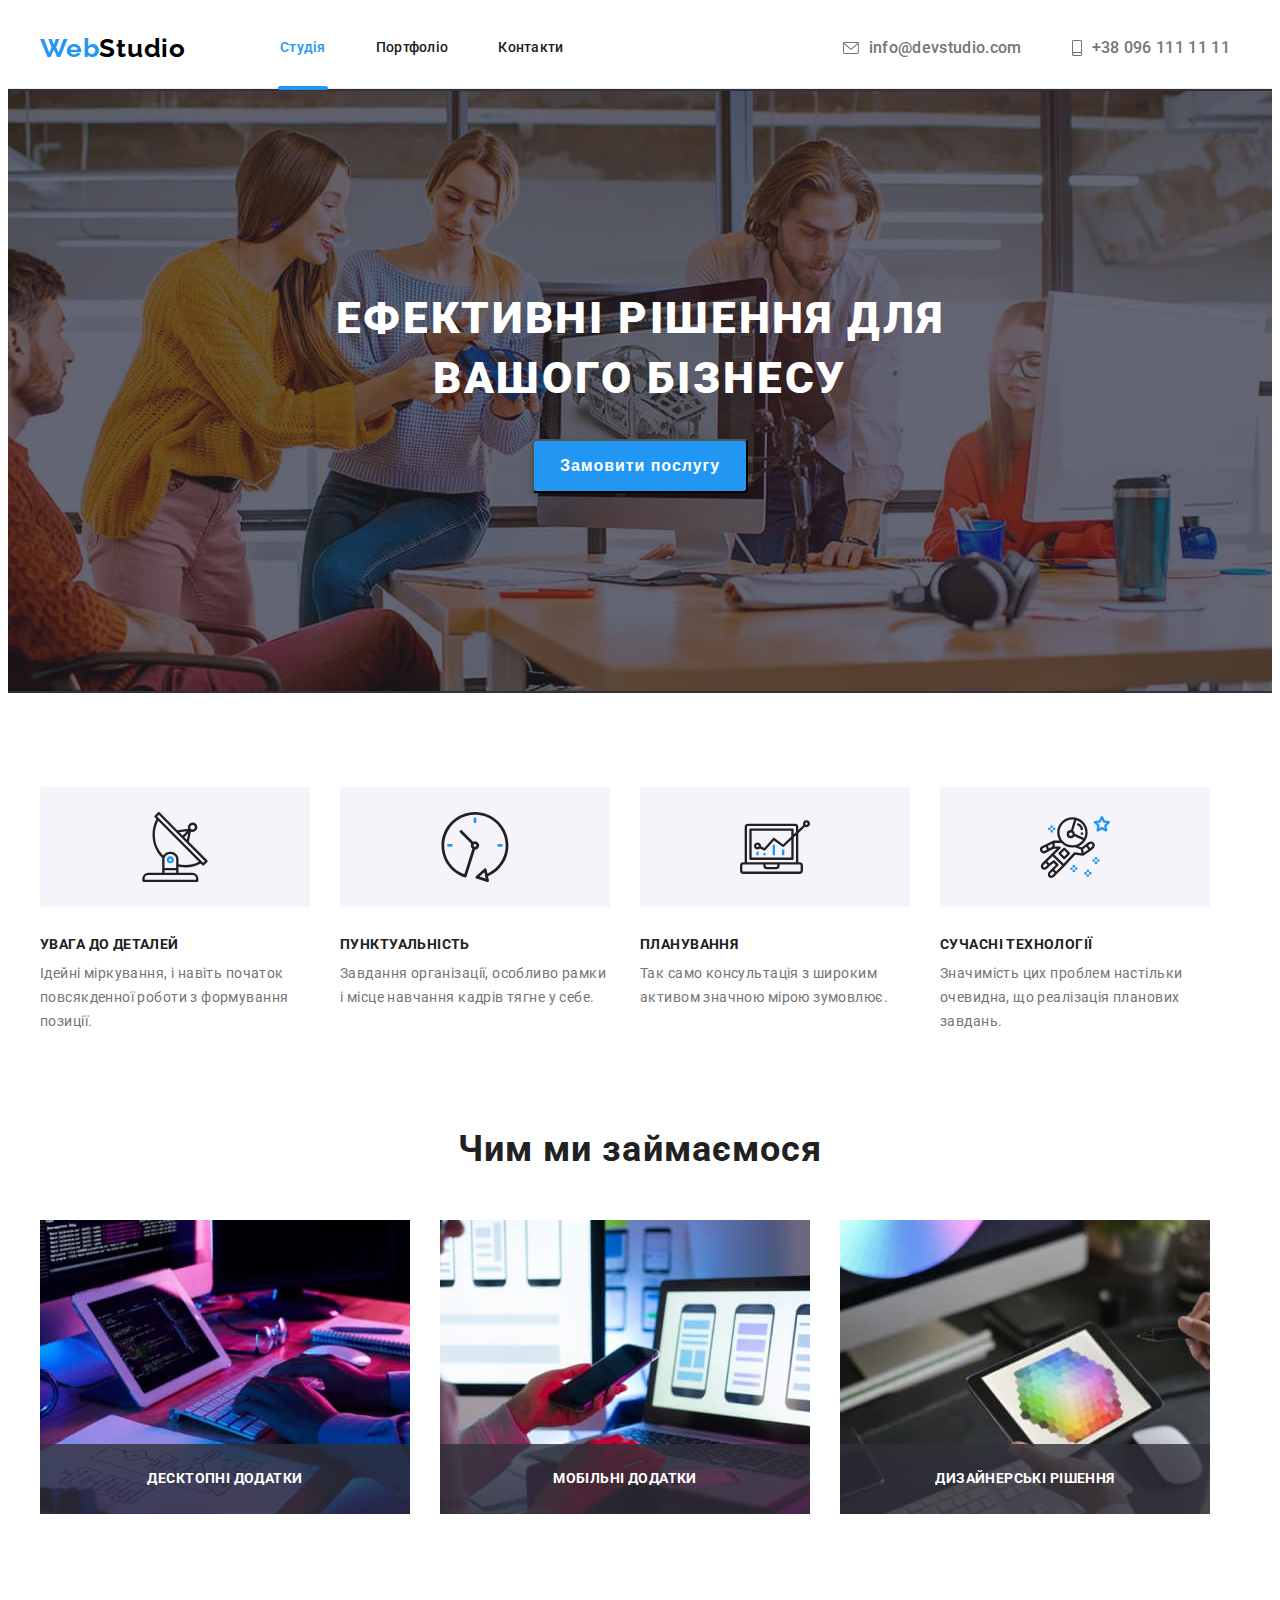
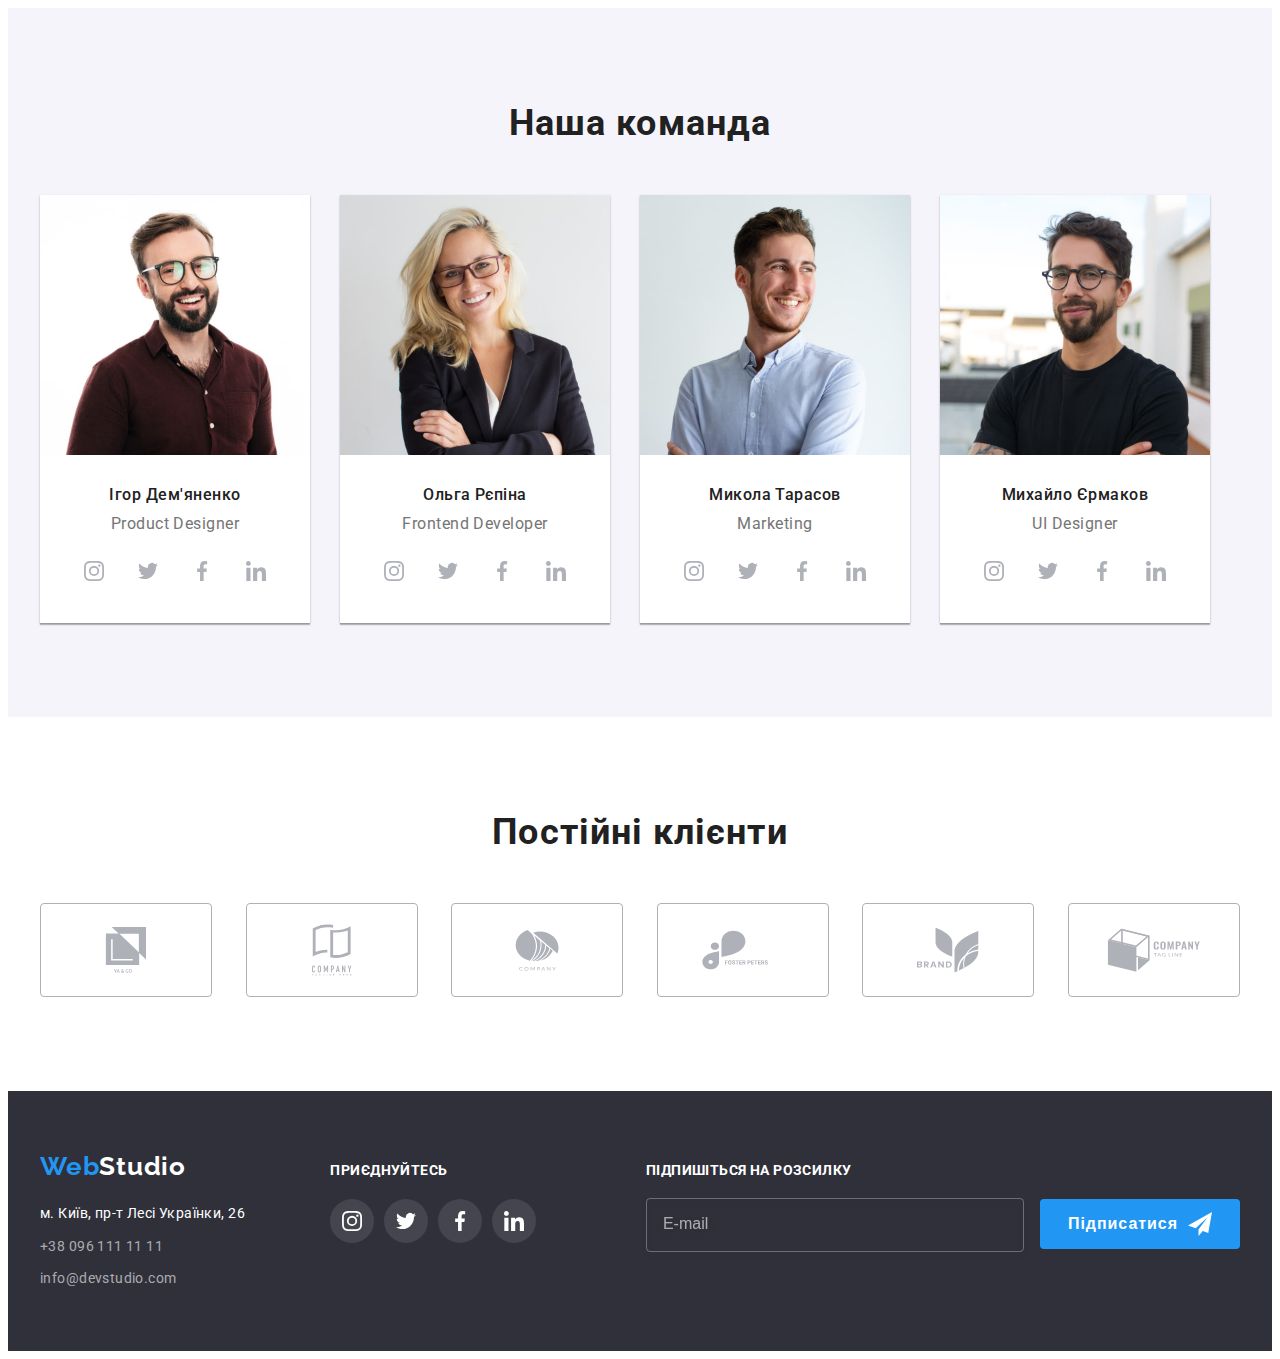
==== commit 7faaca92: "Стилізує по BEM ТА SASS 25.12.22 16.46" ====
--- a/index.html
+++ b/index.html
@@ -53,7 +53,7 @@
               class="contact__link "
               href="mailto:info@devstudio.com"
             >
-              <svg  width="16" height="12">
+              <svg   width="16" height="12">
                 <use
                   href="./images/spraite_optimaze.svg#icon-envelope-hover"
                 ></use>
--- a/css/main.min.css
+++ b/css/main.min.css
@@ -1 +1 @@
-:root{--backgroundcolor__dark:#2F303A;--accent__color: #2196F3;--maine__color__secondery: #757575;--maine__color__dark: #212121;--fontfamily__praimary:"Roboto", sans-serif;--fontfa--fontfamily__secondery:"Raleway", sans-serif;--maine__color__light:#FFFFFF;--backgraund__icon:#F5F4FA;--color__icon:#AFB1B8}.visualy__hidden{position:absolute;width:1px;height:1px;margin:-1px;border:0;padding:0;white-space:nowrap;clip-path:inset(100%);clip:rect(0 0 0 0);overflow:hidden}.button__footer-form,.hero__button,.button__form{border-radius:4px;background-color:var(--accent__color);font-weight:700;font-size:16px;line-height:1.87;letter-spacing:.06em;color:var(--maine__color__light);transition:background-color 250ms cubic-bezier(0.4, 0, 0.2, 1)}.partner__link,.experience__link,.consent__link,.address__link,.contact__link,.navigation__link,.logo{text-decoration:none}.partner__list,.team-list__items,.activity__list,.benefits__list,.experience,.potrfolio-nav__list,.address__contacts,.social__items,.social,.contact,.navigation__list{list-style:none}.communication__text,.address__link{font-style:normal}.potrfolio,.team,.activity,.benefits{padding:94px 0}.potrfolio__conteiner,.footer__conteiner,.partner__conteiner,.team__conteiner,.activity__conteiner,.benefits__conteiner,.hero__conteiner,.header__conteiner{margin:0 auto;width:1200px;padding-left:15px;padding-right:15px}body{font-family:var(--fontfamily__praimary);color:var(--maine__color__dark)}h1,h2,h3,h4,p{margin-top:0;margin-bottom:0}ul,ol{margin-top:0;margin-bottom:0;padding-left:0}img{display:block}.logo__web{font-family:var(--fontfamily__secondery);font-weight:700;font-size:26px;line-height:1.19;letter-spacing:.03em;color:var(--accent__color)}.logo{display:block;margin-right:94px;font-family:var(--fontfamily__secondery);font-weight:700;font-size:26px;line-height:1.19;letter-spacing:.03em;color:#000}.navigation{display:flex;align-items:center}.navigation__list{display:inline-flex}.navigation__items:not(:last-child){margin-right:50px}.navigation__link{position:relative;display:flex;padding:32px 0;font-weight:500;font-size:14px;line-height:1.14;letter-spacing:.02em;color:var(--maine__color__dark);transition:color 250ms cubic-bezier(0.4, 0, 0.2, 1)}.navigation__link .current{color:var(--accent__color)}.navigation__link:hover,.navigation__link:focus{color:var(--accent__color)}.contact{display:flex;align-items:center;margin-left:auto}.contact__items{display:flex;align-items:center}.contact__items:not(:last-child){margin-right:50px}.contact__items svg{margin-right:10px;fill:currentColor}.contact__link{display:flex;justify-content:center;align-items:center;transition:color 250ms cubic-bezier(0.4, 0, 0.2, 1);font-weight:500;line-height:1.14;letter-spacing:.02em;color:var(--maine__color__secondery)}.contact__link:hover,.contact__link:focus{color:var(--accent__color)}.social{display:flex;justify-content:space-between}.social__link{display:flex;justify-content:center;align-items:center;width:44px;height:44px;border-radius:50%;color:#afb1b8;background-color:inherit;transition:color 250ms cubic-bezier(0.4, 0, 0.2, 1),background-color 250ms cubic-bezier(0.4, 0, 0.2, 1)}.social__link:hover,.social__link:focus{background-color:var(--accent__color);color:var(--maine__color__light)}.social__icon{fill:currentColor}.address{margin-right:70px}.address__contacts a:hover,.address__contacts a:focus{color:var(--accent__color)}.address__list:not(:last-child){margin-bottom:9px}.address__link{transition:color 250ms cubic-bezier(0.4, 0, 0.2, 1);font-size:14px;line-height:1.71;letter-spacing:.03em;color:rgba(255,255,255,.6)}.address__link--white{color:var(--maine__color__light)}.backdrop{position:fixed;top:0;left:0;width:100vw;height:100vh;opacity:1;transition:opacity 250ms cubic-bezier(0.4, 0, 0.2, 1),visibility 250ms cubic-bezier(0.4, 0, 0.2, 1);background-color:rgba(0,0,0,.2)}.backdrop.is-hidden{opacity:0;visibility:hidden;pointer-events:none}.backdrop.is-hidden .modal{transform:translate(-50%, -50%) scale(1.2);opacity:0}.modal{position:absolute;left:50%;top:50%;width:528px;padding:40px;height:581px;background-color:var(--maine__color__light);opacity:1;transform:translate(-50%, -50%);transition:transform 250ms cubic-bezier(0.4, 0, 0.2, 1),opacity 250ms cubic-bezier(0.4, 0, 0.2, 1)}.modal__btn{position:absolute;top:8px;right:8px;width:30px;height:30px;display:flex;justify-content:center;align-items:center;padding:0px;border-radius:50%;border:1px solid rgba(0,0,0,.1);background-color:var(--maine__color__light);cursor:pointer;color:var(--maine__color__dark);transition:color 250ms cubic-bezier(0.4, 0, 0.2, 1)}.modal__btn:hover,.modal__btn:focus{color:var(--accent__color)}.modal__icon{fill:currentColor}.form__title{margin-bottom:12px;text-align:center;font-weight:700;font-size:20px;line-height:1.15;text-align:center;letter-spacing:.03em;color:#212121}.label{display:block;margin-bottom:10px;font-size:12px;line-height:1.17;letter-spacing:.01em;color:var(--maine__color__secondery)}.label__box{display:block;position:relative;margin-top:4px}.label__field{display:block;width:100%;height:40px;outline:none;padding-left:35px;border:1px solid rgba(33,33,33,.2);border-radius:4px;transition:border 250ms cubic-bezier(0.4, 0, 0.2, 1)}.label__field:hover{cursor:pointer}.label__field:focus{border:1px solid var(--accent__color)}.label__icon{position:absolute;top:50%;left:12px;transform:translateY(-50%);width:18px;transition:fill 250ms cubic-bezier(0.4, 0, 0.2, 1)}.label__field:focus+.label__icon{fill:var(--accent__color)}.coment{display:block;margin-bottom:20px;font-size:12px;line-height:1.17;letter-spacing:.01em;color:var(--maine__color__secondery)}.coment__field{margin-top:4px;display:block;padding:12px 16px;width:100%;height:120px;resize:none;outline:none;border:1px solid rgba(33,33,33,.2);border-radius:4px;transition:border 250ms cubic-bezier(0.4, 0, 0.2, 1)}.coment__field:hover{cursor:pointer}.coment__field:focus{border:1px solid var(--accent__color)}.coment__field::placeholder{font-size:12px;line-height:14px;letter-spacing:.01em;color:rgba(117,117,117,.5)}.consent{display:flex;align-items:center;margin-bottom:30px}.consent__text{display:flex;align-items:center}.consent__text:hover{cursor:pointer}.consent__text::before{content:"";display:inline-block;margin-right:7px;width:16px;height:15px;border:1px solid var(--maine__color__dark);font-size:14px;line-height:1.17;letter-spacing:.03em;transition:background-image 250ms cubic-bezier(0.4, 0, 0.2, 1),border-color 250ms cubic-bezier(0.4, 0, 0.2, 1)}.consent__field:checked+.consent__text::before{background-image:url(../images/icon\ check-blue\(1\).svg);background-position:center}.consent__field:focus+.consent__text::before{border-color:#2196f3}.consent__field:focus .consent__text::before{border-color:var(--accent__color)}.consent__link{color:var(--accent__color);text-decoration:underline}.button__form{display:block;min-width:200px;height:50px;margin-left:auto;margin-right:auto;padding:10px;border:none}.button__form:hover{cursor:pointer;background-color:#188ce8}.potrfolio-nav__list{display:flex;justify-content:center;margin-bottom:50px}.potrfolio-nav_items:not(:last-child){margin-right:8px}.potrfolio-nav__button{padding:6px 22px;background-color:#f5f4fa;font-weight:500;font-size:16px;line-height:1.63;letter-spacing:.03em;color:var(--maine__color__dark);cursor:pointer;border:none;transition:background-color 250ms cubic-bezier(0.4, 0, 0.2, 1),color 250ms cubic-bezier(0.4, 0, 0.2, 1),box-shadow 250ms cubic-bezier(0.4, 0, 0.2, 1)}.potrfolio-nav__button:hover,.potrfolio-nav__button:focus{background-color:var(--accent__color);color:var(--maine__color__light);box-shadow:0px 3px 1px rgba(0,0,0,.1),0px 1px 2px rgba(0,0,0,.08),0px 2px 2px rgba(0,0,0,.12)}.experience{display:flex;flex-wrap:wrap;margin-left:-30px;margin-top:-30px;border-color:#eee;border-bottom:1px}.experience__items{margin-left:30px;margin-top:30px;padding:0px}.experience__link{display:block;transition:box-shadow 250ms cubic-bezier(0.4, 0, 0.2, 1);margin:0px;padding:0px}.experience__link:hover,.experience__link:focus{box-shadow:0px 1px 1px rgba(0,0,0,.12),0px 4px 4px rgba(0,0,0,.06),1px 4px 6px rgba(0,0,0,.16)}.experience__box{width:370px;position:relative;overflow:hidden}.overley{display:flex;justify-content:center;align-items:center;position:absolute;bottom:-100%;left:0;width:100%;height:100%;background-color:rgba(33,150,243,.9);opacity:0;visibility:hidden;pointer-events:none;transition:transform 250ms cubic-bezier(0.4, 0, 0.2, 1),opacity 250ms cubic-bezier(0.4, 0, 0.2, 1),visibility 250ms cubic-bezier(0.4, 0, 0.2, 1),pointer-events 250ms cubic-bezier(0.4, 0, 0.2, 1)}.experience__link:hover .overley,.experience__link:focus .overley{transform:translateY(-100%);opacity:1;visibility:visible;pointer-events:all}.overley__text{padding:64px 24px;font-weight:400;font-size:18px;line-height:1.56;letter-spacing:.03em;color:var(--maine__color__light)}.experience__description{margin-top:20px;padding:20px 20px;border-right:1px solid #eee;border-bottom:1px solid #eee;border-left:1px solid #eee}.experience__title{display:block;margin-bottom:4px;width:100%;font-weight:700;font-size:18px;line-height:2;letter-spacing:.06em;color:var(--maine__color__dark)}.experience__product{font-weight:400;font-size:16px;line-height:1.87;letter-spacing:.03em;color:var(--maine__color__secondery)}.header{border-bottom:1px solid #ececec}.header__conteiner{display:flex}.logo__header{align-self:center}.current::after{content:"";position:absolute;bottom:-2px;left:-4%;display:inline-block;width:108%;height:4px;background-color:var(--accent__color);border-radius:2px}.hero{background-color:var(--backgroundcolor__dark);background-image:linear-gradient(rgba(47, 48, 58, 0.4), rgba(47, 48, 58, 0.4)),url(../images/heroiImg\ .jpg);background-repeat:no-repeat;background-size:1600px;background-position:center;padding-top:200px;padding-bottom:200px}.hero__conteiner{text-align:center}.hero__title{margin-bottom:30px;width:696px;margin-left:auto;margin-right:auto;font-weight:900;font-size:44px;line-height:1.36;letter-spacing:.06em;text-transform:uppercase;color:var(--maine__color__light)}.hero__button{min-width:216px;padding:10px;box-shadow:0 4px 4px rgba(0,0,0,.15)}.hero__button:hover,.hero__button:focus{background-color:#188ce8;cursor:pointer}.benefits{padding-bottom:0}.benefits__list{display:flex;margin-left:-30px}.benefits__items{margin-left:30px;flex-basis:270px}.benefits__picture{display:flex;justify-content:center;align-items:center;height:120px;background-color:var(--backgraund__icon);margin-bottom:30px}.benefits__icon{width:70px;height:70px}.benefits__title{margin-bottom:10px;font-weight:700;font-size:14px;line-height:1.14;letter-spacing:.03em;text-transform:uppercase;color:var(--maine__color__dark)}.benefit__text{font-weight:400;font-size:14px;line-height:1.71;letter-spacing:.03em;color:var(--maine__color__secondery)}.activity__title{margin-bottom:50px;text-align:center;font-weight:700;font-size:36px;line-height:1.17;letter-spacing:.03em;color:var(--maine__color__dark)}.activity__list{display:flex;margin-left:-30px}.activity__items{position:relative;margin-left:30px}.activity__description{display:flex;justify-content:center;align-items:center;position:absolute;bottom:0;z-index:2;height:70px;width:100%;background-color:rgba(47,48,58,.8)}.activity__text{font-weight:700;font-size:14px;line-height:1.14;text-align:center;letter-spacing:.03em;text-transform:uppercase;color:var(--maine__color__light)}.team{background-color:#f5f4fa}.team__title{margin-bottom:50px;text-align:center;font-weight:700;font-size:36px;line-height:1.17;letter-spacing:.03em;color:var(--maine__color__dark)}.team-list{display:flex;margin-left:-30px}.team-list__items{width:270px;margin-left:30px;box-shadow:0px 1px 3px rgba(0,0,0,.12),0px 1px 1px rgba(0,0,0,.14),0px 2px 1px rgba(0,0,0,.2);background-color:var(--maine__color__light)}.team-list__text-box{padding-top:30px;padding-bottom:30px;padding-left:32px;padding-right:32px}.team-list__name{margin-bottom:10px;text-align:center;font-weight:500;font-size:16px;line-height:19px;letter-spacing:.03em;color:var(--maine__color__dark)}.team-list__description{margin-bottom:16px;text-align:center;font-weight:400;font-size:16px;line-height:1.19;letter-spacing:.03em;color:var(--maine__color__secondery)}.partner{padding:94px 0}.partner__title{margin-bottom:50px;font-weight:700;font-size:36px;line-height:1.17;text-align:center;letter-spacing:.03em}.partner__list{display:flex;flex-direction:row;justify-content:space-between}.partner__link{width:170px;height:92px;display:flex;justify-content:center;align-items:center;transition:color 250ms cubic-bezier(0.4, 0, 0.2, 1),border-color 250ms cubic-bezier(0.4, 0, 0.2, 1);border-radius:4px;border:1px solid;border-color:var(--color__icon);color:var(--color__icon)}.partner__link:hover,.partner__link:focus{border:1px solid;border-color:var(--accent__color)}.partner__link:hover,.partner__link:focus{color:var(--accent__color)}.partner__logo{fill:currentColor}.footer{padding:60px 0;background-color:var(--backgroundcolor__dark)}.footer__conteiner{display:flex;align-items:baseline;justify-content:space-between}.logo__footer{margin-bottom:20px;color:var(--maine__color__light)}.communication__text{display:block;margin-bottom:20px;font-weight:700;font-size:14px;line-height:1.14;letter-spacing:.03em;text-transform:uppercase;color:#fff}.social__footer{min-width:206px}.social__link-footer{display:flex;justify-content:center;align-items:center;width:44px;height:44px;transition:background-color 250ms cubic-bezier(0.4, 0, 0.2, 1);border-radius:50%;background-color:rgba(255,255,255,.1);color:var(--maine__color__light)}.social__link-footer:hover,.social__link-footer:focus{background-color:var(--accent__color)}.social__icon-footer{fill:currentColor}.footer-form{margin-left:94px}.footer-form__title{margin-bottom:20px;font-weight:700;font-size:14px;line-height:16px;letter-spacing:.03em;text-transform:uppercase;color:var(--maine__color__light)}.footer-form__field{width:358px;height:50px;background-color:inherit;padding-left:16px;outline:0;border:1px solid rgba(255,255,255,.3);filter:drop-shadow(0px 4px 4px rgba(0, 0, 0, 0.15));border-radius:4px;color:var(--maine__color__light);transition:border-color 250ms cubic-bezier(0.4, 0, 0.2, 1)}.footer-form__field:hover{cursor:pointer}.footer-form__field:focus{border-color:var(--accent__color)}.footer-form__field::placeholder{font-size:16px;line-height:20px;color:rgba(255,255,255,.6)}.button__footer-form{position:relative;display:inline-block;min-width:200px;margin-left:12px;padding:10px 62px 10px 28px;border:none}.button__footer-form:hover,.button__footer-form:focus{cursor:pointer;background-color:#188ce8}.footer-form__icon{position:absolute;top:50%;right:28px;transform:translateY(-50%)}.potrfolio{padding-top:94px;padding-bottom:94px}/*# sourceMappingURL=main.min.css.map */+:root{--backgroundcolor__dark:#2F303A;--accent__color: #2196F3;--maine__color__secondery: #757575;--maine__color__dark: #212121;--fontfamily__praimary:"Roboto", sans-serif;--fontfamily__secondery:"Raleway", sans-serif;--maine__color__light:#FFFFFF;--backgraund__icon:#F5F4FA;--color__icon:#AFB1B8}.visualy__hidden{position:absolute;width:1px;height:1px;margin:-1px;border:0;padding:0;white-space:nowrap;clip-path:inset(100%);clip:rect(0 0 0 0);overflow:hidden}.button__footer-form,.hero__button,.button__form{border-radius:4px;background-color:var(--accent__color);font-weight:700;font-size:16px;line-height:1.87;letter-spacing:.06em;color:var(--maine__color__light);transition:background-color 250ms cubic-bezier(0.4, 0, 0.2, 1)}.partner__link,.experience__link,.consent__link,.address__link,.contact__link,.navigation__link,.logo{text-decoration:none}.partner__list,.team-list__items,.activity__list,.benefits__list,.experience,.potrfolio-nav__list,.address__contacts,.social__items,.social,.contact,.navigation__list{list-style:none}.communication__text,.address__link{font-style:normal}.potrfolio,.team,.activity,.benefits{padding:94px 0}.potrfolio__conteiner,.footer__conteiner,.partner__conteiner,.team__conteiner,.activity__conteiner,.benefits__conteiner,.hero__conteiner,.header__conteiner{margin:0 auto;width:1200px;padding-left:15px;padding-right:15px}body{font-family:var(--fontfamily__praimary);color:var(--maine__color__dark)}h1,h2,h3,h4,p{margin-top:0;margin-bottom:0}ul,ol{margin-top:0;margin-bottom:0;padding-left:0}img{display:block}.logo__web{font-family:var(--fontfamily__secondery);font-size:26px;line-height:1.19;letter-spacing:.03em;color:var(--accent__color);font-weight:700}.logo{margin-right:94px;display:block;font-weight:700;font-size:26px;line-height:1.19;letter-spacing:.03em;color:#000;font-family:var(--fontfamily__secondery)}.navigation{display:flex;align-items:center}.navigation__list{display:inline-flex}.navigation__items:not(:last-child){margin-right:50px}.navigation__link{position:relative;display:flex;padding:32px 0;font-weight:500;font-size:14px;line-height:1.14;letter-spacing:.02em;color:var(--maine__color__dark);transition:color 250ms cubic-bezier(0.4, 0, 0.2, 1)}.navigation__link.current{color:var(--accent__color)}.navigation__link:hover,.navigation__link:focus{color:var(--accent__color)}.contact{align-items:center;margin-left:auto;display:flex}.contact__items{align-items:center;margin-right:10px;display:flex}.contact__items:not(:last-child){margin-right:50px}.contact__items svg{margin-right:10px;fill:currentColor}.contact__link{display:flex;justify-content:center;align-items:center;transition:color 250ms cubic-bezier(0.4, 0, 0.2, 1);line-height:1.14;letter-spacing:.02em;color:var(--maine__color__secondery);font-weight:500}.contact__link:hover,.contact__link:focus{color:var(--accent__color)}.social{display:flex;justify-content:space-between}.social__link{display:flex;justify-content:center;align-items:center;width:44px;height:44px;border-radius:50%;color:#afb1b8;background-color:inherit;transition:color 250ms cubic-bezier(0.4, 0, 0.2, 1),background-color 250ms cubic-bezier(0.4, 0, 0.2, 1)}.social__link:hover,.social__link:focus{background-color:var(--accent__color);color:var(--maine__color__light)}.social__icon{fill:currentColor}.address{margin-right:70px}.address__contacts a:hover,.address__contacts a:focus{color:var(--accent__color)}.address__list:not(:last-child){margin-bottom:9px}.address__link{transition:color 250ms cubic-bezier(0.4, 0, 0.2, 1);font-size:14px;line-height:1.71;letter-spacing:.03em;color:rgba(255,255,255,.6)}.address__link--white{color:var(--maine__color__light)}.backdrop{top:0;left:0;width:100vw;height:100vh;opacity:1;transition:opacity 250ms cubic-bezier(0.4, 0, 0.2, 1),visibility 250ms cubic-bezier(0.4, 0, 0.2, 1);background-color:rgba(0,0,0,.2);position:fixed}.backdrop.is-hidden{visibility:hidden;pointer-events:none;opacity:0}.backdrop.is-hidden .modal{transform:translate(-50%, -50%) scale(1.2);opacity:0}.modal{position:absolute;left:50%;top:50%;width:528px;padding:40px;height:581px;background-color:var(--maine__color__light);opacity:1;transform:translate(-50%, -50%);transition:transform 250ms cubic-bezier(0.4, 0, 0.2, 1),opacity 250ms cubic-bezier(0.4, 0, 0.2, 1)}.modal__btn{position:absolute;top:8px;right:8px;width:30px;height:30px;display:flex;justify-content:center;align-items:center;padding:0px;border-radius:50%;border:1px solid rgba(0,0,0,.1);background-color:var(--maine__color__light);color:var(--maine__color__dark);transition:color 250ms cubic-bezier(0.4, 0, 0.2, 1);cursor:pointer}.modal__btn:hover,.modal__btn:focus{color:var(--accent__color)}.modal__icon{fill:currentColor}.form__title{margin-bottom:12px;font-weight:700;font-size:20px;line-height:1.15;text-align:center;letter-spacing:.03em;color:#212121;text-align:center}.label{margin-bottom:10px;display:block;line-height:1.17;letter-spacing:.01em;color:var(--maine__color__secondery);font-size:12px}.label__box{position:relative;margin-top:4px;display:block}.label__field{width:100%;height:40px;outline:none;display:block;border:1px solid rgba(33,33,33,.2);padding-left:35px;transition:border 250ms cubic-bezier(0.4, 0, 0.2, 1);border-radius:4px}.label__field:hover{cursor:pointer}.label__field:focus{border:1px solid var(--accent__color)}.label__icon{top:50%;left:12px;transform:translateY(-50%);position:absolute;transition:fill 250ms cubic-bezier(0.4, 0, 0.2, 1);width:18px}.label__field:focus+.label__icon{fill:var(--accent__color)}.coment{margin-bottom:20px;display:block;line-height:1.17;letter-spacing:.01em;color:var(--maine__color__secondery);font-size:12px}.coment__field{display:block;padding:12px 16px;width:100%;height:120px;resize:none;margin-top:4px;border:1px solid rgba(33,33,33,.2);border-radius:4px;transition:border 250ms cubic-bezier(0.4, 0, 0.2, 1);outline:none;font-size:12px}.coment__field:hover{cursor:pointer}.coment__field:focus{border:1px solid var(--accent__color)}.coment__field::placeholder{line-height:14px;letter-spacing:.01em;color:rgba(117,117,117,.5)}.consent{align-items:center;margin-bottom:30px;display:flex}.consent__text{align-items:center;display:flex}.consent__text:hover{cursor:pointer}.consent__text::before{display:inline-block;margin-right:7px;content:"";height:15px;border:1px solid var(--maine__color__dark);width:16px;line-height:1.17;letter-spacing:.03em;transition:background-image 250ms cubic-bezier(0.4, 0, 0.2, 1),border-color 250ms cubic-bezier(0.4, 0, 0.2, 1);font-size:14px}.consent__field:checked+.consent__text::before{background-position:center;background-image:url(../images/icon\ check-blue\(1\).svg)}.consent__field:focus+.consent__text::before{border-color:#2196f3}.consent__field:focus .consent__text::before{border-color:var(--accent__color)}.consent__link{text-decoration:underline;color:var(--accent__color)}.button__form{min-width:200px;height:50px;margin-left:auto;margin-right:auto;padding:10px;border:none;display:block}.button__form:hover{cursor:pointer;background-color:#188ce8}.potrfolio-nav__list{display:flex;justify-content:center;margin-bottom:50px}.potrfolio-nav_items:not(:last-child){margin-right:8px}.potrfolio-nav__button{padding:6px 22px;background-color:#f5f4fa;font-weight:500;font-size:16px;line-height:1.63;letter-spacing:.03em;color:var(--maine__color__dark);border:none;transition:background-color 250ms cubic-bezier(0.4, 0, 0.2, 1),color 250ms cubic-bezier(0.4, 0, 0.2, 1),box-shadow 250ms cubic-bezier(0.4, 0, 0.2, 1);cursor:pointer}.potrfolio-nav__button:hover,.potrfolio-nav__button:focus{background-color:var(--accent__color);color:var(--maine__color__light);box-shadow:0px 3px 1px rgba(0,0,0,.1),0px 1px 2px rgba(0,0,0,.08),0px 2px 2px rgba(0,0,0,.12)}.experience{display:flex;flex-wrap:wrap;margin-left:-30px;margin-top:-30px;border-color:#eee;border-bottom:1px}.experience__items{margin-left:30px;margin-top:30px;padding:0px}.experience__link{display:block;transition:box-shadow 250ms cubic-bezier(0.4, 0, 0.2, 1);margin:0px;padding:0px}.experience__link:hover,.experience__link:focus{box-shadow:0px 1px 1px rgba(0,0,0,.12),0px 4px 4px rgba(0,0,0,.06),1px 4px 6px rgba(0,0,0,.16)}.experience__box{width:370px;position:relative;overflow:hidden}.overley{display:flex;justify-content:center;align-items:center;position:absolute;bottom:-100%;left:0;width:100%;height:100%;background-color:rgba(33,150,243,.9);opacity:0;visibility:hidden;pointer-events:none;transition:transform 250ms cubic-bezier(0.4, 0, 0.2, 1),opacity 250ms cubic-bezier(0.4, 0, 0.2, 1),visibility 250ms cubic-bezier(0.4, 0, 0.2, 1),pointer-events 250ms cubic-bezier(0.4, 0, 0.2, 1)}.experience__link:hover .overley,.experience__link:focus .overley{transform:translateY(-100%);opacity:1;visibility:visible;pointer-events:all}.overley__text{padding:64px 24px;font-weight:400;font-size:18px;line-height:1.56;letter-spacing:.03em;color:var(--maine__color__light)}.experience__description{margin-top:20px;padding:20px 20px;border-right:1px solid #eee;border-bottom:1px solid #eee;border-left:1px solid #eee}.experience__title{display:block;margin-bottom:4px;width:100%;font-weight:700;font-size:18px;line-height:2;letter-spacing:.06em;color:var(--maine__color__dark)}.experience__product{font-weight:400;font-size:16px;line-height:1.87;letter-spacing:.03em;color:var(--maine__color__secondery)}.header{border-bottom:1px solid #ececec}.header__conteiner{display:flex}.logo__header{align-self:center}.current::after{content:"";position:absolute;bottom:-2px;left:-4%;display:inline-block;width:108%;height:4px;background-color:var(--accent__color);border-radius:2px}.hero{background-color:var(--backgroundcolor__dark);margin:0 auto 0 auto;max-width:1600px;background-image:linear-gradient(rgba(47, 48, 58, 0.4), rgba(47, 48, 58, 0.4)),url(../images/heroiImg\ .jpg);background-repeat:no-repeat;background-size:1600px;background-position:center;padding-top:200px;padding-bottom:200px}.hero__conteiner{text-align:center}.hero__title{margin-bottom:30px;width:696px;margin-left:auto;margin-right:auto;font-weight:900;font-size:44px;line-height:1.36;letter-spacing:.06em;text-transform:uppercase;color:var(--maine__color__light)}.hero__button{min-width:216px;padding:10px;box-shadow:0 4px 4px rgba(0,0,0,.15)}.hero__button:hover,.hero__button:focus{background-color:#188ce8;cursor:pointer}.benefits{padding-bottom:0}.benefits__list{display:flex;margin-left:-30px}.benefits__items{margin-left:30px;flex-basis:270px}.benefits__picture{display:flex;justify-content:center;align-items:center;height:120px;background-color:var(--backgraund__icon);margin-bottom:30px}.benefits__icon{width:70px;height:70px}.benefits__title{margin-bottom:10px;font-weight:700;font-size:14px;line-height:1.14;letter-spacing:.03em;text-transform:uppercase;color:var(--maine__color__dark)}.benefit__text{font-weight:400;font-size:14px;line-height:1.71;letter-spacing:.03em;color:var(--maine__color__secondery)}.activity__title{margin-bottom:50px;text-align:center;font-weight:700;font-size:36px;line-height:1.17;letter-spacing:.03em;color:var(--maine__color__dark)}.activity__list{display:flex;margin-left:-30px}.activity__items{position:relative;margin-left:30px}.activity__description{display:flex;justify-content:center;align-items:center;position:absolute;bottom:0;z-index:2;height:70px;width:100%;background-color:rgba(47,48,58,.8)}.activity__text{font-weight:700;font-size:14px;line-height:1.14;text-align:center;letter-spacing:.03em;text-transform:uppercase;color:var(--maine__color__light)}.team{background-color:#f5f4fa}.team__title{margin-bottom:50px;text-align:center;font-weight:700;font-size:36px;line-height:1.17;letter-spacing:.03em;color:var(--maine__color__dark)}.team-list{display:flex;margin-left:-30px}.team-list__items{width:270px;margin-left:30px;box-shadow:0px 1px 3px rgba(0,0,0,.12),0px 1px 1px rgba(0,0,0,.14),0px 2px 1px rgba(0,0,0,.2);background-color:var(--maine__color__light)}.team-list__text-box{padding-top:30px;padding-bottom:30px;padding-left:32px;padding-right:32px}.team-list__name{margin-bottom:10px;text-align:center;font-weight:500;font-size:16px;line-height:19px;letter-spacing:.03em;color:var(--maine__color__dark)}.team-list__description{margin-bottom:16px;text-align:center;font-weight:400;font-size:16px;line-height:1.19;letter-spacing:.03em;color:var(--maine__color__secondery)}.partner{padding:94px 0}.partner__title{margin-bottom:50px;font-weight:700;font-size:36px;line-height:1.17;text-align:center;letter-spacing:.03em}.partner__list{display:flex;flex-direction:row;justify-content:space-between}.partner__link{width:170px;height:92px;display:flex;justify-content:center;align-items:center;transition:color 250ms cubic-bezier(0.4, 0, 0.2, 1),border-color 250ms cubic-bezier(0.4, 0, 0.2, 1);border-radius:4px;border:1px solid;border-color:var(--color__icon);color:var(--color__icon)}.partner__link:hover,.partner__link:focus{border:1px solid;border-color:var(--accent__color)}.partner__link:hover,.partner__link:focus{color:var(--accent__color)}.partner__logo{fill:currentColor}.footer{padding:60px 0;background-color:var(--backgroundcolor__dark)}.footer__conteiner{display:flex;align-items:baseline;justify-content:space-between}.logo__footer{margin-bottom:20px;color:var(--maine__color__light)}.communication__text{display:block;margin-bottom:20px;font-weight:700;font-size:14px;line-height:1.14;letter-spacing:.03em;text-transform:uppercase;color:#fff}.social__footer{min-width:206px}.social__link-footer{display:flex;justify-content:center;align-items:center;width:44px;height:44px;transition:background-color 250ms cubic-bezier(0.4, 0, 0.2, 1);border-radius:50%;background-color:rgba(255,255,255,.1);color:var(--maine__color__light)}.social__link-footer:hover,.social__link-footer:focus{background-color:var(--accent__color)}.social__icon-footer{fill:currentColor}.footer-form{margin-left:94px}.footer-form__title{margin-bottom:20px;font-weight:700;font-size:14px;line-height:16px;letter-spacing:.03em;text-transform:uppercase;color:var(--maine__color__light)}.footer-form__field{width:358px;height:50px;background-color:inherit;padding-left:16px;outline:0;border:1px solid rgba(255,255,255,.3);filter:drop-shadow(0px 4px 4px rgba(0, 0, 0, 0.15));border-radius:4px;color:var(--maine__color__light);transition:border-color 250ms cubic-bezier(0.4, 0, 0.2, 1)}.footer-form__field:hover{cursor:pointer}.footer-form__field:focus{border-color:var(--accent__color)}.footer-form__field::placeholder{font-size:16px;line-height:20px;color:rgba(255,255,255,.6)}.button__footer-form{position:relative;display:inline-block;min-width:200px;margin-left:12px;padding:10px 62px 10px 28px;border:none}.button__footer-form:hover,.button__footer-form:focus{cursor:pointer;background-color:#188ce8}.footer-form__icon{position:absolute;top:50%;right:28px;transform:translateY(-50%)}.potrfolio{padding-top:94px;padding-bottom:94px}/*# sourceMappingURL=main.min.css.map */